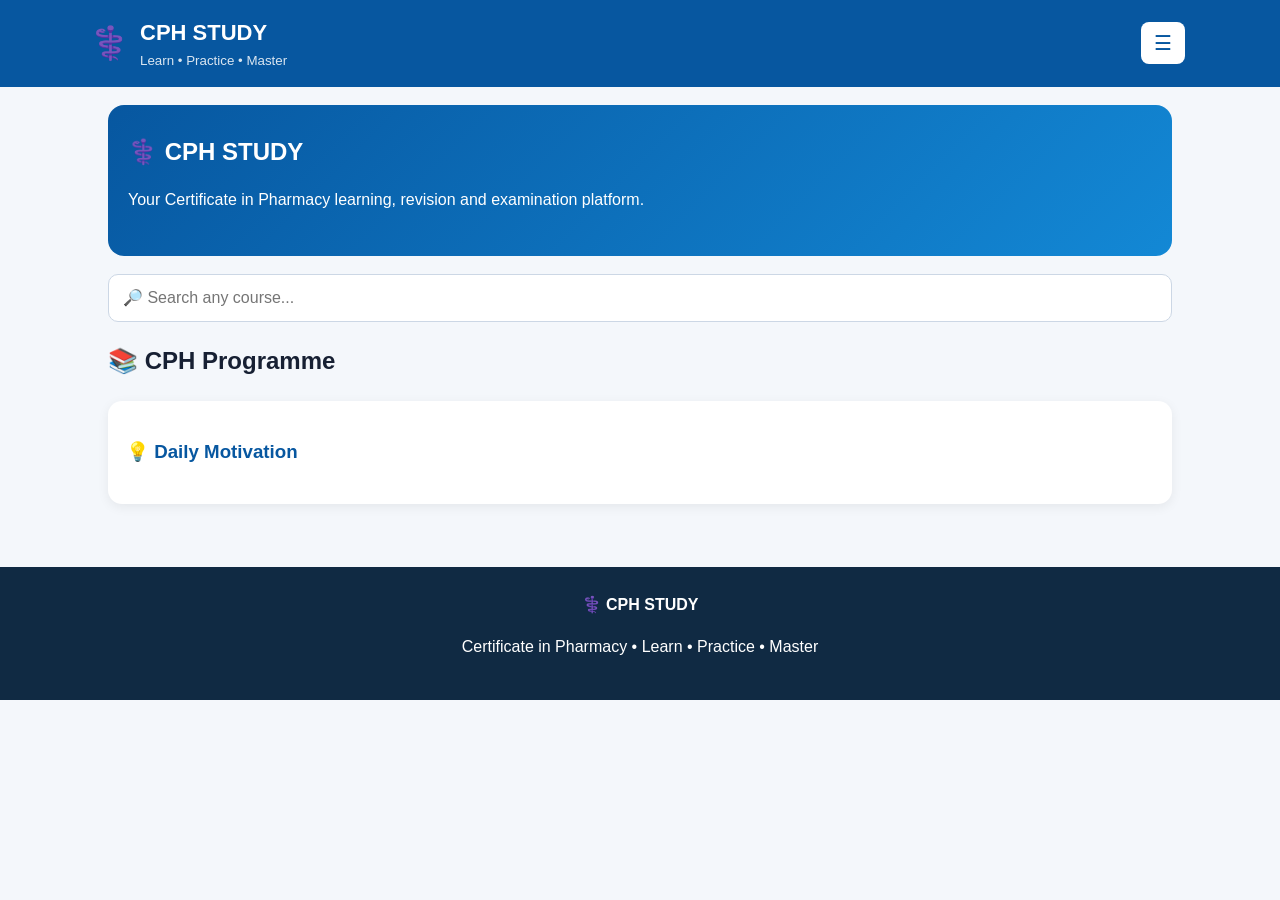
==== index.html @ a2ef0d59 "Update index.html" ====
<!DOCTYPE html>
<html lang="en">
<head>
<meta charset="UTF-8">
<meta name="viewport" content="width=device-width,initial-scale=1">
<meta name="theme-color" content="#0757a0">
<title>CPH STUDY</title>

<style>
*{box-sizing:border-box}
body{margin:0;font-family:Arial,sans-serif;background:#f4f7fb;color:#172033;line-height:1.6}
header{background:#0757a0;color:white;padding:15px;position:sticky;top:0;z-index:100}
.header{max-width:1100px;margin:auto;display:flex;align-items:center;justify-content:space-between}
.logo{display:flex;gap:10px;align-items:center}
.logo-icon{font-size:32px}
.logo b{font-size:22px}
.logo small{display:block;opacity:.85}
.menu{background:white;color:#0757a0;border:0;border-radius:8px;padding:9px 13px;font-size:20px}
nav{display:none;background:white;box-shadow:0 3px 10px #0002;padding:8px}
nav button{display:block;width:100%;padding:12px;border:0;background:white;text-align:left;border-bottom:1px solid #eee}
main{max-width:1100px;margin:auto;padding:18px}
.hero{background:linear-gradient(135deg,#0757a0,#1388d5);color:white;padding:28px 20px;border-radius:16px;margin-bottom:18px}
.hero h1{margin:0 0 8px}
.search input,.form-input,textarea{width:100%;padding:14px;border:1px solid #ccd7e5;border-radius:10px;font-size:16px}
.grid{display:grid;grid-template-columns:repeat(auto-fit,minmax(240px,1fr));gap:16px}
.card{background:white;padding:18px;border-radius:14px;box-shadow:0 3px 12px #0001;margin-bottom:15px}
.card h2,.card h3{color:#0757a0}
button,.action{background:#0757a0;color:white;border:0;border-radius:8px;padding:11px 14px;margin:5px;cursor:pointer}
button:disabled{opacity:.7}
.unit,.topic{padding:12px;margin:8px 0;border:1px solid #dce5ef;border-radius:9px;background:#f8fbff;cursor:pointer}
.unit:hover,.topic:hover{background:#eaf4ff}
.tag{display:inline-block;background:#eaf4ff;padding:4px 9px;border-radius:20px;font-size:13px}
.option{display:block;width:100%;text-align:left;background:white;color:#172033;border:1px solid #ccd7e5}
.correct{border:3px solid green!important}
.wrong{border:3px solid red!important}
.note{background:white;padding:20px;border-radius:14px;box-shadow:0 3px 12px #0001}
.note h2,.note h3{color:#0757a0}
.note h3{margin-top:22px}
.note li{margin:7px 0}
.progressbar{height:12px;background:#e1e8ef;border-radius:10px;overflow:hidden}
.progressfill{height:100%;background:#0757a0;width:0}
footer{background:#102a43;color:white;text-align:center;padding:25px;margin-top:30px}
.dark{background:#101820;color:#eee}
.dark .card,.dark .note,.dark nav,.dark .unit,.dark .topic,.dark .option{background:#1c2935;color:#eee}
.dark nav button{background:#1c2935;color:white}
.dark .card h2,.dark .card h3,.dark .note h2,.dark .note h3{color:#72b8ff}
.hidden{display:none}
@media(max-width:600px){main{padding:12px}.hero h1{font-size:27px}}
</style>
</head>

<body>

<header>
<div class="header">
<div class="logo">
<div class="logo-icon">⚕️</div>
<div>
<b>CPH STUDY</b>
<small>Learn • Practice • Master</small>
</div>
</div>
<button class="menu" onclick="toggleMenu()">☰</button>
</div>
</header>

<nav id="nav">
<button onclick="home()">🏠 Home</button>
<button onclick="curriculum()">📚 Curriculum</button>
<button onclick="quiz()">📝 MCQ Centre</button>
<button onclick="calculations()">🧮 Calculations</button>
<button onclick="discussions()">💬 Discussions</button>
<button onclick="bookmarks()">🔖 Bookmarks</button>
<button onclick="progress()">📊 Progress</button>
<button onclick="settings()">⚙️ Settings</button>
</nav>

<main>

<section id="home">

<div class="hero">
<h1>⚕️ CPH STUDY</h1>
<p>Your Certificate in Pharmacy learning, revision and examination platform.</p>
</div>

<div class="search">
<input id="searchBox" placeholder="🔎 Search any course..." oninput="searchCourses()">
</div>

<h2>📚 CPH Programme</h2>
<div id="semesters" class="grid"></div>

<div class="card">
<h3>💡 Daily Motivation</h3>
<p id="quote"></p>
</div>

</section>

<section id="content"></section>

</main>

<footer>
<strong>⚕️ CPH STUDY</strong>
<p>Certificate in Pharmacy • Learn • Practice • Master</p>
</footer>

<script>

/* =====================================================
   CPH CURRICULUM
===================================================== */

const semesters=[

{
name:"CPH 1.1",
icon:"🟦",
units:[
"Microbiology",
"Anatomy & Physiology 1",
"Pharmaceutical Chemistry 1",
"First Aid",
"Primary Health Care (PHC)",
"Computer Applications"
]
},

{
name:"CPH 1.2",
icon:"🟩",
units:[
"Anatomy & Physiology 2",
"Pharmaceutical Chemistry 2",
"Pharmaceutical Calculations",
"Pharmacognosy",
"Pharmacology 1",
"Medical Psychology",
"Communication Skills",
"Pharmaceutical Practicals"
]
},

{
name:"CPH 2.1",
icon:"🟨",
units:[
"Pharmaceutics 1",
"Pharmacy Laws & Regulations",
"Pharmacy Practice 1",
"Therapeutics 1",
"Pharmacology 2",
"Stores & Inventory Management",
"Field Attachment I"
]
},

{
name:"CPH 2.2",
icon:"🟥",
units:[
"Pharmaceutics 2",
"Quality Assurance of Pharmaceuticals",
"Pharmacy Practice 2",
"Therapeutics 2",
"Entrepreneurship",
"Field Attachment II"
]
}

];


/* =====================================================
   CURRICULUM TOPICS
===================================================== */

const courseTopics={

"Microbiology":[
"Introduction to Microbiology",
"Microorganisms",
"Microscopy",
"Bacteria",
"Viruses",
"Fungi",
"Protozoa",
"Microbial Growth",
"Sterilization",
"Disinfection",
"Infection Prevention",
"Antimicrobial Agents"
],

"Anatomy & Physiology 1":[
"Introduction to Anatomy and Physiology",
"Cells and Tissues",
"Body Cavities",
"Anatomical Position",
"Planes and Directions",
"Skeletal System",
"Muscular System",
"Cardiovascular System",
"Respiratory System",
"Digestive System"
],

"Pharmaceutical Chemistry 1":[
"Introduction to Pharmaceutical Chemistry",
"Atomic Structure",
"Periodic Table",
"Chemical Bonds",
"Acids and Bases",
"Salts",
"Solutions",
"Concentration",
"Chemical Reactions",
"Pharmaceutical Applications"
],

"First Aid":[
"Principles of First Aid",
"First Aid Assessment",
"Wounds and Bleeding",
"Burns",
"Fractures",
"Shock",
"Poisoning",
"Emergency Response",
"Patient Transport",
"First Aid Kit"
],

"Primary Health Care (PHC)":[
"Concept of Primary Health Care",
"Health Promotion",
"Disease Prevention",
"Community Health",
"Environmental Health",
"Personal Hygiene",
"Sanitation",
"Health Education",
"Immunization",
"Community Pharmaceutical Needs"
],

"Computer Applications":[
"Computer Fundamentals",
"Operating Systems",
"Word Processing",
"Spreadsheets",
"Presentations",
"Internet",
"Email",
"Data Management",
"Computer Security"
],

"Anatomy & Physiology 2":[
"Nervous System",
"Endocrine System",
"Urinary System",
"Reproductive System",
"Sensory Organs",
"Blood",
"Immune System",
"Homeostasis",
"Metabolism"
],

"Pharmaceutical Chemistry 2":[
"Organic Chemistry",
"Functional Groups",
"Hydrocarbons",
"Alcohols",
"Aldehydes and Ketones",
"Carboxylic Acids",
"Amines",
"Pharmaceutical Organic Compounds"
],

"Pharmaceutical Calculations":[
"Mathematics Review",
"Fractions",
"Ratios and Proportions",
"Decimals",
"Percentages",
"Measurement Systems",
"Unit Conversions",
"Scaling Formulae",
"Dilution and Concentration",
"Alligation",
"Parts Per Million",
"Dosage",
"Posology"
],

"Pharmacognosy":[
"Introduction to Pharmacognosy",
"Sources of Crude Drugs",
"Collection",
"Processing",
"Storage",
"Evaluation",
"Carbohydrates",
"Glycosides",
"Alkaloids",
"Tannins",
"Volatile Oils"
],

"Pharmacology 1":[
"Introduction to Pharmacology",
"Pharmacokinetics",
"Pharmacodynamics",
"Drug Receptors",
"Adverse Drug Reactions",
"Drug Interactions",
"Autonomic Drugs",
"Analgesics",
"Anti-inflammatory Drugs",
"Antimicrobial Drugs"
],

"Medical Psychology":[
"Introduction to Psychology",
"Human Behaviour",
"Learning",
"Memory",
"Motivation",
"Emotion",
"Stress",
"Patient Behaviour",
"Psychological Support"
],

"Communication Skills":[
"Communication Process",
"Verbal Communication",
"Non-verbal Communication",
"Listening Skills",
"Patient Counselling",
"Professional Communication",
"Barriers to Communication",
"Health Communication"
],

"Pharmaceutical Practicals":[
"Laboratory Safety",
"Measurement",
"Preparation Techniques",
"Pharmaceutical Calculations",
"Compounding Practice",
"Equipment Handling",
"Record Keeping"
],

"Pharmaceutics 1":[
"Introduction to Pharmaceutics",
"Dosage Forms",
"Solutions",
"Suspensions",
"Emulsions",
"Powders",
"Granules",
"Tablets",
"Capsules",
"Packaging",
"Storage"
],

"Pharmacy Laws & Regulations":[
"Introduction to Pharmacy Law",
"Pharmacy Legislation",
"Drug Regulation",
"Professional Conduct",
"Licensing",
"Controlled Medicines",
"Records",
"Ethics",
"Professional Responsibilities"
],

"Pharmacy Practice 1":[
"Introduction to Pharmacy Practice",
"Dispensing",
"Prescription Handling",
"Patient Care",
"Labelling",
"Counselling",
"Medication Safety",
"Referral",
"Professional Practice"
],

"Therapeutics 1":[
"Principles of Therapeutics",
"Rational Drug Use",
"Pain Management",
"Respiratory Conditions",
"Cardiovascular Conditions",
"Gastrointestinal Conditions",
"Infectious Diseases"
],

"Pharmacology 2":[
"Cardiovascular Drugs",
"Respiratory Drugs",
"Gastrointestinal Drugs",
"Endocrine Drugs",
"Central Nervous System Drugs",
"Antimicrobials",
"Anticancer Drugs"
],

"Stores & Inventory Management":[
"Pharmacy Stores",
"Inventory Principles",
"Stock Records",
"Stock Control",
"Ordering",
"Receiving",
"Storage",
"Expiry Management",
"Stock Taking",
"Inventory Security"
],

"Field Attachment I":[
"Orientation",
"Pharmacy Workflow",
"Dispensing Observation",
"Stock Management",
"Patient Interaction",
"Professional Conduct",
"Attachment Records"
],

"Pharmaceutics 2":[
"Simple Solutions",
"Excipients",
"Production Formulae",
"Concentration Expressions",
"Percentage Strength",
"Ratio Strength",
"Parts Per Million",
"Scaling",
"Posology",
"Adult and Child Doses",
"Reconstitution",
"Mixing and Storage",
"Antiseptic and Disinfectant Dilution"
],

"Quality Assurance of Pharmaceuticals":[
"Quality Assurance",
"Quality Control",
"Good Manufacturing Practice",
"Medicine Quality",
"Inspection and Testing",
"Supplier Selection",
"Certification",
"Storage Controls",
"Distribution Controls",
"Monitoring",
"Medicine Recalls",
"Medicines and Therapeutics Committee"
],

"Pharmacy Practice 2":[
"Advanced Dispensing",
"Medication Review",
"Patient Counselling",
"Drug Information",
"Medication Safety",
"Public Health Pharmacy",
"Professional Practice"
],

"Therapeutics 2":[
"Advanced Therapeutics",
"Chronic Diseases",
"Infectious Diseases",
"Maternal and Child Health",
"Emergency Conditions",
"Rational Medicine Use",
"Patient Monitoring"
],

"Entrepreneurship":[
"Introduction to Entrepreneurship",
"Business Ideas",
"Business Planning",
"Market Research",
"Financial Management",
"Marketing",
"Customer Service",
"Pharmacy Entrepreneurship",
"Business Ethics"
],

"Field Attachment II":[
"Professional Practice",
"Dispensing",
"Patient Care",
"Inventory Management",
"Pharmacy Administration",
"Documentation",
"Professional Ethics",
"Attachment Assessment"
]

};


/* =====================================================
   HOME
===================================================== */

function home(){

document.getElementById("home").style.display="block";
document.getElementById("content").innerHTML="";
window.scrollTo(0,0);

}


/* =====================================================
   MENU
===================================================== */

function toggleMenu(){

const nav=document.getElementById("nav");

nav.style.display=
nav.style.display==="block"
?"none"
:"block";

}


/* =====================================================
   CURRICULUM
===================================================== */

function curriculum(){

document.getElementById("home").style.display="none";

renderCurriculum();

}


function renderCurriculum(){

document.getElementById("content").innerHTML=`

<h2>📚 CPH Curriculum</h2>

<p>Select a semester and course unit.</p>

<div class="grid">

${semesters.map((s,i)=>`

<div class="card">

<h2>${s.icon} ${s.name}</h2>

<p>${s.units.length} course units</p>

${s.units.map((u,j)=>`

<div class="unit"
onclick="openCourse(${i},${j})">

📖 ${u}

</div>

`).join("")}

</div>

`).join("")}

</div>

`;

window.scrollTo(0,0);

}


/* =====================================================
   COURSE
===================================================== */

function openCourse(si,ui){

const semester=semesters[si];

const unit=semester.units[ui];

const topics=courseTopics[unit] || [

"Course Introduction",
"Course Objectives",
"Core Concepts",
"Applications in Pharmacy",
"Revision",
"Examination Preparation"

];

document.getElementById("home").style.display="none";

document.getElementById("content").innerHTML=`

<div class="note">

<span class="tag">${semester.name}</span>

<h2>📖 ${unit}</h2>

<p>Select a topic to begin studying.</p>

<h3>Topics</h3>

${topics.map((t,i)=>`

<div class="topic"
onclick="openTopic('${escapeJS(unit)}','${escapeJS(t)}')">

${i+1}. ${t}

</div>

`).join("")}

<h3>Practice</h3>

<button onclick="quiz()">
📝 MCQs
</button>

${unit==="Pharmaceutical Calculations"?
`<button onclick="calculations()">🧮 Calculations</button>`:""}

<br>

<button onclick="curriculum()">
← Back to Curriculum
</button>

</div>

`;

window.scrollTo(0,0);

}


/* =====================================================
   TOPIC NOTES
===================================================== */

function openTopic(unit,topic){

const key=unit+"-"+topic;

let saved=
JSON.parse(localStorage.getItem("cphBookmarks")||"[]");

const bookmarked=saved.includes(key);

document.getElementById("content").innerHTML=`

<div class="note">

<span class="tag">${unit}</span>

<h2>📖 ${topic}</h2>

<h3>Learning Objective</h3>

<p>
Understand the important principles, terminology and
pharmacy applications associated with <b>${topic}</b>.
</p>

<h3>Core Notes</h3>

<p>
This study section is organized around the CPH curriculum.
The complete topic notes can be expanded here with
definitions, mechanisms, examples, practical applications
and examination points.
</p>

<h3>⭐ Examination Points</h3>

<ul>
<li>Know the important definitions.</li>
<li>Understand the underlying principles.</li>
<li>Relate the concept to pharmacy practice.</li>
<li>Practise application questions.</li>
<li>Review errors before examination.</li>
</ul>

<h3>📝 Revision</h3>

<p>
Read → understand → summarise → practise → review.
</p>

<button onclick="bookmarkTopic('${escapeJS(key)}')">
${bookmarked?"⭐ Saved":"🔖 Bookmark"}
</button>

<button onclick="quiz()">
📝 Practice MCQs
</button>

<br>

<button onclick="curriculum()">
← Back to Curriculum
</button>

</div>

`;

window.scrollTo(0,0);

}


/* =====================================================
   SEARCH
===================================================== */

function searchCourses(){

const q=document
.getElementById("searchBox")
.value
.toLowerCase()
.trim();

if(!q){

home();

return;

}

document.getElementById("home").style.display="none";

let found=[];

semesters.forEach((s,i)=>{

s.units.forEach((u,j)=>{

if(
u.toLowerCase().includes(q) ||
s.name.toLowerCase().includes(q)
){

found.push({s,i,u,j});

}

});

});

document.getElementById("content").innerHTML=`

<h2>🔎 Search Results</h2>

<div class="grid">

${
found.length

?

found.map(x=>`

<div class="card">

<h3>
${x.s.icon} ${x.u}
</h3>

<p>${x.s.name}</p>

<button onclick="openCourse(${x.i},${x.j})">
Open Course
</button>

</div>

`).join("")

:

`<div class="card">
<h3>No results found</h3>
<p>Try another course name.</p>
</div>`

}

</div>

`;

}


/* =====================================================
   BOOKMARKS
===================================================== */

function bookmarkTopic(key){

let saved=
JSON.parse(localStorage.getItem("cphBookmarks")||"[]");

if(!saved.includes(key)){

saved.push(key);

localStorage.setItem(
"cphBookmarks",
JSON.stringify(saved)
);

alert("🔖 Topic saved.");

}

}


function bookmarks(){

document.getElementById("home").style.display="none";

const saved=
JSON.parse(
localStorage.getItem("cphBookmarks")||"[]"
);

document.getElementById("content").innerHTML=`

<div class="card">

<h2>🔖 Bookmarks</h2>

${
saved.length
?
saved.map(x=>`
<div class="unit">⭐ ${x.replace("-"," — ")}</div>
`).join("")
:
"<p>No saved topics yet.</p>"
}

</div>

`;

}


/* =====================================================
   MCQ SYSTEM
===================================================== */

const questions=[

{
q:"What is pharmacology?",
o:[
"The study of drugs and their effects",
"The study of bones",
"The study of food",
"The study of computers"
],
a:0,
e:"Pharmacology is the study of drugs and their effects on living organisms."
},

{
q:"What does pharmacokinetics describe?",
o:[
"What the drug does to the body",
"What the body does to the drug",
"Only adverse reactions",
"Only drug manufacture"
],
a:1,
e:"Pharmacokinetics describes what the body does to a drug: absorption, distribution, metabolism and excretion."
},

{
q:"Which formula is commonly used for dilution calculations?",
o:[
"C₁V₁ = C₂V₂",
"E = mc²",
"F = ma",
"P = IV"
],
a:0,
e:"C₁V₁ = C₂V₂ is commonly used for dilution calculations."
},

{
q:"A medicine contains 500 mg in 5 mL. How many mg are in 1 mL?",
o:[
"50 mg",
"100 mg",
"250 mg",
"500 mg"
],
a:1,
e:"500 mg ÷ 5 mL = 100 mg/mL."
},

{
q:"Which organ pumps blood around the body?",
o:[
"Liver",
"Heart",
"Kidney",
"Lung"
],
a:1,
e:"The heart pumps blood through the cardiovascular system."
},

{
q:"What is homeostasis?",
o:[
"Complete absence of change",
"Maintenance of a relatively stable internal environment",
"Digestion of food",
"Movement of bones"
],
a:1,
e:"Homeostasis maintains relatively stable internal conditions."
},

{
q:"Which system is primarily responsible for gas exchange?",
o:[
"Digestive system",
"Respiratory system",
"Skeletal system",
"Urinary system"
],
a:1,
e:"The respiratory system is responsible for oxygen and carbon dioxide exchange."
},

{
q:"What is an adverse drug reaction?",
o:[
"A beneficial effect",
"An unwanted harmful response to a medicine",
"A dosage form",
"A storage container"
],
a:1,
e:"An adverse drug reaction is an unwanted and harmful response to a medicine when used appropriately."
}

];

let qi=0;
let score=0;


function quiz(){

document.getElementById("home").style.display="none";

qi=0;
score=0;

showQuestion();

window.scrollTo(0,0);

}


function showQuestion(){

const q=questions[qi];

document.getElementById("content").innerHTML=`

<div class="card">

<h2>📝 CPH MCQ Centre</h2>

<p>
Question ${qi+1} of ${questions.length}
</p>

<div class="progressbar">

<div
class="progressfill"
style="width:${(qi/questions.length)*100}%">
</div>

</div>

<h3 style="margin-top:20px">
${q.q}
</h3>

<div>

${q.o.map((x,i)=>`

<button
class="option"
onclick="answer(${i})">

${String.fromCharCode(65+i)}. ${x}

</button>

`).join("")}

</div>

</div>

`;

}


function answer(selected){

const q=questions[qi];

const buttons=
document.querySelectorAll(".option");

buttons.forEach(b=>b.disabled=true);

if(selected===q.a){

score++;

buttons[selected].classList.add("correct");

}else{

buttons[selected].classList.add("wrong");

buttons[q.a].classList.add("correct");

}

document.querySelector(".card").innerHTML+=`

<div class="card" style="margin-top:15px">

<strong>
${selected===q.a?"✅ Correct":"❌ Incorrect"}
</strong>

<p>
<b>Explanation:</b> ${q.e}
</p>

<button onclick="nextQuestion()">
Next →
</button>

</div>

`;

}


function nextQuestion(){

qi++;

if(qi<questions.length){

showQuestion();

}else{

finishQuiz();

}

}


function finishQuiz(){

const percentage=
Math.round(score/questions.length*100);

let history=
JSON.parse(
localStorage.getItem("cphQuizHistory")||"[]"
);

history.push({

score,
total:questions.length,
percentage,
date:new Date().toLocaleString()

});

localStorage.setItem(
"cphQuizHistory",
JSON.stringify(his
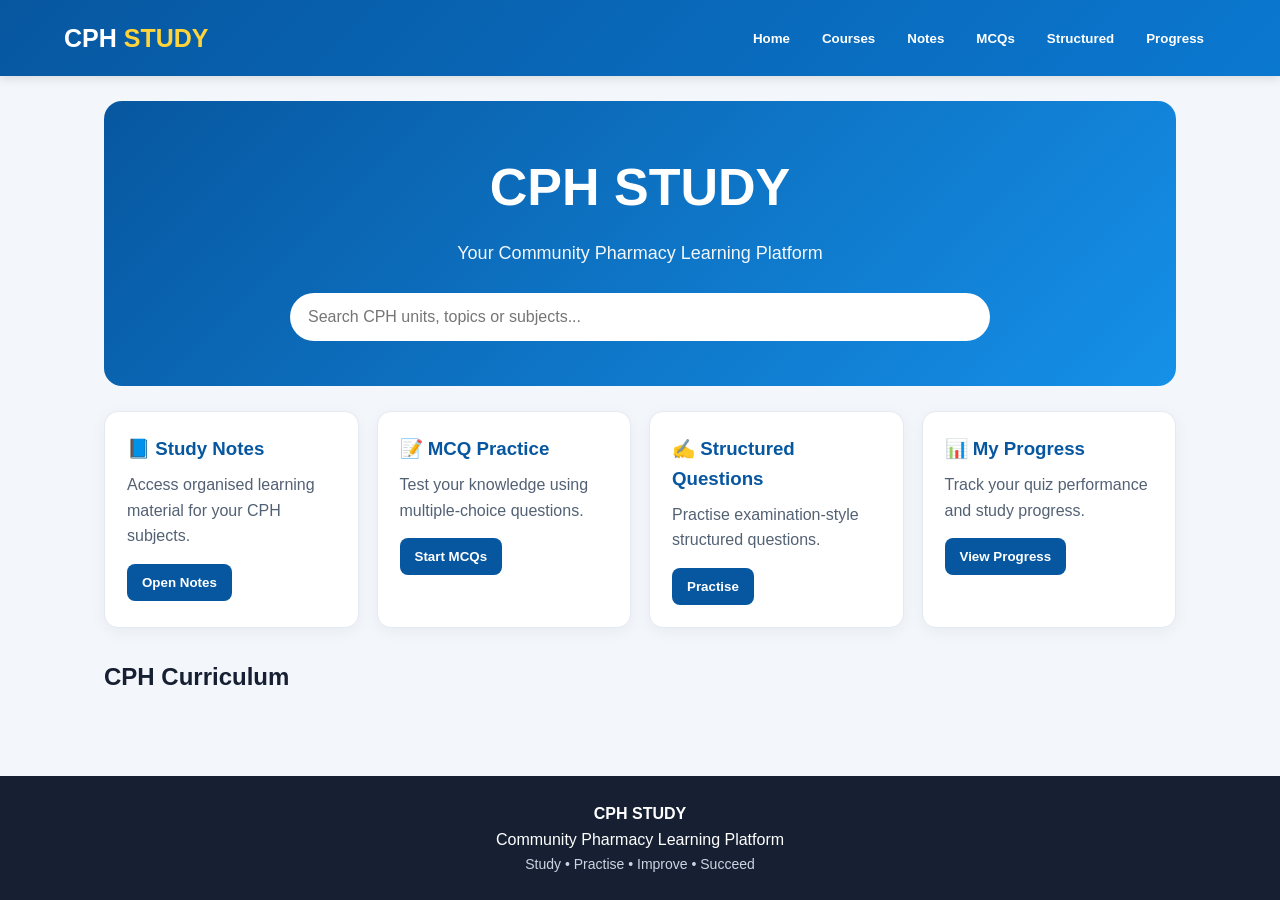
==== commit adea7ff4: "Update index.html" ====
--- a/index.html
+++ b/index.html
@@ -2,1146 +2,536 @@
 <html lang="en">
 <head>
 <meta charset="UTF-8">
-<meta name="viewport" content="width=device-width,initial-scale=1">
+<meta name="viewport" content="width=device-width, initial-scale=1.0">
 <meta name="theme-color" content="#0757a0">
+<meta name="description" content="CPH STUDY - Community Pharmacy learning platform">
 <title>CPH STUDY</title>
 
 <style>
-*{box-sizing:border-box}
-body{margin:0;font-family:Arial,sans-serif;background:#f4f7fb;color:#172033;line-height:1.6}
-header{background:#0757a0;color:white;padding:15px;position:sticky;top:0;z-index:100}
-.header{max-width:1100px;margin:auto;display:flex;align-items:center;justify-content:space-between}
-.logo{display:flex;gap:10px;align-items:center}
-.logo-icon{font-size:32px}
-.logo b{font-size:22px}
-.logo small{display:block;opacity:.85}
-.menu{background:white;color:#0757a0;border:0;border-radius:8px;padding:9px 13px;font-size:20px}
-nav{display:none;background:white;box-shadow:0 3px 10px #0002;padding:8px}
-nav button{display:block;width:100%;padding:12px;border:0;background:white;text-align:left;border-bottom:1px solid #eee}
-main{max-width:1100px;margin:auto;padding:18px}
-.hero{background:linear-gradient(135deg,#0757a0,#1388d5);color:white;padding:28px 20px;border-radius:16px;margin-bottom:18px}
-.hero h1{margin:0 0 8px}
-.search input,.form-input,textarea{width:100%;padding:14px;border:1px solid #ccd7e5;border-radius:10px;font-size:16px}
-.grid{display:grid;grid-template-columns:repeat(auto-fit,minmax(240px,1fr));gap:16px}
-.card{background:white;padding:18px;border-radius:14px;box-shadow:0 3px 12px #0001;margin-bottom:15px}
-.card h2,.card h3{color:#0757a0}
-button,.action{background:#0757a0;color:white;border:0;border-radius:8px;padding:11px 14px;margin:5px;cursor:pointer}
-button:disabled{opacity:.7}
-.unit,.topic{padding:12px;margin:8px 0;border:1px solid #dce5ef;border-radius:9px;background:#f8fbff;cursor:pointer}
-.unit:hover,.topic:hover{background:#eaf4ff}
-.tag{display:inline-block;background:#eaf4ff;padding:4px 9px;border-radius:20px;font-size:13px}
-.option{display:block;width:100%;text-align:left;background:white;color:#172033;border:1px solid #ccd7e5}
-.correct{border:3px solid green!important}
-.wrong{border:3px solid red!important}
-.note{background:white;padding:20px;border-radius:14px;box-shadow:0 3px 12px #0001}
-.note h2,.note h3{color:#0757a0}
-.note h3{margin-top:22px}
-.note li{margin:7px 0}
-.progressbar{height:12px;background:#e1e8ef;border-radius:10px;overflow:hidden}
-.progressfill{height:100%;background:#0757a0;width:0}
-footer{background:#102a43;color:white;text-align:center;padding:25px;margin-top:30px}
-.dark{background:#101820;color:#eee}
-.dark .card,.dark .note,.dark nav,.dark .unit,.dark .topic,.dark .option{background:#1c2935;color:#eee}
-.dark nav button{background:#1c2935;color:white}
-.dark .card h2,.dark .card h3,.dark .note h2,.dark .note h3{color:#72b8ff}
-.hidden{display:none}
-@media(max-width:600px){main{padding:12px}.hero h1{font-size:27px}}
+*{box-sizing:border-box;margin:0;padding:0}
+body{
+ font-family:Arial,Helvetica,sans-serif;
+ background:#f3f7fb;
+ color:#172033;
+ line-height:1.6
+}
+header{
+ background:linear-gradient(135deg,#0757a0,#0b78d0);
+ color:white;
+ padding:18px 5%;
+ position:sticky;
+ top:0;
+ z-index:1000;
+ box-shadow:0 2px 10px #0002
+}
+.nav{
+ max-width:1200px;
+ margin:auto;
+ display:flex;
+ align-items:center;
+ justify-content:space-between;
+ gap:15px
+}
+.logo{font-size:25px;font-weight:800}
+.logo span{color:#ffd43b}
+nav{display:flex;gap:8px;flex-wrap:wrap}
+nav button{
+ border:0;background:transparent;color:white;
+ padding:9px 12px;border-radius:7px;cursor:pointer;
+ font-weight:bold
+}
+nav button:hover{background:#ffffff22}
+
+.container{max-width:1200px;margin:auto;padding:25px 5%}
+
+.hero{
+ background:linear-gradient(135deg,#0757a0,#1590e8);
+ color:white;
+ border-radius:18px;
+ padding:45px 25px;
+ text-align:center;
+ margin-bottom:25px
+}
+.hero h1{font-size:clamp(30px,6vw,52px);margin-bottom:10px}
+.hero p{font-size:18px;opacity:.95}
+.search{
+ width:100%;max-width:700px;margin:25px auto 0;
+ display:block;padding:15px 18px;border:0;border-radius:30px;
+ font-size:16px;outline:none
+}
+
+.grid{
+ display:grid;
+ grid-template-columns:repeat(auto-fit,minmax(230px,1fr));
+ gap:18px
+}
+.card{
+ background:white;border-radius:14px;padding:22px;
+ box-shadow:0 4px 15px #0000000d;
+ border:1px solid #e3eaf2
+}
+.card h3{color:#0757a0;margin-bottom:8px}
+.card p{color:#536174}
+.card button,.primary{
+ margin-top:15px;background:#0757a0;color:white;
+ border:0;border-radius:8px;padding:11px 15px;
+ cursor:pointer;font-weight:bold
+}
+.card button:hover,.primary:hover{background:#06477f}
+
+.section{display:none}
+.section.active{display:block}
+
+.badge{
+ display:inline-block;padding:5px 10px;border-radius:20px;
+ background:#e8f2fc;color:#0757a0;font-size:13px;font-weight:bold
+}
+
+.unit{
+ background:white;margin:12px 0;padding:18px;
+ border-radius:12px;border-left:5px solid #0757a0;
+ cursor:pointer
+}
+.unit:hover{box-shadow:0 3px 12px #0001}
+.unit h3{color:#0757a0}
+
+.note{
+ background:white;border-radius:15px;padding:25px;
+ margin-top:15px;box-shadow:0 3px 15px #0001
+}
+.note h2,.note h3{color:#0757a0;margin:18px 0 8px}
+.note ul{padding-left:25px}
+.note li{margin:5px 0}
+
+.question{
+ background:white;padding:20px;border-radius:12px;
+ margin:15px 0;box-shadow:0 3px 12px #0001
+}
+.option{
+ display:block;width:100%;text-align:left;
+ margin:8px 0;padding:11px;border:1px solid #d8e0e9;
+ background:#f8fafc;border-radius:7px;cursor:pointer
+}
+.option:hover{background:#eaf3fb}
+.correct{background:#d8f5df!important;border-color:#31a354!important}
+.wrong{background:#ffe0e0!important;border-color:#d33!important}
+
+.progressbar{
+ height:18px;background:#dce5ee;border-radius:20px;
+ overflow:hidden;margin:12px 0
+}
+.progressfill{
+ height:100%;background:#0757a0;width:0%;
+ transition:.4s
+}
+
+footer{
+ margin-top:40px;background:#172033;color:white;
+ text-align:center;padding:25px
+}
+
+.small{font-size:14px;color:#687586}
+.back{
+ background:#64748b;color:white;border:0;padding:9px 14px;
+ border-radius:7px;cursor:pointer;margin-bottom:15px
+}
+
+@media(max-width:650px){
+ .nav{align-items:flex-start;flex-direction:column}
+ nav{width:100%}
+ nav button{flex:1}
+ .hero{padding:35px 18px}
+}
 </style>
 </head>
 
 <body>
 
 <header>
-<div class="header">
-<div class="logo">
-<div class="logo-icon">⚕️</div>
-<div>
-<b>CPH STUDY</b>
-<small>Learn • Practice • Master</small>
-</div>
-</div>
-<button class="menu" onclick="toggleMenu()">☰</button>
+<div class="nav">
+<div class="logo">CPH <span>STUDY</span></div>
+<nav>
+<button onclick="show('home')">Home</button>
+<button onclick="show('courses')">Courses</button>
+<button onclick="show('notes')">Notes</button>
+<button onclick="show('quiz')">MCQs</button>
+<button onclick="show('structured')">Structured</button>
+<button onclick="show('progress')">Progress</button>
+</nav>
 </div>
 </header>
 
-<nav id="nav">
-<button onclick="home()">🏠 Home</button>
-<button onclick="curriculum()">📚 Curriculum</button>
-<button onclick="quiz()">📝 MCQ Centre</button>
-<button onclick="calculations()">🧮 Calculations</button>
-<button onclick="discussions()">💬 Discussions</button>
-<button onclick="bookmarks()">🔖 Bookmarks</button>
-<button onclick="progress()">📊 Progress</button>
-<button onclick="settings()">⚙️ Settings</button>
-</nav>
-
-<main>
-
-<section id="home">
+<main class="container">
+
+<!-- HOME -->
+<section id="home" class="section active">
 
 <div class="hero">
-<h1>⚕️ CPH STUDY</h1>
-<p>Your Certificate in Pharmacy learning, revision and examination platform.</p>
-</div>
-
-<div class="search">
-<input id="searchBox" placeholder="🔎 Search any course..." oninput="searchCourses()">
-</div>
-
-<h2>📚 CPH Programme</h2>
-<div id="semesters" class="grid"></div>
+<h1>CPH STUDY</h1>
+<p>Your Community Pharmacy Learning Platform</p>
+<input class="search" id="searchBox"
+placeholder="Search CPH units, topics or subjects..."
+oninput="searchCourses()">
+</div>
+
+<div class="grid">
 
 <div class="card">
-<h3>💡 Daily Motivation</h3>
-<p id="quote"></p>
-</div>
+<h3>📘 Study Notes</h3>
+<p>Access organised learning material for your CPH subjects.</p>
+<button onclick="show('notes')">Open Notes</button>
+</div>
+
+<div class="card">
+<h3>📝 MCQ Practice</h3>
+<p>Test your knowledge using multiple-choice questions.</p>
+<button onclick="show('quiz')">Start MCQs</button>
+</div>
+
+<div class="card">
+<h3>✍️ Structured Questions</h3>
+<p>Practise examination-style structured questions.</p>
+<button onclick="show('structured')">Practise</button>
+</div>
+
+<div class="card">
+<h3>📊 My Progress</h3>
+<p>Track your quiz performance and study progress.</p>
+<button onclick="show('progress')">View Progress</button>
+</div>
+
+</div>
+
+<h2 style="margin:30px 0 15px">CPH Curriculum</h2>
+<div id="homeCourses" class="grid"></div>
 
 </section>
 
-<section id="content"></section>
+<!-- COURSES -->
+<section id="courses" class="section">
+
+<h1>📚 CPH Courses</h1>
+<p class="small">Select a level to explore the subjects.</p>
+
+<div id="courseList"></div>
+
+</section>
+
+<!-- NOTES -->
+<section id="notes" class="section">
+
+<h1>📘 Study Notes</h1>
+<p class="small">Select a subject to open its study material.</p>
+
+<div id="notesList" class="grid" style="margin-top:20px"></div>
+
+<div id="noteViewer"></div>
+
+</section>
+
+<!-- QUIZ -->
+<section id="quiz" class="section">
+
+<h1>📝 MCQ Practice</h1>
+<p class="small">Choose an answer. Your score is saved automatically.</p>
+
+<div id="quizArea"></div>
+
+</section>
+
+<!-- STRUCTURED -->
+<section id="structured" class="section">
+
+<h1>✍️ Structured Questions</h1>
+<p class="small">Use these questions for written examination practice.</p>
+
+<div id="structuredArea"></div>
+
+</section>
+
+<!-- PROGRESS -->
+<section id="progress" class="section">
+
+<h1>📊 My Progress</h1>
+
+<div class="card" style="margin-top:20px">
+<h3>MCQ Performance</h3>
+<p id="scoreText">0 questions answered</p>
+
+<div class="progressbar">
+<div id="progressFill" class="progressfill"></div>
+</div>
+
+<p id="accuracy">Accuracy: 0%</p>
+
+<button class="primary" onclick="resetProgress()">Reset Progress</button>
+</div>
+
+</section>
 
 </main>
 
 <footer>
-<strong>⚕️ CPH STUDY</strong>
-<p>Certificate in Pharmacy • Learn • Practice • Master</p>
+<p><strong>CPH STUDY</strong></p>
+<p>Community Pharmacy Learning Platform</p>
+<p class="small" style="color:#cbd5e1">Study • Practise • Improve • Succeed</p>
 </footer>
 
 <script>
 
-/* =====================================================
-   CPH CURRICULUM
-===================================================== */
-
-const semesters=[
-
-{
-name:"CPH 1.1",
-icon:"🟦",
-units:[
+const courses = {
+
+"CPH 1.1":[
 "Microbiology",
 "Anatomy & Physiology 1",
 "Pharmaceutical Chemistry 1",
 "First Aid",
 "Primary Health Care (PHC)",
 "Computer Applications"
-]
-},
-
-{
-name:"CPH 1.2",
-icon:"🟩",
-units:[
+],
+
+"CPH 1.2":[
 "Anatomy & Physiology 2",
 "Pharmaceutical Chemistry 2",
 "Pharmaceutical Calculations",
 "Pharmacognosy",
 "Pharmacology 1",
 "Medical Psychology",
-"Communication Skills",
-"Pharmaceutical Practicals"
-]
-},
-
-{
-name:"CPH 2.1",
-icon:"🟨",
-units:[
-"Pharmaceutics 1",
-"Pharmacy Laws & Regulations",
-"Pharmacy Practice 1",
-"Therapeutics 1",
-"Pharmacology 2",
-"Stores & Inventory Management",
-"Field Attachment I"
-]
-},
-
-{
-name:"CPH 2.2",
-icon:"🟥",
-units:[
-"Pharmaceutics 2",
-"Quality Assurance of Pharmaceuticals",
-"Pharmacy Practice 2",
-"Therapeutics 2",
-"Entrepreneurship",
-"Field Attachment II"
-]
-}
-
-];
-
-
-/* =====================================================
-   CURRICULUM TOPICS
-===================================================== */
-
-const courseTopics={
-
-"Microbiology":[
-"Introduction to Microbiology",
-"Microorganisms",
-"Microscopy",
-"Bacteria",
-"Viruses",
-"Fungi",
-"Protozoa",
-"Microbial Growth",
-"Sterilization",
-"Disinfection",
-"Infection Prevention",
-"Antimicrobial Agents"
-],
-
-"Anatomy & Physiology 1":[
-"Introduction to Anatomy and Physiology",
-"Cells and Tissues",
-"Body Cavities",
-"Anatomical Position",
-"Planes and Directions",
-"Skeletal System",
-"Muscular System",
-"Cardiovascular System",
-"Respiratory System",
-"Digestive System"
-],
-
-"Pharmaceutical Chemistry 1":[
-"Introduction to Pharmaceutical Chemistry",
-"Atomic Structure",
-"Periodic Table",
-"Chemical Bonds",
-"Acids and Bases",
-"Salts",
+"Communication Skills"
+]
+
+};
+
+const notes = {
+
+"Microbiology":{
+intro:"Microbiology is the study of microorganisms, including bacteria, viruses, fungi and protozoa.",
+topics:[
+"Introduction to microbiology",
+"Classification of microorganisms",
+"Bacterial structure",
+"Microbial growth",
+"Sterilisation and disinfection",
+"Infection and disease",
+"Laboratory safety"
+]
+},
+
+"Anatomy & Physiology 1":{
+intro:"Anatomy studies body structures while physiology explains how those structures function.",
+topics:[
+"Levels of organisation",
+"Cell structure and function",
+"Tissues",
+"Skeletal system",
+"Muscular system",
+"Cardiovascular system",
+"Respiratory system"
+]
+},
+
+"Pharmaceutical Chemistry 1":{
+intro:"Pharmaceutical chemistry applies chemistry to substances used in medicines.",
+topics:[
+"Atoms and molecules",
+"Chemical bonding",
+"Acids and bases",
 "Solutions",
-"Concentration",
-"Chemical Reactions",
-"Pharmaceutical Applications"
-],
-
-"First Aid":[
-"Principles of First Aid",
-"First Aid Assessment",
-"Wounds and Bleeding",
+"Chemical reactions",
+"Organic chemistry fundamentals",
+"Pharmaceutical substances"
+]
+},
+
+"First Aid":{
+intro:"First aid involves immediate basic care given to a person who is injured or suddenly ill before professional medical care is available.",
+topics:[
+"Principles of first aid",
+"Assessment of an emergency",
+"Wounds and bleeding",
+"Fractures",
 "Burns",
-"Fractures",
 "Shock",
-"Poisoning",
-"Emergency Response",
-"Patient Transport",
-"First Aid Kit"
-],
-
-"Primary Health Care (PHC)":[
-"Concept of Primary Health Care",
-"Health Promotion",
-"Disease Prevention",
-"Community Health",
-"Environmental Health",
-"Personal Hygiene",
-"Sanitation",
-"Health Education",
-"Immunization",
-"Community Pharmaceutical Needs"
-],
-
-"Computer Applications":[
-"Computer Fundamentals",
-"Operating Systems",
-"Word Processing",
+"Basic life support"
+]
+},
+
+"Primary Health Care (PHC)":{
+intro:"Primary health care provides essential health services that are accessible to individuals and communities.",
+topics:[
+"Concept of PHC",
+"Health promotion",
+"Disease prevention",
+"Community participation",
+"Maternal and child health",
+"Immunisation",
+"Health education"
+]
+},
+
+"Computer Applications":{
+intro:"Computer applications introduces the use of computers and digital tools in study and healthcare.",
+topics:[
+"Computer hardware",
+"Computer software",
+"Operating systems",
+"Word processing",
 "Spreadsheets",
 "Presentations",
-"Internet",
-"Email",
-"Data Management",
-"Computer Security"
-],
-
-"Anatomy & Physiology 2":[
-"Nervous System",
-"Endocrine System",
-"Urinary System",
-"Reproductive System",
-"Sensory Organs",
-"Blood",
-"Immune System",
-"Homeostasis",
-"Metabolism"
-],
-
-"Pharmaceutical Chemistry 2":[
-"Organic Chemistry",
-"Functional Groups",
-"Hydrocarbons",
-"Alcohols",
-"Aldehydes and Ketones",
-"Carboxylic Acids",
-"Amines",
-"Pharmaceutical Organic Compounds"
-],
-
-"Pharmaceutical Calculations":[
-"Mathematics Review",
-"Fractions",
-"Ratios and Proportions",
-"Decimals",
+"Internet and information management"
+]
+},
+
+"Anatomy & Physiology 2":{
+intro:"This unit continues the study of body systems and their physiological functions.",
+topics:[
+"Nervous system",
+"Endocrine system",
+"Digestive system",
+"Urinary system",
+"Reproductive system",
+"Special senses",
+"Homeostasis"
+]
+},
+
+"Pharmaceutical Chemistry 2":{
+intro:"This unit develops chemical principles relevant to pharmaceutical substances and medicines.",
+topics:[
+"Organic functional groups",
+"Drug-related chemistry",
+"Chemical stability",
+"Oxidation and reduction",
+"Hydrolysis",
+"Solubility",
+"Pharmaceutical analysis"
+]
+},
+
+"Pharmaceutical Calculations":{
+intro:"Pharmaceutical calculations applies mathematics to safe preparation, dispensing and administration of medicines.",
+topics:[
+"Units and conversions",
+"Fractions and decimals",
 "Percentages",
-"Measurement Systems",
-"Unit Conversions",
-"Scaling Formulae",
-"Dilution and Concentration",
+"Ratio and proportion",
+"Dilution calculations",
+"Concentration",
 "Alligation",
-"Parts Per Million",
-"Dosage",
-"Posology"
-],
-
-"Pharmacognosy":[
-"Introduction to Pharmacognosy",
-"Sources of Crude Drugs",
-"Collection",
-"Processing",
-"Storage",
-"Evaluation",
-"Carbohydrates",
-"Glycosides",
-"Alkaloids",
-"Tannins",
-"Volatile Oils"
-],
-
-"Pharmacology 1":[
-"Introduction to Pharmacology",
-"Pharmacokinetics",
-"Pharmacodynamics",
-"Drug Receptors",
-"Adverse Drug Reactions",
-"Drug Interactions",
-"Autonomic Drugs",
-"Analgesics",
-"Anti-inflammatory Drugs",
-"Antimicrobial Drugs"
-],
-
-"Medical Psychology":[
-"Introduction to Psychology",
-"Human Behaviour",
+"Dose calculations",
+"Quantity calculations"
+]
+},
+
+"Pharmacognosy":{
+intro:"Pharmacognosy is the study of medicinal substances obtained from natural sources.",
+topics:[
+"Introduction to pharmacognosy",
+"Medicinal plants",
+"Plant identification",
+"Plant constituents",
+"Crude drugs",
+"Collection and storage",
+"Quality control"
+]
+},
+
+"Pharmacology 1":{
+intro:"Pharmacology is the study of drugs, their actions, effects and interactions with living organisms.",
+topics:[
+"Introduction to pharmacology",
+"Drug sources",
+"Routes of administration",
+"Drug absorption",
+"Drug distribution",
+"Drug metabolism",
+"Drug excretion",
+"Adverse drug reactions"
+]
+},
+
+"Medical Psychology":{
+intro:"Medical psychology examines psychological factors affecting health, illness and healthcare interactions.",
+topics:[
+"Introduction to psychology",
+"Human behaviour",
 "Learning",
 "Memory",
 "Motivation",
-"Emotion",
 "Stress",
-"Patient Behaviour",
-"Psychological Support"
-],
-
-"Communication Skills":[
-"Communication Process",
-"Verbal Communication",
-"Non-verbal Communication",
-"Listening Skills",
-"Patient Counselling",
-"Professional Communication",
-"Barriers to Communication",
-"Health Communication"
-],
-
-"Pharmaceutical Practicals":[
-"Laboratory Safety",
-"Measurement",
-"Preparation Techniques",
-"Pharmaceutical Calculations",
-"Compounding Practice",
-"Equipment Handling",
-"Record Keeping"
-],
-
-"Pharmaceutics 1":[
-"Introduction to Pharmaceutics",
-"Dosage Forms",
-"Solutions",
-"Suspensions",
-"Emulsions",
-"Powders",
-"Granules",
-"Tablets",
-"Capsules",
-"Packaging",
-"Storage"
-],
-
-"Pharmacy Laws & Regulations":[
-"Introduction to Pharmacy Law",
-"Pharmacy Legislation",
-"Drug Regulation",
-"Professional Conduct",
-"Licensing",
-"Controlled Medicines",
-"Records",
-"Ethics",
-"Professional Responsibilities"
-],
-
-"Pharmacy Practice 1":[
-"Introduction to Pharmacy Practice",
-"Dispensing",
-"Prescription Handling",
-"Patient Care",
-"Labelling",
-"Counselling",
-"Medication Safety",
-"Referral",
-"Professional Practice"
-],
-
-"Therapeutics 1":[
-"Principles of Therapeutics",
-"Rational Drug Use",
-"Pain Management",
-"Respiratory Conditions",
-"Cardiovascular Conditions",
-"Gastrointestinal Conditions",
-"Infectious Diseases"
-],
-
-"Pharmacology 2":[
-"Cardiovascular Drugs",
-"Respiratory Drugs",
-"Gastrointestinal Drugs",
-"Endocrine Drugs",
-"Central Nervous System Drugs",
-"Antimicrobials",
-"Anticancer Drugs"
-],
-
-"Stores & Inventory Management":[
-"Pharmacy Stores",
-"Inventory Principles",
-"Stock Records",
-"Stock Control",
-"Ordering",
-"Receiving",
-"Storage",
-"Expiry Management",
-"Stock Taking",
-"Inventory Security"
-],
-
-"Field Attachment I":[
-"Orientation",
-"Pharmacy Workflow",
-"Dispensing Observation",
-"Stock Management",
-"Patient Interaction",
-"Professional Conduct",
-"Attachment Records"
-],
-
-"Pharmaceutics 2":[
-"Simple Solutions",
-"Excipients",
-"Production Formulae",
-"Concentration Expressions",
-"Percentage Strength",
-"Ratio Strength",
-"Parts Per Million",
-"Scaling",
-"Posology",
-"Adult and Child Doses",
-"Reconstitution",
-"Mixing and Storage",
-"Antiseptic and Disinfectant Dilution"
-],
-
-"Quality Assurance of Pharmaceuticals":[
-"Quality Assurance",
-"Quality Control",
-"Good Manufacturing Practice",
-"Medicine Quality",
-"Inspection and Testing",
-"Supplier Selection",
-"Certification",
-"Storage Controls",
-"Distribution Controls",
-"Monitoring",
-"Medicine Recalls",
-"Medicines and Therapeutics Committee"
-],
-
-"Pharmacy Practice 2":[
-"Advanced Dispensing",
-"Medication Review",
-"Patient Counselling",
-"Drug Information",
-"Medication Safety",
-"Public Health Pharmacy",
-"Professional Practice"
-],
-
-"Therapeutics 2":[
-"Advanced Therapeutics",
-"Chronic Diseases",
-"Infectious Diseases",
-"Maternal and Child Health",
-"Emergency Conditions",
-"Rational Medicine Use",
-"Patient Monitoring"
-],
-
-"Entrepreneurship":[
-"Introduction to Entrepreneurship",
-"Business Ideas",
-"Business Planning",
-"Market Research",
-"Financial Management",
-"Marketing",
-"Customer Service",
-"Pharmacy Entrepreneurship",
-"Business Ethics"
-],
-
-"Field Attachment II":[
-"Professional Practice",
-"Dispensing",
-"Patient Care",
-"Inventory Management",
-"Pharmacy Administration",
-"Documentation",
-"Professional Ethics",
-"Attachment Assessment"
-]
+"Patient communication"
+]
+},
+
+"Communication Skills":{
+intro:"Effective communication is essential for safe and professional healthcare practice.",
+topics:[
+"Communication process",
+"Verbal communication",
+"Non-verbal communication",
+"Listening skills",
+"Barriers to communication",
+"Patient counselling",
+"Professional communication"
+]
+}
 
 };
 
-
-/* =====================================================
-   HOME
-===================================================== */
-
-function home(){
-
-document.getElementById("home").style.display="block";
-document.getElementById("content").innerHTML="";
-window.scrollTo(0,0);
-
-}
-
-
-/* =====================================================
-   MENU
-===================================================== */
-
-function toggleMenu(){
-
-const nav=document.getElementById("nav");
-
-nav.style.display=
-nav.style.display==="block"
-?"none"
-:"block";
-
-}
-
-
-/* =====================================================
-   CURRICULUM
-===================================================== */
-
-function curriculum(){
-
-document.getElementById("home").style.display="none";
-
-renderCurriculum();
-
-}
-
-
-function renderCurriculum(){
-
-document.getElementById("content").innerHTML=`
-
-<h2>📚 CPH Curriculum</h2>
-
-<p>Select a semester and course unit.</p>
-
-<div class="grid">
-
-${semesters.map((s,i)=>`
-
-<div class="card">
-
-<h2>${s.icon} ${s.name}</h2>
-
-<p>${s.units.length} course units</p>
-
-${s.units.map((u,j)=>`
-
-<div class="unit"
-onclick="openCourse(${i},${j})">
-
-📖 ${u}
-
-</div>
-
-`).join("")}
-
-</div>
-
-`).join("")}
-
-</div>
-
-`;
-
-window.scrollTo(0,0);
-
-}
-
-
-/* =====================================================
-   COURSE
-===================================================== */
-
-function openCourse(si,ui){
-
-const semester=semesters[si];
-
-const unit=semester.units[ui];
-
-const topics=courseTopics[unit] || [
-
-"Course Introduction",
-"Course Objectives",
-"Core Concepts",
-"Applications in Pharmacy",
-"Revision",
-"Examination Preparation"
+const mcqs = [
+
+{
+q:"Which branch of science studies microorganisms?",
+a:["Anatomy","Microbiology","Pharmacology","Psychology"],
+c:1
+},
+
+{
+q:"Which organ pumps blood around the body?",
+a:["Lung","Kidney","Heart","Liver"],
+c:2
+},
+
+{
+q:"What is the main purpose of pharmaceutical calculations?",
+a:["Entertainment","Safe and accurate medicine-related calculations","Plant identification","Communication"],
+c:1
+},
+
+{
+q:"Pharmacognosy mainly deals with medicinal substances obtained from:",
+a:["Natural sources","Computers","Machines","Buildings"],
+c:0
+},
+
+{
+q:"Which process reduces or eliminates microorganisms from equipment?",
+a:["Sterilisation","Digestion","Absorption","Metabolism"],
+c:0
+},
+
+{
+q:"Which system is primarily responsible for transporting blood?",
+a:["Digestive system","Cardiovascular system","Skeletal system","Reproductive system"],
+c:1
+},
+
+{
+q:"A medicine's route of administration describes:",
+a:["Its colour","How it enters the body","Its expiry date","Its packaging"],
+c:1
+},
+
+{
+q:"Alligation is particularly useful in pharmaceutical calculations involving:",
+a:["Mixing concentrations","Anatomy","Psychology","Computer hardware"],
+c:0
+}
 
 ];
 
-document.getElementById("home").style.display="none";
-
-document.getElementById("content").innerHTML=`
-
-<div class="note">
-
-<span class="tag">${semester.name}</span>
-
-<h2>📖 ${unit}</h2>
-
-<p>Select a topic to begin studying.</p>
-
-<h3>Topics</h3>
-
-${topics.map((t,i)=>`
-
-<div class="topic"
-onclick="openTopic('${escapeJS(unit)}','${escapeJS(t)}')">
-
-${i+1}. ${t}
-
-</div>
-
-`).join("")}
-
-<h3>Practice</h3>
-
-<button onclick="quiz()">
-📝 MCQs
-</button>
-
-${unit==="Pharmaceutical Calculations"?
-`<button onclick="calculations()">🧮 Calculations</button>`:""}
-
-<br>
-
-<button onclick="curriculum()">
-← Back to Curriculum
-</button>
-
-</div>
-
-`;
-
-window.scrollTo(0,0);
-
-}
-
-
-/* =====================================================
-   TOPIC NOTES
-===================================================== */
-
-function openTopic(unit,topic){
-
-const key=unit+"-"+topic;
-
-let saved=
-JSON.parse(localStorage.getItem("cphBookmarks")||"[]");
-
-const bookmarked=saved.includes(key);
-
-document.getElementById("content").innerHTML=`
-
-<div class="note">
-
-<span class="tag">${unit}</span>
-
-<h2>📖 ${topic}</h2>
-
-<h3>Learning Objective</h3>
-
-<p>
-Understand the important principles, terminology and
-pharmacy applications associated with <b>${topic}</b>.
-</p>
-
-<h3>Core Notes</h3>
-
-<p>
-This study section is organized around the CPH curriculum.
-The complete topic notes can be expanded here with
-definitions, mechanisms, examples, practical applications
-and examination points.
-</p>
-
-<h3>⭐ Examination Points</h3>
-
-<ul>
-<li>Know the important definitions.</li>
-<li>Understand the underlying principles.</li>
-<li>Relate the concept to pharmacy practice.</li>
-<li>Practise application questions.</li>
-<li>Review errors before examination.</li>
-</ul>
-
-<h3>📝 Revision</h3>
-
-<p>
-Read → understand → summarise → practise → review.
-</p>
-
-<button onclick="bookmarkTopic('${escapeJS(key)}')">
-${bookmarked?"⭐ Saved":"🔖 Bookmark"}
-</button>
-
-<button onclick="quiz()">
-📝 Practice MCQs
-</button>
-
-<br>
-
-<button onclick="curriculum()">
-← Back to Curriculum
-</button>
-
-</div>
-
-`;
-
-window.scrollTo(0,0);
-
-}
-
-
-/* =====================================================
-   SEARCH
-===================================================== */
-
-function searchCourses(){
-
-const q=document
-.getElementById("searchBox")
-.value
-.toLowerCase()
-.trim();
-
-if(!q){
-
-home();
-
-return;
-
-}
-
-document.getElementById("home").style.display="none";
-
-let found=[];
-
-semesters.forEach((s,i)=>{
-
-s.units.forEach((u,j)=>{
-
-if(
-u.toLowerCase().includes(q) ||
-s.name.toLowerCase().includes(q)
-){
-
-found.push({s,i,u,j});
-
-}
-
-});
-
-});
-
-document.getElementById("content").innerHTML=`
-
-<h2>🔎 Search Results</h2>
-
-<div class="grid">
-
-${
-found.length
-
-?
-
-found.map(x=>`
-
-<div class="card">
-
-<h3>
-${x.s.icon} ${x.u}
-</h3>
-
-<p>${x.s.name}</p>
-
-<button onclick="openCourse(${x.i},${x.j})">
-Open Course
-</button>
-
-</div>
-
-`).join("")
-
-:
-
-`<div class="card">
-<h3>No results found</h3>
-<p>Try another course name.</p>
-</div>`
-
-}
-
-</div>
-
-`;
-
-}
-
-
-/* =====================================================
-   BOOKMARKS
-===================================================== */
-
-function bookmarkTopic(key){
-
-let saved=
-JSON.parse(localStorage.getItem("cphBookmarks")||"[]");
-
-if(!saved.includes(key)){
-
-saved.push(key);
-
-localStorage.setItem(
-"cphBookmarks",
-JSON.stringify(saved)
-);
-
-alert("🔖 Topic saved.");
-
-}
-
-}
-
-
-function bookmarks(){
-
-document.getElementById("home").style.display="none";
-
-const saved=
-JSON.parse(
-localStorage.getItem("cphBookmarks")||"[]"
-);
-
-document.getElementById("content").innerHTML=`
-
-<div class="card">
-
-<h2>🔖 Bookmarks</h2>
-
-${
-saved.length
-?
-saved.map(x=>`
-<div class="unit">⭐ ${x.replace("-"," — ")}</div>
-`).join("")
-:
-"<p>No saved topics yet.</p>"
-}
-
-</div>
-
-`;
-
-}
-
-
-/* =====================================================
-   MCQ SYSTEM
-===================================================== */
-
-const questions=[
-
-{
-q:"What is pharmacology?",
-o:[
-"The study of drugs and their effects",
-"The study of bones",
-"The study of food",
-"The study of computers"
-],
-a:0,
-e:"Pharmacology is the study of drugs and their effects on living organisms."
-},
-
-{
-q:"What does pharmacokinetics describe?",
-o:[
-"What the drug does to the body",
-"What the body does to the drug",
-"Only adverse reactions",
-"Only drug manufacture"
-],
-a:1,
-e:"Pharmacokinetics describes what the body does to a drug: absorption, distribution, metabolism and excretion."
-},
-
-{
-q:"Which formula is commonly used for dilution calculations?",
-o:[
-"C₁V₁ = C₂V₂",
-"E = mc²",
-"F = ma",
-"P = IV"
-],
-a:0,
-e:"C₁V₁ = C₂V₂ is commonly used for dilution calculations."
-},
-
-{
-q:"A medicine contains 500 mg in 5 mL. How many mg are in 1 mL?",
-o:[
-"50 mg",
-"100 mg",
-"250 mg",
-"500 mg"
-],
-a:1,
-e:"500 mg ÷ 5 mL = 100 mg/mL."
-},
-
-{
-q:"Which organ pumps blood around the body?",
-o:[
-"Liver",
-"Heart",
-"Kidney",
-"Lung"
-],
-a:1,
-e:"The heart pumps blood through the cardiovascular system."
-},
-
-{
-q:"What is homeostasis?",
-o:[
-"Complete absence of change",
-"Maintenance of a relatively stable internal environment",
-"Digestion of food",
-"Movement of bones"
-],
-a:1,
-e:"Homeostasis maintains relatively stable internal conditions."
-},
-
-{
-q:"Which system is primarily responsible for gas exchange?",
-o:[
-"Digestive system",
-"Respiratory system",
-"Skeletal system",
-"Urinary system"
-],
-a:1,
-e:"The respiratory system is responsible for oxygen and carbon dioxide exchange."
-},
-
-{
-q:"What is an adverse drug reaction?",
-o:[
-"A beneficial effect",
-"An unwanted harmful response to a medicine",
-"A dosage form",
-"A storage container"
-],
-a:1,
-e:"An adverse drug reaction is an unwanted and harmful response to a medicine when used appropriately."
-}
-
-];
-
-let qi=0;
-let score=0;
-
-
-function quiz(){
-
-document.getElementById("home").style.display="none";
-
-qi=0;
-score=0;
-
-showQuestion();
-
-window.scrollTo(0,0);
-
-}
-
-
-function showQuestion(){
-
-const q=questions[qi];
-
-document.getElementById("content").innerHTML=`
-
-<div class="card">
-
-<h2>📝 CPH MCQ Centre</h2>
-
-<p>
-Question ${qi+1} of ${questions.length}
-</p>
-
-<div class="progressbar">
-
-<div
-class="progressfill"
-style="width:${(qi/questions.length)*100}%">
-</div>
-
-</div>
-
-<h3 style="margin-top:20px">
-${q.q}
-</h3>
-
-<div>
-
-${q.o.map((x,i)=>`
-
-<button
-class="option"
-onclick="answer(${i})">
-
-${String.fromCharCode(65+i)}. ${x}
-
-</button>
-
-`).join("")}
-
-</div>
-
-</div>
-
-`;
-
-}
-
-
-function answer(selected){
-
-const q=questions[qi];
-
-const buttons=
-document.querySelectorAll(".option");
-
-buttons.forEach(b=>b.disabled=true);
-
-if(selected===q.a){
-
-score++;
-
-buttons[selected].classList.add("correct");
-
-}else{
-
-buttons[selected].classList.add("wrong");
-
-buttons[q.a].classList.add("correct");
-
-}
-
-document.querySelector(".card").innerHTML+=`
-
-<div class="card" style="margin-top:15px">
-
-<strong>
-${selected===q.a?"✅ Correct":"❌ Incorrect"}
-</strong>
-
-<p>
-<b>Explanation:</b> ${q.e}
-</p>
-
-<button onclick="nextQuestion()">
-Next →
-</button>
-
-</div>
-
-`;
-
-}
-
-
-function nextQuestion(){
-
-qi++;
-
-if(qi<questions.length){
-
-showQuestion();
-
-}else{
-
-finishQuiz();
-
-}
-
-}
-
-
-function finishQuiz(){
-
-const percentage=
-Math.round(score/questions.length*100);
-
-let history=
-JSON.parse(
-localStorage.getItem("cphQuizHistory")||"[]"
-);
-
-history.push({
-
-score,
-total:questions.length,
-percentage,
-date:new Date().toLocaleString()
-
-});
-
-localStorage.setItem(
-"cphQuizHistory",
-JSON.stringify(his
+const structured = [
+
+{
+q:"Define primary health care and state four of its important principles.",
+ans:"Primary health care is essential health care made accessible to individuals and families in the community. Important principles include accessibility, community participation, health
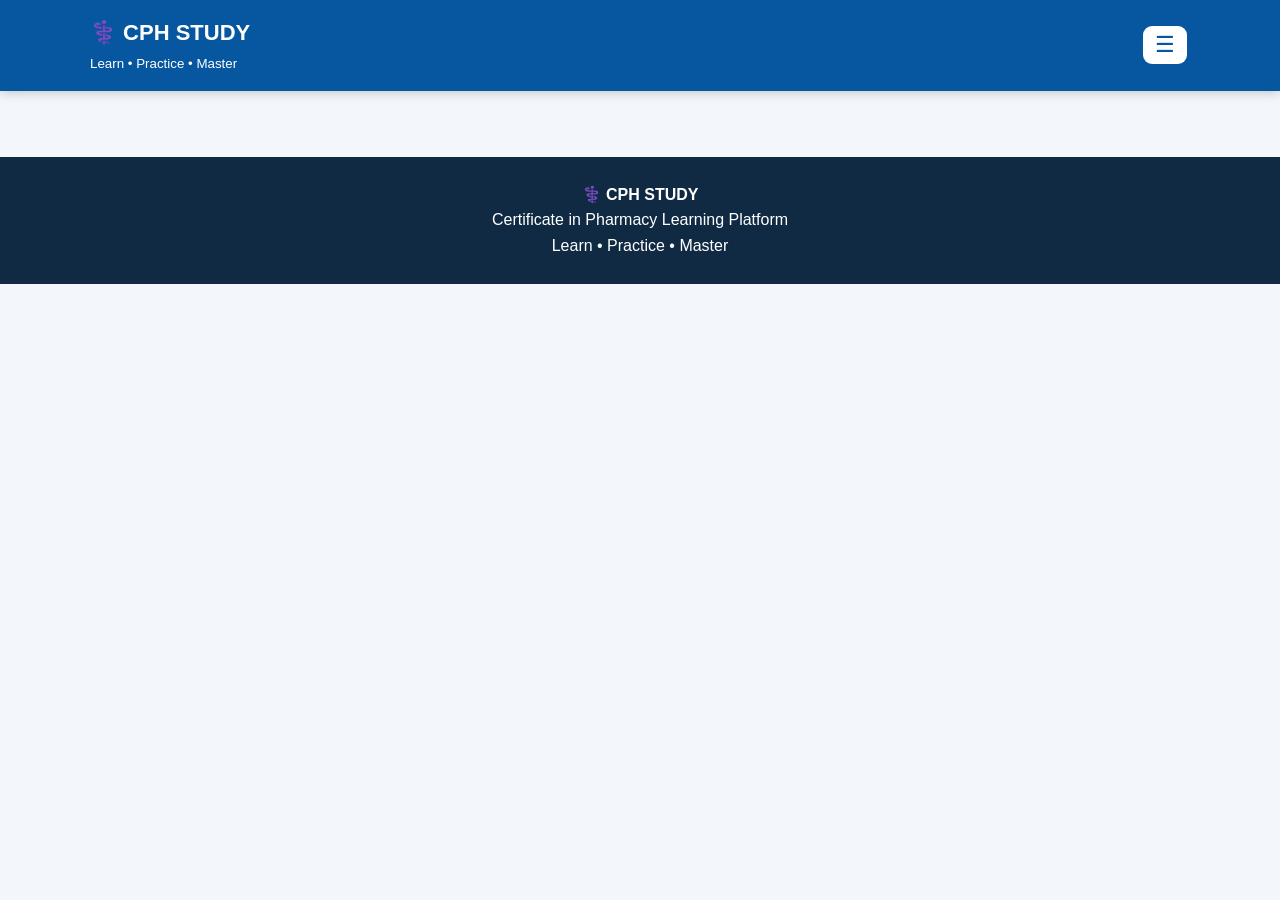
==== commit 58a1e905: "Update index.html" ====
--- a/index.html
+++ b/index.html
@@ -2,145 +2,281 @@
 <html lang="en">
 <head>
 <meta charset="UTF-8">
-<meta name="viewport" content="width=device-width, initial-scale=1.0">
+<meta name="viewport" content="width=device-width,initial-scale=1.0">
 <meta name="theme-color" content="#0757a0">
-<meta name="description" content="CPH STUDY - Community Pharmacy learning platform">
+
 <title>CPH STUDY</title>
 
 <style>
-*{box-sizing:border-box;margin:0;padding:0}
+*{box-sizing:border-box}
+
 body{
- font-family:Arial,Helvetica,sans-serif;
- background:#f3f7fb;
- color:#172033;
- line-height:1.6
-}
+margin:0;
+font-family:Arial,Helvetica,sans-serif;
+background:#f3f7fb;
+color:#172033;
+line-height:1.6;
+}
+
 header{
- background:linear-gradient(135deg,#0757a0,#0b78d0);
- color:white;
- padding:18px 5%;
- position:sticky;
- top:0;
- z-index:1000;
- box-shadow:0 2px 10px #0002
-}
-.nav{
- max-width:1200px;
- margin:auto;
- display:flex;
- align-items:center;
- justify-content:space-between;
- gap:15px
-}
-.logo{font-size:25px;font-weight:800}
-.logo span{color:#ffd43b}
-nav{display:flex;gap:8px;flex-wrap:wrap}
+background:#0757a0;
+color:white;
+padding:15px;
+position:sticky;
+top:0;
+z-index:1000;
+box-shadow:0 2px 10px #0003;
+}
+
+.header{
+max-width:1100px;
+margin:auto;
+display:flex;
+align-items:center;
+justify-content:space-between;
+}
+
+.logo{
+font-size:22px;
+font-weight:bold;
+}
+
+.menu{
+background:white;
+color:#0757a0;
+font-size:22px;
+padding:6px 12px;
+}
+
+nav{
+display:none;
+background:white;
+box-shadow:0 2px 10px #0002;
+}
+
 nav button{
- border:0;background:transparent;color:white;
- padding:9px 12px;border-radius:7px;cursor:pointer;
- font-weight:bold
-}
-nav button:hover{background:#ffffff22}
-
-.container{max-width:1200px;margin:auto;padding:25px 5%}
+display:block;
+width:100%;
+border:0;
+background:white;
+color:#172033;
+text-align:left;
+padding:14px 20px;
+font-size:16px;
+}
+
+main{
+max-width:1100px;
+margin:auto;
+padding:18px;
+}
 
 .hero{
- background:linear-gradient(135deg,#0757a0,#1590e8);
- color:white;
- border-radius:18px;
- padding:45px 25px;
- text-align:center;
- margin-bottom:25px
-}
-.hero h1{font-size:clamp(30px,6vw,52px);margin-bottom:10px}
-.hero p{font-size:18px;opacity:.95}
+background:linear-gradient(135deg,#0757a0,#1596df);
+color:white;
+padding:30px 22px;
+border-radius:18px;
+margin-bottom:20px;
+}
+
+.hero h1{
+margin:0 0 8px;
+font-size:32px;
+}
+
 .search{
- width:100%;max-width:700px;margin:25px auto 0;
- display:block;padding:15px 18px;border:0;border-radius:30px;
- font-size:16px;outline:none
+width:100%;
+padding:15px;
+border:1px solid #ccd7e5;
+border-radius:10px;
+font-size:16px;
+margin-bottom:18px;
 }
 
 .grid{
- display:grid;
- grid-template-columns:repeat(auto-fit,minmax(230px,1fr));
- gap:18px
-}
+display:grid;
+grid-template-columns:repeat(auto-fit,minmax(240px,1fr));
+gap:15px;
+}
+
 .card{
- background:white;border-radius:14px;padding:22px;
- box-shadow:0 4px 15px #0000000d;
- border:1px solid #e3eaf2
-}
-.card h3{color:#0757a0;margin-bottom:8px}
-.card p{color:#536174}
-.card button,.primary{
- margin-top:15px;background:#0757a0;color:white;
- border:0;border-radius:8px;padding:11px 15px;
- cursor:pointer;font-weight:bold
-}
-.card button:hover,.primary:hover{background:#06477f}
-
-.section{display:none}
-.section.active{display:block}
+background:white;
+border-radius:15px;
+padding:18px;
+margin-bottom:15px;
+box-shadow:0 3px 12px #0001;
+}
+
+.semester{
+border-left:7px solid #0757a0;
+}
+
+.course{
+background:#f7fbff;
+border:1px solid #d9e6f2;
+border-radius:10px;
+padding:14px;
+margin:8px 0;
+cursor:pointer;
+}
+
+.course:hover{
+background:#eaf5ff;
+}
+
+.paper{
+background:#fff;
+border:1px solid #d8e1eb;
+padding:13px;
+margin:7px 0;
+border-radius:9px;
+cursor:pointer;
+}
+
+.paper:hover{
+background:#eef7ff;
+}
+
+button{
+background:#0757a0;
+color:white;
+border:0;
+border-radius:9px;
+padding:11px 15px;
+margin:5px 3px;
+cursor:pointer;
+font-size:15px;
+}
+
+button.secondary{
+background:#607080;
+}
+
+button.success{
+background:#218739;
+}
+
+button.warning{
+background:#b77900;
+}
+
+h1,h2,h3{
+color:#0757a0;
+}
+
+.hero h1{
+color:white;
+}
 
 .badge{
- display:inline-block;padding:5px 10px;border-radius:20px;
- background:#e8f2fc;color:#0757a0;font-size:13px;font-weight:bold
-}
-
-.unit{
- background:white;margin:12px 0;padding:18px;
- border-radius:12px;border-left:5px solid #0757a0;
- cursor:pointer
-}
-.unit:hover{box-shadow:0 3px 12px #0001}
-.unit h3{color:#0757a0}
+display:inline-block;
+padding:4px 10px;
+border-radius:20px;
+background:#e5f2ff;
+color:#0757a0;
+font-size:13px;
+margin:2px;
+}
 
 .note{
- background:white;border-radius:15px;padding:25px;
- margin-top:15px;box-shadow:0 3px 15px #0001
-}
-.note h2,.note h3{color:#0757a0;margin:18px 0 8px}
-.note ul{padding-left:25px}
-.note li{margin:5px 0}
+background:#eef7ff;
+padding:15px;
+border-radius:10px;
+border-left:5px solid #0757a0;
+margin:12px 0;
+}
 
 .question{
- background:white;padding:20px;border-radius:12px;
- margin:15px 0;box-shadow:0 3px 12px #0001
-}
+padding:14px;
+background:#fafafa;
+border:1px solid #ddd;
+border-radius:10px;
+margin:10px 0;
+}
+
 .option{
- display:block;width:100%;text-align:left;
- margin:8px 0;padding:11px;border:1px solid #d8e0e9;
- background:#f8fafc;border-radius:7px;cursor:pointer
-}
-.option:hover{background:#eaf3fb}
-.correct{background:#d8f5df!important;border-color:#31a354!important}
-.wrong{background:#ffe0e0!important;border-color:#d33!important}
+display:block;
+width:100%;
+text-align:left;
+background:#f2f6fa;
+color:#172033;
+border:1px solid #ccd7e5;
+}
+
+.option:hover{
+background:#e5f1fb;
+}
+
+.correct{
+border:3px solid #16852d !important;
+}
+
+.wrong{
+border:3px solid #c62828 !important;
+}
+
+textarea,
+input{
+font-family:inherit;
+}
+
+textarea{
+width:100%;
+min-height:120px;
+padding:12px;
+border:1px solid #ccd7e5;
+border-radius:9px;
+}
 
 .progressbar{
- height:18px;background:#dce5ee;border-radius:20px;
- overflow:hidden;margin:12px 0
-}
+height:18px;
+background:#e2e8ef;
+border-radius:20px;
+overflow:hidden;
+margin:10px 0;
+}
+
 .progressfill{
- height:100%;background:#0757a0;width:0%;
- transition:.4s
+height:100%;
+background:#0757a0;
+width:0%;
 }
 
 footer{
- margin-top:40px;background:#172033;color:white;
- text-align:center;padding:25px
-}
-
-.small{font-size:14px;color:#687586}
-.back{
- background:#64748b;color:white;border:0;padding:9px 14px;
- border-radius:7px;cursor:pointer;margin-bottom:15px
-}
-
-@media(max-width:650px){
- .nav{align-items:flex-start;flex-direction:column}
- nav{width:100%}
- nav button{flex:1}
- .hero{padding:35px 18px}
+background:#102a43;
+color:white;
+text-align:center;
+padding:25px;
+margin-top:30px;
+}
+
+.dark{
+background:#101820;
+color:#eee;
+}
+
+.dark .card,
+.dark nav,
+.dark .course,
+.dark .paper,
+.dark .question{
+background:#1c2935;
+color:#eee;
+}
+
+.dark nav button{
+background:#1c2935;
+color:white;
+}
+
+.dark .option{
+background:#243544;
+color:white;
+}
+
+@media(max-width:600px){
+.hero h1{font-size:27px}
+main{padding:12px}
 }
 </style>
 </head>
@@ -148,138 +284,52 @@
 <body>
 
 <header>
-<div class="nav">
-<div class="logo">CPH <span>STUDY</span></div>
-<nav>
-<button onclick="show('home')">Home</button>
-<button onclick="show('courses')">Courses</button>
-<button onclick="show('notes')">Notes</button>
-<button onclick="show('quiz')">MCQs</button>
-<button onclick="show('structured')">Structured</button>
-<button onclick="show('progress')">Progress</button>
-</nav>
+<div class="header">
+
+<div>
+<div class="logo">⚕️ CPH STUDY</div>
+<small>Learn • Practice • Master</small>
+</div>
+
+<button class="menu" onclick="toggleMenu()">☰</button>
+
 </div>
 </header>
 
-<main class="container">
-
-<!-- HOME -->
-<section id="home" class="section active">
-
-<div class="hero">
-<h1>CPH STUDY</h1>
-<p>Your Community Pharmacy Learning Platform</p>
-<input class="search" id="searchBox"
-placeholder="Search CPH units, topics or subjects..."
-oninput="searchCourses()">
-</div>
-
-<div class="grid">
-
-<div class="card">
-<h3>📘 Study Notes</h3>
-<p>Access organised learning material for your CPH subjects.</p>
-<button onclick="show('notes')">Open Notes</button>
-</div>
-
-<div class="card">
-<h3>📝 MCQ Practice</h3>
-<p>Test your knowledge using multiple-choice questions.</p>
-<button onclick="show('quiz')">Start MCQs</button>
-</div>
-
-<div class="card">
-<h3>✍️ Structured Questions</h3>
-<p>Practise examination-style structured questions.</p>
-<button onclick="show('structured')">Practise</button>
-</div>
-
-<div class="card">
-<h3>📊 My Progress</h3>
-<p>Track your quiz performance and study progress.</p>
-<button onclick="show('progress')">View Progress</button>
-</div>
-
-</div>
-
-<h2 style="margin:30px 0 15px">CPH Curriculum</h2>
-<div id="homeCourses" class="grid"></div>
-
-</section>
-
-<!-- COURSES -->
-<section id="courses" class="section">
-
-<h1>📚 CPH Courses</h1>
-<p class="small">Select a level to explore the subjects.</p>
-
-<div id="courseList"></div>
-
-</section>
-
-<!-- NOTES -->
-<section id="notes" class="section">
-
-<h1>📘 Study Notes</h1>
-<p class="small">Select a subject to open its study material.</p>
-
-<div id="notesList" class="grid" style="margin-top:20px"></div>
-
-<div id="noteViewer"></div>
-
-</section>
-
-<!-- QUIZ -->
-<section id="quiz" class="section">
-
-<h1>📝 MCQ Practice</h1>
-<p class="small">Choose an answer. Your score is saved automatically.</p>
-
-<div id="quizArea"></div>
-
-</section>
-
-<!-- STRUCTURED -->
-<section id="structured" class="section">
-
-<h1>✍️ Structured Questions</h1>
-<p class="small">Use these questions for written examination practice.</p>
-
-<div id="structuredArea"></div>
-
-</section>
-
-<!-- PROGRESS -->
-<section id="progress" class="section">
-
-<h1>📊 My Progress</h1>
-
-<div class="card" style="margin-top:20px">
-<h3>MCQ Performance</h3>
-<p id="scoreText">0 questions answered</p>
-
-<div class="progressbar">
-<div id="progressFill" class="progressfill"></div>
-</div>
-
-<p id="accuracy">Accuracy: 0%</p>
-
-<button class="primary" onclick="resetProgress()">Reset Progress</button>
-</div>
-
-</section>
+<nav id="nav">
+
+<button onclick="home()">🏠 Home</button>
+<button onclick="showCurriculum()">📚 Curriculum</button>
+<button onclick="showAllPapers()">📝 20-Paper Centre</button>
+<button onclick="showCalculations()">🧮 Pharmaceutical Calculations</button>
+<button onclick="showProgress()">📊 My Progress</button>
+<button onclick="showBookmarks()">🔖 Bookmarks</button>
+<button onclick="toggleDark()">🌙 Dark Mode</button>
+
+</nav>
+
+<main>
+
+<section id="app"></section>
 
 </main>
 
 <footer>
-<p><strong>CPH STUDY</strong></p>
-<p>Community Pharmacy Learning Platform</p>
-<p class="small" style="color:#cbd5e1">Study • Practise • Improve • Succeed</p>
+<b>⚕️ CPH STUDY</b>
+<br>
+Certificate in Pharmacy Learning Platform
+<br>
+Learn • Practice • Master
 </footer>
 
+
 <script>
 
-const courses = {
+/* =========================================================
+   CPH STUDY CURRICULUM
+========================================================= */
+
+const curriculum = {
 
 "CPH 1.1":[
 "Microbiology",
@@ -297,241 +347,901 @@
 "Pharmacognosy",
 "Pharmacology 1",
 "Medical Psychology",
-"Communication Skills"
+"Communication Skills",
+"Pharmaceutical Practicals"
+],
+
+"CPH 2.1":[
+"Pharmaceutics 1",
+"Pharmacy Laws & Regulations",
+"Pharmacy Practice 1",
+"Therapeutics 1",
+"Pharmacology 2",
+"Stores & Inventory Management"
+],
+
+"CPH 2.2":[
+"Pharmaceutics 2",
+"Quality Assurance of Pharmaceuticals",
+"Pharmacy Practice 2",
+"Therapeutics 2",
+"Entrepreneurship"
 ]
 
 };
 
-const notes = {
-
-"Microbiology":{
-intro:"Microbiology is the study of microorganisms, including bacteria, viruses, fungi and protozoa.",
-topics:[
-"Introduction to microbiology",
-"Classification of microorganisms",
+
+/* =========================================================
+   TOPICS
+========================================================= */
+
+const topics = {
+
+"Microbiology":[
+"Introduction and classification",
 "Bacterial structure",
-"Microbial growth",
-"Sterilisation and disinfection",
-"Infection and disease",
-"Laboratory safety"
-]
-},
-
-"Anatomy & Physiology 1":{
-intro:"Anatomy studies body structures while physiology explains how those structures function.",
-topics:[
-"Levels of organisation",
-"Cell structure and function",
+"Bacterial growth",
+"Pathogenesis",
+"Transmission of infection",
+"Virology",
+"Mycology",
+"Parasitology",
+"Immunity",
+"Vaccination",
+"Sterilization",
+"Disinfection",
+"Antimicrobial susceptibility",
+"Infection prevention",
+"Specimen collection",
+"Laboratory safety",
+"Normal flora",
+"Microbial diseases",
+"Microbiology in pharmacy",
+"Revision"
+],
+
+"Anatomy & Physiology 1":[
+"Anatomical terminology",
+"Cells",
 "Tissues",
+"Integumentary system",
 "Skeletal system",
+"Joints",
 "Muscular system",
+"Nervous system",
+"Endocrine system",
 "Cardiovascular system",
-"Respiratory system"
-]
-},
-
-"Pharmaceutical Chemistry 1":{
-intro:"Pharmaceutical chemistry applies chemistry to substances used in medicines.",
-topics:[
-"Atoms and molecules",
+"Blood",
+"Respiratory system",
+"Digestive system",
+"Urinary system",
+"Reproductive system",
+"Homeostasis",
+"Body cavities",
+"Sense organs",
+"Physiological applications",
+"Revision"
+],
+
+"Pharmaceutical Chemistry 1":[
+"Introduction to pharmaceutical chemistry",
 "Chemical bonding",
-"Acids and bases",
-"Solutions",
-"Chemical reactions",
-"Organic chemistry fundamentals",
-"Pharmaceutical substances"
-]
-},
-
-"First Aid":{
-intro:"First aid involves immediate basic care given to a person who is injured or suddenly ill before professional medical care is available.",
-topics:[
+"Carbon chemistry",
+"Nomenclature",
+"Isomerism",
+"Alkanes",
+"Alkenes",
+"Alkynes",
+"Aromatic compounds",
+"Alcohols",
+"Aldehydes",
+"Ketones",
+"Carboxylic acids",
+"Esters",
+"Amines",
+"Organic reactions",
+"Inorganic pharmaceutical substances",
+"Acids bases and salts",
+"Chemical analysis",
+"Revision"
+],
+
+"First Aid":[
 "Principles of first aid",
-"Assessment of an emergency",
-"Wounds and bleeding",
+"Scene safety",
+"Primary survey",
+"Unconscious casualty",
+"Breathing emergencies",
+"Bleeding",
+"Shock",
+"Burns",
 "Fractures",
-"Burns",
-"Shock",
-"Basic life support"
-]
-},
-
-"Primary Health Care (PHC)":{
-intro:"Primary health care provides essential health services that are accessible to individuals and communities.",
-topics:[
+"Sprains",
+"Head injuries",
+"Poisoning",
+"Choking",
+"Seizures",
+"Medical emergencies",
+"Emergency transport",
+"Infection prevention",
+"First aid kit",
+"Referral",
+"Revision"
+],
+
+"Primary Health Care (PHC)":[
 "Concept of PHC",
+"Principles of PHC",
 "Health promotion",
 "Disease prevention",
 "Community participation",
-"Maternal and child health",
-"Immunisation",
-"Health education"
-]
-},
-
-"Computer Applications":{
-intro:"Computer applications introduces the use of computers and digital tools in study and healthcare.",
-topics:[
-"Computer hardware",
-"Computer software",
+"Environmental health",
+"Water and sanitation",
+"Nutrition",
+"Maternal health",
+"Child health",
+"Immunization",
+"Communicable diseases",
+"Non-communicable diseases",
+"Health education",
+"Community diagnosis",
+"Health services",
+"Essential medicines",
+"Referral systems",
+"Pharmacy contribution to PHC",
+"Revision"
+],
+
+"Computer Applications":[
+"Computer fundamentals",
+"Hardware",
+"Software",
 "Operating systems",
+"File management",
 "Word processing",
 "Spreadsheets",
+"Formulas",
+"Charts",
 "Presentations",
-"Internet and information management"
-]
-},
-
-"Anatomy & Physiology 2":{
-intro:"This unit continues the study of body systems and their physiological functions.",
-topics:[
+"Internet",
+"Email",
+"Information searching",
+"Data management",
+"Cybersecurity",
+"Privacy",
+"Digital health records",
+"Pharmacy applications",
+"Troubleshooting",
+"Revision"
+],
+
+"Anatomy & Physiology 2":[
 "Nervous system",
-"Endocrine system",
-"Digestive system",
-"Urinary system",
-"Reproductive system",
+"Central nervous system",
+"Peripheral nervous system",
+"Autonomic nervous system",
 "Special senses",
-"Homeostasis"
-]
-},
-
-"Pharmaceutical Chemistry 2":{
-intro:"This unit develops chemical principles relevant to pharmaceutical substances and medicines.",
-topics:[
-"Organic functional groups",
-"Drug-related chemistry",
+"Endocrine physiology",
+"Hormones",
+"Blood and immunity",
+"Cardiovascular regulation",
+"Respiratory physiology",
+"Digestive physiology",
+"Renal physiology",
+"Fluid balance",
+"Acid-base balance",
+"Reproductive physiology",
+"Menstrual cycle",
+"Pregnancy",
+"Metabolism",
+"Homeostasis",
+"Revision"
+],
+
+"Pharmaceutical Chemistry 2":[
+"Functional groups",
+"Stereochemistry",
+"Heterocyclic chemistry",
+"Carbohydrates",
+"Proteins",
+"Amino acids",
+"Lipids",
+"Nucleic acids",
+"Acid-base chemistry",
+"Buffers",
+"Solubility",
+"Partitioning",
 "Chemical stability",
-"Oxidation and reduction",
+"Oxidation",
+"Reduction",
 "Hydrolysis",
-"Solubility",
-"Pharmaceutical analysis"
-]
-},
-
-"Pharmaceutical Calculations":{
-intro:"Pharmaceutical calculations applies mathematics to safe preparation, dispensing and administration of medicines.",
-topics:[
-"Units and conversions",
-"Fractions and decimals",
+"Qualitative analysis",
+"Quantitative analysis",
+"Pharmaceutical applications",
+"Revision"
+],
+
+"Pharmaceutical Calculations":[
+"Basic arithmetic",
+"Fractions",
+"Ratios",
+"Proportions",
+"Decimals",
 "Percentages",
-"Ratio and proportion",
-"Dilution calculations",
+"Metric units",
+"Unit conversion",
+"Significant figures",
 "Concentration",
+"Percentage strength",
+"Ratio strength",
+"Dilution",
+"C1V1 = C2V2",
 "Alligation",
+"Parts per million",
+"Scaling",
 "Dose calculations",
-"Quantity calculations"
-]
-},
-
-"Pharmacognosy":{
-intro:"Pharmacognosy is the study of medicinal substances obtained from natural sources.",
-topics:[
-"Introduction to pharmacognosy",
-"Medicinal plants",
-"Plant identification",
-"Plant constituents",
-"Crude drugs",
-"Collection and storage",
-"Quality control"
-]
-},
-
-"Pharmacology 1":{
-intro:"Pharmacology is the study of drugs, their actions, effects and interactions with living organisms.",
-topics:[
-"Introduction to pharmacology",
-"Drug sources",
-"Routes of administration",
-"Drug absorption",
-"Drug distribution",
-"Drug metabolism",
-"Drug excretion",
-"Adverse drug reactions"
-]
-},
-
-"Medical Psychology":{
-intro:"Medical psychology examines psychological factors affecting health, illness and healthcare interactions.",
-topics:[
-"Introduction to psychology",
+"Reconstitution",
+"Revision"
+],
+
+"Pharmacognosy":[
+"Introduction",
+"Sources of crude drugs",
+"Collection",
+"Cultivation",
+"Processing",
+"Storage",
+"Evaluation",
+"Microscopy",
+"Carbohydrates",
+"Glycosides",
+"Alkaloids",
+"Tannins",
+"Volatile oils",
+"Fixed oils",
+"Resins",
+"Proteins",
+"Enzymes",
+"Adulteration",
+"Quality control",
+"Revision"
+],
+
+"Pharmacology 1":[
+"Introduction",
+"Pharmacokinetics",
+"Pharmacodynamics",
+"Drug receptors",
+"Absorption",
+"Distribution",
+"Metabolism",
+"Excretion",
+"Adverse drug reactions",
+"Drug interactions",
+"Autonomic nervous system",
+"Cholinergic drugs",
+"Adrenergic drugs",
+"Analgesics",
+"Anti-inflammatory drugs",
+"Antimicrobial principles",
+"Antibacterial drugs",
+"Antifungal drugs",
+"Medication safety",
+"Revision"
+],
+
+"Medical Psychology":[
+"Introduction",
 "Human behaviour",
 "Learning",
 "Memory",
+"Thinking",
 "Motivation",
+"Emotion",
+"Personality",
 "Stress",
-"Patient communication"
-]
-},
-
-"Communication Skills":{
-intro:"Effective communication is essential for safe and professional healthcare practice.",
-topics:[
+"Anxiety",
+"Coping",
+"Mental health",
+"Patient behaviour",
+"Health beliefs",
+"Adherence",
+"Counselling",
+"Empathy",
+"Psychological support",
+"Professional boundaries",
+"Revision"
+],
+
+"Communication Skills":[
 "Communication process",
 "Verbal communication",
 "Non-verbal communication",
-"Listening skills",
-"Barriers to communication",
+"Listening",
+"Questioning",
+"Feedback",
+"Communication barriers",
+"Professional communication",
 "Patient counselling",
-"Professional communication"
+"Health education",
+"Telephone communication",
+"Written communication",
+"Documentation",
+"Team communication",
+"Conflict management",
+"Cultural sensitivity",
+"Confidentiality",
+"Empathy",
+"Pharmacy counselling",
+"Revision"
+],
+
+"Pharmaceutical Practicals":[
+"Laboratory safety",
+"Measurements",
+"Balances",
+"Volumetric equipment",
+"Liquid handling",
+"Powder handling",
+"Mortars and pestles",
+"Filtration",
+"Mixing",
+"Preparation records",
+"Labelling",
+"Practical calculations",
+"Quality checks",
+"Cleaning equipment",
+"Storage",
+"Error prevention",
+"Documentation",
+"Observation",
+"Practical assessment",
+"Revision"
+],
+
+"Pharmaceutics 1":[
+"Introduction",
+"Dosage forms",
+"Pharmaceutical ingredients",
+"Solutions",
+"Solubility",
+"Suspensions",
+"Emulsions",
+"Powders",
+"Granules",
+"Tablets",
+"Capsules",
+"Liquid preparations",
+"Topical preparations",
+"Packaging",
+"Labelling",
+"Storage",
+"Stability",
+"Compounding",
+"Quality checks",
+"Revision"
+],
+
+"Pharmacy Laws & Regulations":[
+"Introduction to pharmacy law",
+"Regulatory authorities",
+"Pharmacy premises",
+"Licensing",
+"Registration",
+"Professional conduct",
+"Ethics",
+"Prescription requirements",
+"Controlled medicines",
+"Record keeping",
+"Labelling",
+"Storage",
+"Dispensing responsibilities",
+"Advertising",
+"Procurement",
+"Inspection",
+"Offences",
+"Patient rights",
+"Professional accountability",
+"Revision"
+],
+
+"Pharmacy Practice 1":[
+"Role of pharmacy personnel",
+"Prescription handling",
+"Dispensing",
+"Prescription interpretation",
+"Labelling",
+"Patient identification",
+"Patient counselling",
+"Medication safety",
+"Drug information",
+"Referral",
+"OTC service principles",
+"Communication",
+"Documentation",
+"Dispensing records",
+"Privacy",
+"Professional conduct",
+"Public health",
+"Medication adherence",
+"Practice cases",
+"Revision"
+],
+
+"Therapeutics 1":[
+"Principles of therapeutics",
+"Rational medicine use",
+"Pain management",
+"Fever",
+"Respiratory conditions",
+"Gastrointestinal conditions",
+"Cardiovascular conditions",
+"Hypertension",
+"Diabetes",
+"Infectious diseases",
+"Skin conditions",
+"Minor ailments",
+"Patient assessment",
+"Treatment goals",
+"Monitoring",
+"Referral",
+"Adherence",
+"Medicine safety",
+"Case-based therapeutics",
+"Revision"
+],
+
+"Pharmacology 2":[
+"Cardiovascular pharmacology",
+"Antihypertensives",
+"Antianginal drugs",
+"Diuretics",
+"Respiratory pharmacology",
+"Asthma medicines",
+"Gastrointestinal pharmacology",
+"Endocrine pharmacology",
+"Antidiabetic drugs",
+"CNS pharmacology",
+"Antiepileptic drugs",
+"Psychopharmacology",
+"Antimicrobial pharmacology",
+"Anticancer principles",
+"Hormonal medicines",
+"Special populations",
+"Adverse effects",
+"Drug interactions",
+"Medication safety",
+"Revision"
+],
+
+"Stores & Inventory Management":[
+"Pharmacy stores",
+"Inventory terminology",
+"Stock records",
+"Stock cards",
+"Ordering",
+"Supplier selection",
+"Receiving",
+"Inspection",
+"Storage conditions",
+"FEFO",
+"Expiry management",
+"Damaged stock",
+"Stock taking",
+"Inventory valuation",
+"Reorder levels",
+"Stock security",
+"Cold chain",
+"Documentation",
+"Inventory performance",
+"Revision"
+],
+
+"Pharmaceutics 2":[
+"Solutions",
+"Excipients",
+"Formulation",
+"Concentration",
+"Percentage strength",
+"Ratio strength",
+"Parts per million",
+"Scaling",
+"Posology",
+"Adult doses",
+"Child dose principles",
+"Reconstitution",
+"Mixing",
+"Storage",
+"Antiseptic dilution",
+"Disinfectant dilution",
+"Stability",
+"Packaging",
+"Quality control",
+"Revision"
+],
+
+"Quality Assurance of Pharmaceuticals":[
+"Quality assurance",
+"Quality control",
+"Good manufacturing practice",
+"Good storage practice",
+"Good distribution practice",
+"Quality systems",
+"Documentation",
+"Specifications",
+"Sampling",
+"Inspection",
+"Testing",
+"Supplier qualification",
+"Certification",
+"Storage controls",
+"Distribution controls",
+"Deviation management",
+"Complaints",
+"Recalls",
+"Quality improvement",
+"Revision"
+],
+
+"Pharmacy Practice 2":[
+"Advanced dispensing",
+"Medication review",
+"Patient counselling",
+"Drug information",
+"Medication safety",
+"Medication adherence",
+"Chronic disease support",
+"Public health pharmacy",
+"Referral",
+"Pharmacovigilance",
+"Documentation",
+"Teamwork",
+"Privacy",
+"Ethics",
+"Quality improvement",
+"Service evaluation",
+"Health promotion",
+"Community pharmacy services",
+"Case studies",
+"Revision"
+],
+
+"Therapeutics 2":[
+"Advanced therapeutics",
+"Chronic diseases",
+"Cardiovascular cases",
+"Respiratory cases",
+"Diabetes cases",
+"Gastrointestinal cases",
+"Infectious disease cases",
+"Maternal health",
+"Child health",
+"Older adults",
+"Mental health",
+"Pain management",
+"Skin conditions",
+"Referral",
+"Treatment monitoring",
+"Adherence",
+"Medicine safety",
+"Case interpretation",
+"Rational medicine selection",
+"Revision"
+],
+
+"Entrepreneurship":[
+"Entrepreneurship concepts",
+"Entrepreneurial skills",
+"Business ideas",
+"Opportunity identification",
+"Market research",
+"Customers",
+"Competition",
+"Business models",
+"Business planning",
+"Marketing",
+"Pricing",
+"Financial records",
+"Cash flow",
+"Budgeting",
+"Procurement",
+"Customer service",
+"Human resources",
+"Risk management",
+"Pharmacy entrepreneurship",
+"Revision"
 ]
-}
 
 };
 
-const mcqs = [
-
-{
-q:"Which branch of science studies microorganisms?",
-a:["Anatomy","Microbiology","Pharmacology","Psychology"],
-c:1
-},
-
-{
-q:"Which organ pumps blood around the body?",
-a:["Lung","Kidney","Heart","Liver"],
-c:2
-},
-
-{
-q:"What is the main purpose of pharmaceutical calculations?",
-a:["Entertainment","Safe and accurate medicine-related calculations","Plant identification","Communication"],
-c:1
-},
-
-{
-q:"Pharmacognosy mainly deals with medicinal substances obtained from:",
-a:["Natural sources","Computers","Machines","Buildings"],
-c:0
-},
-
-{
-q:"Which process reduces or eliminates microorganisms from equipment?",
-a:["Sterilisation","Digestion","Absorption","Metabolism"],
-c:0
-},
-
-{
-q:"Which system is primarily responsible for transporting blood?",
-a:["Digestive system","Cardiovascular system","Skeletal system","Reproductive system"],
-c:1
-},
-
-{
-q:"A medicine's route of administration describes:",
-a:["Its colour","How it enters the body","Its expiry date","Its packaging"],
-c:1
-},
-
-{
-q:"Alligation is particularly useful in pharmaceutical calculations involving:",
-a:["Mixing concentrations","Anatomy","Psychology","Computer hardware"],
-c:0
-}
-
-];
-
-const structured = [
-
-{
-q:"Define primary health care and state four of its important principles.",
-ans:"Primary health care is essential health care made accessible to individuals and families in the community. Important principles include accessibility, community participation, health
+
+/* =========================================================
+   STATE
+========================================================= */
+
+let currentCourse="";
+let currentPaper=0;
+
+
+/* =========================================================
+   HOME
+========================================================= */
+
+function home(){
+
+let totalUnits=0;
+
+Object.values(curriculum).forEach(x=>totalUnits+=x.length);
+
+app.innerHTML=`
+
+<div class="hero">
+
+<h1>⚕️ CPH STUDY</h1>
+
+<p>
+Your Certificate in Pharmacy digital learning platform.
+</p>
+
+<p>
+📚 ${totalUnits} Course Units
+<br>
+📝 20 Papers Per Course Unit
+<br>
+🎓 500 Examination Papers
+</p>
+
+</div>
+
+<input
+class="search"
+placeholder="🔎 Search course unit..."
+oninput="searchCourses(this.value)"
+>
+
+<div class="grid">
+
+${Object.keys(curriculum).map((semester,i)=>`
+
+<div class="card semester">
+
+<h2>${semester}</h2>
+
+<p>
+${curriculum[semester].length}
+course units
+</p>
+
+<button onclick="showSemester('${semester}')">
+Open Semester →
+</button>
+
+</div>
+
+`).join("")}
+
+</div>
+
+<div class="card">
+
+<h2>📌 Study System</h2>
+
+<p>
+Each course unit contains 20 revision papers.
+Every paper provides a topic, study notes, key revision
+points, MCQs and structured questions.
+</p>
+
+</div>
+
+`;
+
+}
+
+
+/* =========================================================
+   SEMESTER
+========================================================= */
+
+function showSemester(semester){
+
+app.innerHTML=`
+
+<div class="card">
+
+<h2>📚 ${semester}</h2>
+
+<p>Select a course unit.</p>
+
+${curriculum[semester].map((course,i)=>`
+
+<div class="course"
+onclick="showCourse('${escapeJS(course)}')">
+
+<b>${i+1}. ${course}</b>
+
+<br>
+
+<span class="badge">
+20 Papers
+</span>
+
+<span class="badge">
+Study Notes
+</span>
+
+<span class="badge">
+MCQs
+</span>
+
+</div>
+
+`).join("")}
+
+<button onclick="home()">← Home</button>
+
+</div>
+
+`;
+
+}
+
+
+/* =========================================================
+   COURSE
+========================================================= */
+
+function showCourse(course){
+
+currentCourse=course;
+
+let list=topics[course] || [];
+
+app.innerHTML=`
+
+<div class="card">
+
+<h2>📖 ${course}</h2>
+
+<p>
+Select one of the 20 papers below.
+</p>
+
+${list.map((topic,i)=>`
+
+<div class="paper"
+onclick="openPaper(${i})">
+
+<b>Paper ${i+1}</b>
+
+<br>
+
+${topic}
+
+</div>
+
+`).join("")}
+
+<button onclick="home()">← Home</button>
+
+</div>
+
+`;
+
+}
+
+
+/* =========================================================
+   PAPER
+========================================================= */
+
+function openPaper(index){
+
+currentPaper=index;
+
+let topic=topics[currentCourse][index];
+
+let done=isComplete(currentCourse,index);
+
+app.innerHTML=`
+
+<div class="card">
+
+<span class="badge">${currentCourse}</span>
+
+<span class="badge">Paper ${index+1}/20</span>
+
+<h2>📝 Paper ${index+1}: ${topic}</h2>
+
+<div class="note">
+
+<b>Study focus</b>
+
+<p>
+This paper focuses on <b>${topic}</b>.
+Study the terminology, principles, classification,
+applications, practical relevance, safety considerations
+and examination points related to this topic.
+</p>
+
+</div>
+
+
+<h3>📖 Detailed Study Notes</h3>
+
+<p>
+<strong>Definition and concept:</strong>
+Begin by defining the major terms associated with
+${topic}. Understand what the concept means before
+memorising details.
+</p>
+
+<p>
+<strong>Core principles:</strong>
+Identify the major principles, classifications,
+characteristics, mechanisms, procedures or stages
+associated with ${topic}.
+</p>
+
+<p>
+<strong>Pharmacy relevance:</strong>
+Relate the topic to safe, effective and professional
+pharmacy practice. Consider how the knowledge may
+affect medicines, patients, dispensing, counselling,
+storage, calculations, public health or laboratory work,
+depending on the course.
+</p>
+
+<p>
+<strong>Examination approach:</strong>
+For a structured question, define the concept first,
+organise the answer under clear headings, explain each
+point and provide appropriate examples where required.
+</p>
+
+
+<h3>🔑 Key Revision Points</h3>
+
+<ul>
+
+<li>Know the important definitions.</li>
+
+<li>Know the major classifications.</li>
+
+<li>Understand the underlying principles.</li>
+
+<li>Know important examples and applications.</li>
+
+<li>Understand the relevance to pharmacy practice.</li>
+
+<li>Review safety and professional considerations.</li>
+
+<li>Practise explaining the topic without notes.</li>
+
+</ul>
+
+
+<h3>🧠 MCQ Practice</h3>
+
+<div class="question">
+
+<b>1. What should you do first when studying ${topic}?</b>
+
+<button class="option"
+onclick="answer(this,true)">
+A. Identify and understand the key concepts
+</button>
+
+<button class="option"
+onclick="answer(this,false)">
+B. Memorise unrelated information
+</button>
+
+<button class="option"
+onclick="answer(this,false)">
+C. Skip the definitions
+</button>
+
+<button class="option"
+onclick="answer(this,false)">
+D. Ignore its pharmacy
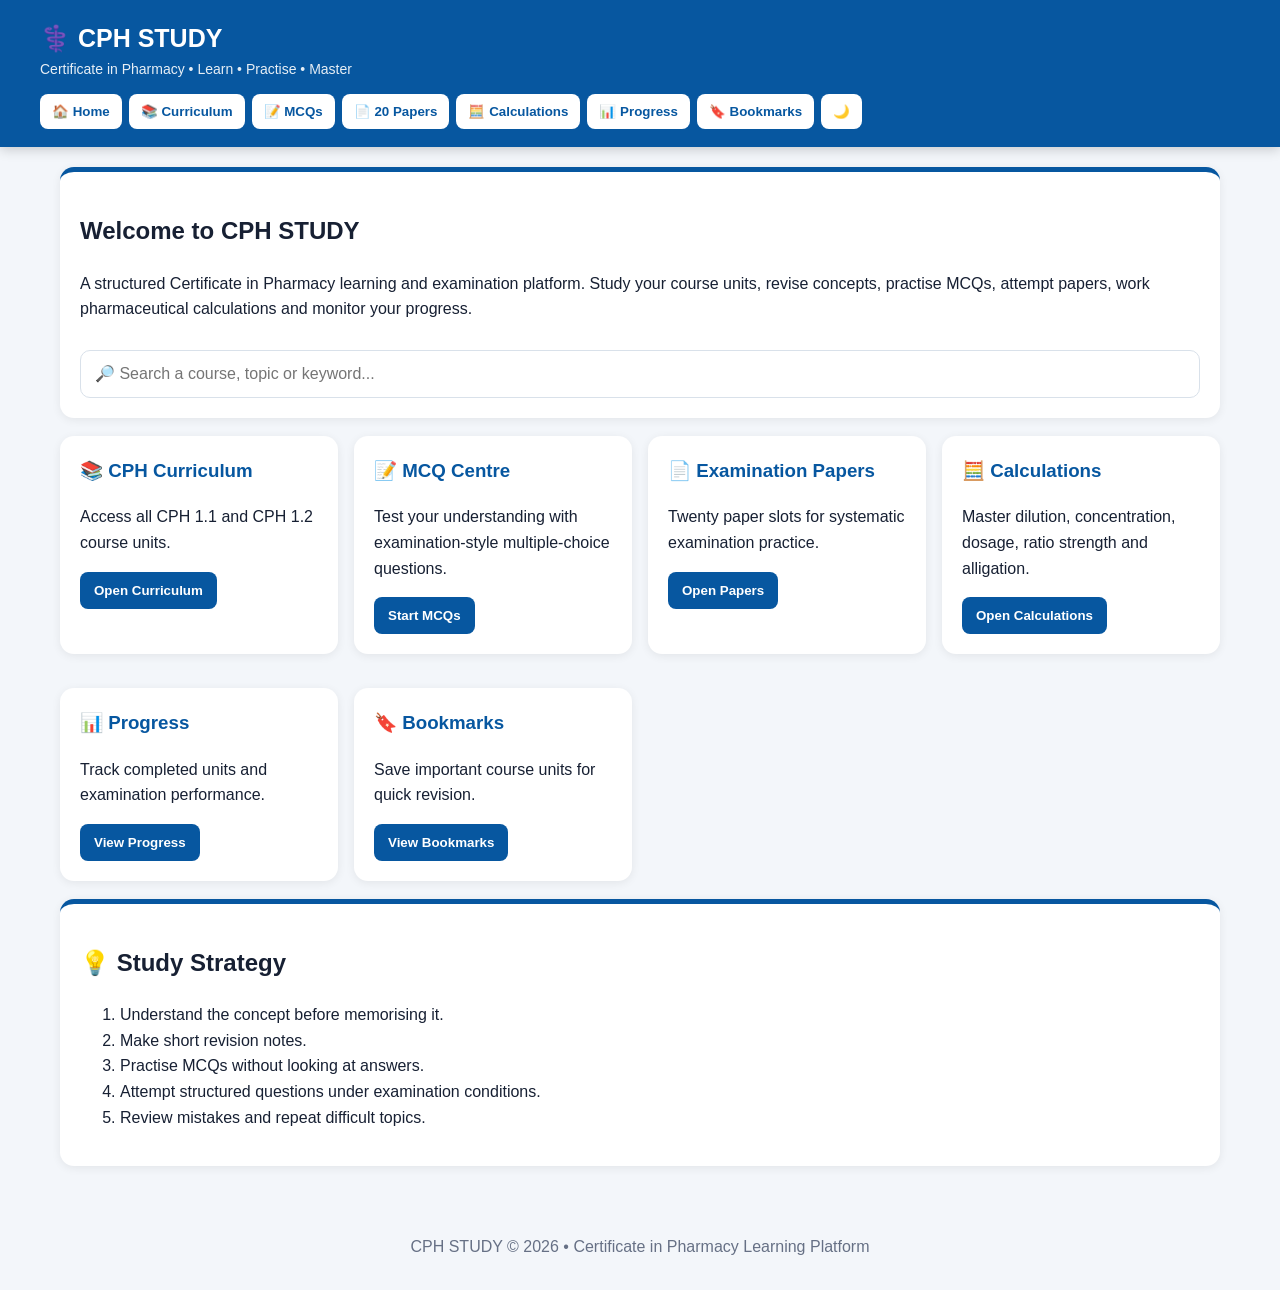
==== commit 7051cc58: "Update index.html" ====
--- a/index.html
+++ b/index.html
@@ -2,281 +2,205 @@
 <html lang="en">
 <head>
 <meta charset="UTF-8">
-<meta name="viewport" content="width=device-width,initial-scale=1.0">
+<meta name="viewport" content="width=device-width, initial-scale=1.0">
 <meta name="theme-color" content="#0757a0">
-
+<meta name="description" content="CPH STUDY - Certificate in Pharmacy Learning and Examination Platform">
 <title>CPH STUDY</title>
 
 <style>
+:root{
+  --primary:#0757a0;
+  --secondary:#0b72c9;
+  --bg:#f3f6fa;
+  --card:#ffffff;
+  --text:#172033;
+  --muted:#667085;
+  --border:#d9e1ea;
+  --success:#15803d;
+  --danger:#dc2626;
+}
 *{box-sizing:border-box}
-
+html{scroll-behavior:smooth}
 body{
-margin:0;
-font-family:Arial,Helvetica,sans-serif;
-background:#f3f7fb;
-color:#172033;
-line-height:1.6;
-}
-
+  margin:0;
+  font-family:Arial,Helvetica,sans-serif;
+  background:var(--bg);
+  color:var(--text);
+  line-height:1.6;
+}
 header{
-background:#0757a0;
-color:white;
-padding:15px;
-position:sticky;
-top:0;
-z-index:1000;
-box-shadow:0 2px 10px #0003;
-}
-
-.header{
-max-width:1100px;
-margin:auto;
-display:flex;
-align-items:center;
-justify-content:space-between;
-}
-
+  background:var(--primary);
+  color:#fff;
+  padding:18px;
+  position:sticky;
+  top:0;
+  z-index:1000;
+  box-shadow:0 2px 12px #0003;
+}
+.header-inner{
+  max-width:1200px;
+  margin:auto;
+}
 .logo{
-font-size:22px;
-font-weight:bold;
-}
-
-.menu{
-background:white;
-color:#0757a0;
-font-size:22px;
-padding:6px 12px;
-}
-
+  font-size:25px;
+  font-weight:800;
+}
+.subtitle{
+  font-size:14px;
+  opacity:.9;
+}
 nav{
-display:none;
-background:white;
-box-shadow:0 2px 10px #0002;
-}
-
+  display:flex;
+  flex-wrap:wrap;
+  gap:7px;
+  margin-top:14px;
+}
 nav button{
-display:block;
-width:100%;
-border:0;
-background:white;
-color:#172033;
-text-align:left;
-padding:14px 20px;
-font-size:16px;
-}
+  border:0;
+  border-radius:8px;
+  padding:10px 12px;
+  background:#fff;
+  color:var(--primary);
+  font-weight:700;
+  cursor:pointer;
+}
+nav button:hover{opacity:.85}
 
 main{
-max-width:1100px;
-margin:auto;
-padding:18px;
-}
-
+  max-width:1200px;
+  margin:auto;
+  padding:20px;
+}
+.page{display:none}
+.page.active{display:block}
+
+.hero,.card,.panel{
+  background:var(--card);
+  border-radius:14px;
+  padding:20px;
+  box-shadow:0 2px 10px #00000012;
+  margin-bottom:18px;
+}
 .hero{
-background:linear-gradient(135deg,#0757a0,#1596df);
-color:white;
-padding:30px 22px;
-border-radius:18px;
-margin-bottom:20px;
-}
-
-.hero h1{
-margin:0 0 8px;
-font-size:32px;
-}
-
+  border-top:5px solid var(--primary);
+}
+.grid{
+  display:grid;
+  grid-template-columns:repeat(auto-fit,minmax(240px,1fr));
+  gap:16px;
+}
+.card h3{margin-top:0;color:var(--primary)}
+.card button,.primary{
+  background:var(--primary);
+  color:#fff;
+  border:0;
+  border-radius:8px;
+  padding:11px 14px;
+  cursor:pointer;
+  font-weight:700;
+}
+.secondary{
+  background:#e8f1fa;
+  color:var(--primary);
+  border:0;
+  border-radius:8px;
+  padding:10px 13px;
+  cursor:pointer;
+  font-weight:700;
+}
 .search{
-width:100%;
-padding:15px;
-border:1px solid #ccd7e5;
-border-radius:10px;
-font-size:16px;
-margin-bottom:18px;
-}
-
-.grid{
-display:grid;
-grid-template-columns:repeat(auto-fit,minmax(240px,1fr));
-gap:15px;
-}
-
-.card{
-background:white;
-border-radius:15px;
-padding:18px;
-margin-bottom:15px;
-box-shadow:0 3px 12px #0001;
-}
-
-.semester{
-border-left:7px solid #0757a0;
-}
-
-.course{
-background:#f7fbff;
-border:1px solid #d9e6f2;
-border-radius:10px;
-padding:14px;
-margin:8px 0;
-cursor:pointer;
-}
-
-.course:hover{
-background:#eaf5ff;
-}
-
-.paper{
-background:#fff;
-border:1px solid #d8e1eb;
-padding:13px;
-margin:7px 0;
-border-radius:9px;
-cursor:pointer;
-}
-
-.paper:hover{
-background:#eef7ff;
-}
-
-button{
-background:#0757a0;
-color:white;
-border:0;
-border-radius:9px;
-padding:11px 15px;
-margin:5px 3px;
-cursor:pointer;
-font-size:15px;
-}
-
-button.secondary{
-background:#607080;
-}
-
-button.success{
-background:#218739;
-}
-
-button.warning{
-background:#b77900;
-}
-
-h1,h2,h3{
-color:#0757a0;
-}
-
-.hero h1{
-color:white;
-}
-
+  width:100%;
+  padding:14px;
+  border:1px solid var(--border);
+  border-radius:10px;
+  font-size:16px;
+  margin-top:12px;
+}
 .badge{
-display:inline-block;
-padding:4px 10px;
-border-radius:20px;
-background:#e5f2ff;
-color:#0757a0;
-font-size:13px;
-margin:2px;
-}
-
+  display:inline-block;
+  background:#e8f1fa;
+  color:var(--primary);
+  padding:5px 9px;
+  border-radius:20px;
+  font-size:12px;
+  font-weight:700;
+}
+.unit-card{
+  border-left:5px solid var(--primary);
+}
 .note{
-background:#eef7ff;
-padding:15px;
-border-radius:10px;
-border-left:5px solid #0757a0;
-margin:12px 0;
-}
-
+  background:#f8fbff;
+  border:1px solid #dbe8f5;
+  border-radius:10px;
+  padding:16px;
+  margin:14px 0;
+}
+.note h3{margin-top:0}
 .question{
-padding:14px;
-background:#fafafa;
-border:1px solid #ddd;
-border-radius:10px;
-margin:10px 0;
-}
-
+  background:#fff;
+  border:1px solid var(--border);
+  border-radius:12px;
+  padding:18px;
+  margin:15px 0;
+}
 .option{
-display:block;
-width:100%;
-text-align:left;
-background:#f2f6fa;
-color:#172033;
-border:1px solid #ccd7e5;
-}
-
-.option:hover{
-background:#e5f1fb;
-}
-
-.correct{
-border:3px solid #16852d !important;
-}
-
-.wrong{
-border:3px solid #c62828 !important;
-}
-
-textarea,
-input{
-font-family:inherit;
-}
-
-textarea{
-width:100%;
-min-height:120px;
-padding:12px;
-border:1px solid #ccd7e5;
-border-radius:9px;
-}
-
-.progressbar{
-height:18px;
-background:#e2e8ef;
-border-radius:20px;
-overflow:hidden;
-margin:10px 0;
-}
-
-.progressfill{
-height:100%;
-background:#0757a0;
-width:0%;
-}
-
+  display:block;
+  padding:11px;
+  margin:8px 0;
+  border:1px solid var(--border);
+  border-radius:8px;
+  cursor:pointer;
+}
+.option:hover{background:#f3f7fb}
+.correct{border-color:var(--success)!important;background:#dcfce7!important}
+.wrong{border-color:var(--danger)!important;background:#fee2e2!important}
+.answer{
+  display:none;
+  background:#f0fdf4;
+  border-left:4px solid var(--success);
+  padding:12px;
+  margin-top:10px;
+}
+.show{display:block}
+.progress-track{
+  height:14px;
+  background:#e5e7eb;
+  border-radius:20px;
+  overflow:hidden;
+}
+.progress-fill{
+  height:100%;
+  width:0;
+  background:var(--primary);
+}
+.stat{
+  font-size:28px;
+  font-weight:800;
+  color:var(--primary);
+}
+table{
+  width:100%;
+  border-collapse:collapse;
+  margin:12px 0;
+}
+th,td{
+  border:1px solid var(--border);
+  padding:9px;
+  text-align:left;
+}
+th{background:#eef4f9}
 footer{
-background:#102a43;
-color:white;
-text-align:center;
-padding:25px;
-margin-top:30px;
-}
-
-.dark{
-background:#101820;
-color:#eee;
-}
-
-.dark .card,
-.dark nav,
-.dark .course,
-.dark .paper,
-.dark .question{
-background:#1c2935;
-color:#eee;
-}
-
-.dark nav button{
-background:#1c2935;
-color:white;
-}
-
-.dark .option{
-background:#243544;
-color:white;
-}
+  text-align:center;
+  color:var(--muted);
+  padding:30px;
+}
+.hidden{display:none!important}
 
 @media(max-width:600px){
-.hero h1{font-size:27px}
-main{padding:12px}
+  main{padding:12px}
+  header{padding:13px}
+  nav button{font-size:12px;padding:8px}
+  .hero,.card,.panel{padding:15px}
 }
 </style>
 </head>
@@ -284,964 +208,768 @@
 <body>
 
 <header>
-<div class="header">
-
-<div>
-<div class="logo">⚕️ CPH STUDY</div>
-<small>Learn • Practice • Master</small>
-</div>
-
-<button class="menu" onclick="toggleMenu()">☰</button>
-
+<div class="header-inner">
+  <div class="logo">⚕️ CPH STUDY</div>
+  <div class="subtitle">Certificate in Pharmacy • Learn • Practise • Master</div>
+
+  <nav>
+    <button onclick="page('home')">🏠 Home</button>
+    <button onclick="page('curriculum')">📚 Curriculum</button>
+    <button onclick="page('mcq')">📝 MCQs</button>
+    <button onclick="page('papers')">📄 20 Papers</button>
+    <button onclick="page('calc')">🧮 Calculations</button>
+    <button onclick="page('progress')">📊 Progress</button>
+    <button onclick="page('bookmarks')">🔖 Bookmarks</button>
+    <button onclick="toggleDark()">🌙</button>
+  </nav>
 </div>
 </header>
 
-<nav id="nav">
-
-<button onclick="home()">🏠 Home</button>
-<button onclick="showCurriculum()">📚 Curriculum</button>
-<button onclick="showAllPapers()">📝 20-Paper Centre</button>
-<button onclick="showCalculations()">🧮 Pharmaceutical Calculations</button>
-<button onclick="showProgress()">📊 My Progress</button>
-<button onclick="showBookmarks()">🔖 Bookmarks</button>
-<button onclick="toggleDark()">🌙 Dark Mode</button>
-
-</nav>
-
 <main>
 
-<section id="app"></section>
+<!-- HOME -->
+<section id="home" class="page active">
+
+<div class="hero">
+<h1>Welcome to CPH STUDY</h1>
+<p>
+A structured Certificate in Pharmacy learning and examination platform.
+Study your course units, revise concepts, practise MCQs, attempt papers,
+work pharmaceutical calculations and monitor your progress.
+</p>
+
+<input
+id="search"
+class="search"
+placeholder="🔎 Search a course, topic or keyword..."
+oninput="searchAll()">
+</div>
+
+<div class="grid">
+
+<div class="card">
+<h3>📚 CPH Curriculum</h3>
+<p>Access all CPH 1.1 and CPH 1.2 course units.</p>
+<button onclick="page('curriculum')">Open Curriculum</button>
+</div>
+
+<div class="card">
+<h3>📝 MCQ Centre</h3>
+<p>Test your understanding with examination-style multiple-choice questions.</p>
+<button onclick="page('mcq')">Start MCQs</button>
+</div>
+
+<div class="card">
+<h3>📄 Examination Papers</h3>
+<p>Twenty paper slots for systematic examination practice.</p>
+<button onclick="page('papers')">Open Papers</button>
+</div>
+
+<div class="card">
+<h3>🧮 Calculations</h3>
+<p>Master dilution, concentration, dosage, ratio strength and alligation.</p>
+<button onclick="page('calc')">Open Calculations</button>
+</div>
+
+<div class="card">
+<h3>📊 Progress</h3>
+<p>Track completed units and examination performance.</p>
+<button onclick="page('progress')">View Progress</button>
+</div>
+
+<div class="card">
+<h3>🔖 Bookmarks</h3>
+<p>Save important course units for quick revision.</p>
+<button onclick="page('bookmarks')">View Bookmarks</button>
+</div>
+
+</div>
+
+<div class="hero">
+<h2>💡 Study Strategy</h2>
+<ol>
+<li>Understand the concept before memorising it.</li>
+<li>Make short revision notes.</li>
+<li>Practise MCQs without looking at answers.</li>
+<li>Attempt structured questions under examination conditions.</li>
+<li>Review mistakes and repeat difficult topics.</li>
+</ol>
+</div>
+
+</section>
+
+
+<!-- CURRICULUM -->
+<section id="curriculum" class="page">
+
+<div class="hero">
+<h1>📚 CPH Curriculum</h1>
+<p>All current course units are organised by semester/level.</p>
+</div>
+
+<div id="levels"></div>
+<div id="unitViewer"></div>
+
+</section>
+
+
+<!-- MCQ -->
+<section id="mcq" class="page">
+
+<div class="hero">
+<h1>📝 MCQ Centre</h1>
+<p>Answer the questions, submit, then review your performance.</p>
+<button class="primary" onclick="startMCQ()">Start Random MCQ Test</button>
+</div>
+
+<div id="mcqArea"></div>
+
+</section>
+
+
+<!-- PAPERS -->
+<section id="papers" class="page">
+
+<div class="hero">
+<h1>📄 20-Paper Examination Centre</h1>
+<p>Select a paper. Each paper contains a structured revision set.</p>
+</div>
+
+<div id="papersGrid" class="grid"></div>
+<div id="paperArea"></div>
+
+</section>
+
+
+<!-- CALCULATIONS -->
+<section id="calc" class="page">
+
+<div class="hero">
+<h1>🧮 Pharmaceutical Calculations</h1>
+
+<div class="note">
+<h3>1. Dilution</h3>
+<p><b>Formula:</b> C₁V₁ = C₂V₂</p>
+
+<p>
+Example: Prepare 100 mL of 5% solution from a 20% stock.
+</p>
+
+<p>
+20 × V₁ = 5 × 100
+</p>
+
+<p>
+V₁ = 500 ÷ 20 = <b>25 mL</b>
+</p>
+
+<p>
+Measure 25 mL of the 20% stock and add vehicle to a final volume
+of 100 mL.
+</p>
+</div>
+
+<div class="note">
+<h3>2. Percentage Strength</h3>
+<p>
+A 5% w/v preparation contains 5 g of solute in every 100 mL
+of final preparation.
+</p>
+
+<p>
+For 500 mL:
+</p>
+
+<p>
+5 g × 500/100 = <b>25 g</b>
+</p>
+</div>
+
+<div class="note">
+<h3>3. Ratio Strength</h3>
+<p>
+A 1 in 1000 preparation means 1 part of substance is contained
+in 1000 parts of preparation.
+</p>
+</div>
+
+<div class="note">
+<h3>4. Alligation</h3>
+
+<p>
+Alligation is used when two preparations of different strengths
+are mixed to obtain an intermediate strength.
+</p>
+
+<table>
+<tr>
+<th>Preparation</th>
+<th>Strength</th>
+<th>Difference from desired</th>
+</tr>
+<tr>
+<td>Lower</td>
+<td>5%</td>
+<td>20 − 10 = 10</td>
+</tr>
+<tr>
+<td>Desired</td>
+<td>10%</td>
+<td></td>
+</tr>
+<tr>
+<td>Higher</td>
+<td>20%</td>
+<td>10 − 5 = 5</td>
+</tr>
+</table>
+
+<p>
+Ratio of lower : higher = 10 : 5 = <b>2 : 1</b>.
+</p>
+</div>
+
+<div class="note">
+<h3>5. Dose Calculation</h3>
+<p>
+<b>Required quantity = Required dose ÷ Stock dose × Quantity supplied</b>
+</p>
+
+<p>
+Example: A patient requires 250 mg. The available preparation
+contains 125 mg in 5 mL.
+</p>
+
+<p>
+250 ÷ 125 × 5 = <b>10 mL</b>.
+</p>
+</div>
+
+<div class="note">
+<h3>Practice Questions</h3>
+
+<ol>
+<li>Prepare 250 mL of a 2% solution from a 10% stock solution.</li>
+<li>How many grams are required for 750 mL of a 4% w/v preparation?</li>
+<li>What does 1 in 1000 ratio strength mean?</li>
+<li>Use alligation to prepare 15% from 10% and 25% preparations.</li>
+<li>A preparation contains 500 mg in 10 mL. What volume provides 750 mg?</li>
+</ol>
+
+<button class="secondary" onclick="toggleAnswers('calcAnswers')">
+Show Answers
+</button>
+
+<div id="calcAnswers" class="answer">
+<ol>
+<li>50 mL of the 10% stock; dilute to 250 mL.</li>
+<li>30 g.</li>
+<li>1 part solute in 1000 parts final preparation.</li>
+<li>Lower:higher = 10:5 = 2:1.</li>
+<li>15 mL.</li>
+</ol>
+</div>
+
+</div>
+
+</div>
+
+</section>
+
+
+<!-- PROGRESS -->
+<section id="progress" class="page">
+
+<div class="hero">
+<h1>📊 My Progress</h1>
+
+<div class="grid">
+<div class="card">
+<div class="stat" id="completedCount">0</div>
+<p>Units completed</p>
+</div>
+
+<div class="card">
+<div class="stat" id="mcqScore">0%</div>
+<p>MCQ accuracy</p>
+</div>
+
+<div class="card">
+<div class="stat" id="paperScore">0</div>
+<p>Papers attempted</p>
+</div>
+</div>
+
+<h3>Unit Completion</h3>
+
+<div class="progress-track">
+<div id="progressFill" class="progress-fill"></div>
+</div>
+
+<p id="progressLabel">0%</p>
+
+<button class="secondary" onclick="resetData()">Reset Progress</button>
+</div>
+
+</section>
+
+
+<!-- BOOKMARKS -->
+<section id="bookmarks" class="page">
+
+<div class="hero">
+<h1>🔖 Bookmarked Units</h1>
+<div id="bookmarkArea"></div>
+</div>
+
+</section>
 
 </main>
 
 <footer>
-<b>⚕️ CPH STUDY</b>
-<br>
-Certificate in Pharmacy Learning Platform
-<br>
-Learn • Practice • Master
+CPH STUDY © 2026 • Certificate in Pharmacy Learning Platform
 </footer>
 
 
 <script>
 
-/* =========================================================
-   CPH STUDY CURRICULUM
-========================================================= */
-
-const curriculum = {
+/* =========================
+   COURSE DATABASE
+========================= */
+
+const courses = {
 
 "CPH 1.1":[
-"Microbiology",
-"Anatomy & Physiology 1",
-"Pharmaceutical Chemistry 1",
-"First Aid",
-"Primary Health Care (PHC)",
-"Computer Applications"
-],
-
-"CPH 1.2":[
-"Anatomy & Physiology 2",
-"Pharmaceutical Chemistry 2",
-"Pharmaceutical Calculations",
-"Pharmacognosy",
-"Pharmacology 1",
-"Medical Psychology",
-"Communication Skills",
-"Pharmaceutical Practicals"
-],
-
-"CPH 2.1":[
-"Pharmaceutics 1",
-"Pharmacy Laws & Regulations",
-"Pharmacy Practice 1",
-"Therapeutics 1",
-"Pharmacology 2",
-"Stores & Inventory Management"
-],
-
-"CPH 2.2":[
-"Pharmaceutics 2",
-"Quality Assurance of Pharmaceuticals",
-"Pharmacy Practice 2",
-"Therapeutics 2",
-"Entrepreneurship"
-]
-
-};
-
-
-/* =========================================================
-   TOPICS
-========================================================= */
-
-const topics = {
-
-"Microbiology":[
-"Introduction and classification",
-"Bacterial structure",
-"Bacterial growth",
-"Pathogenesis",
-"Transmission of infection",
-"Virology",
-"Mycology",
-"Parasitology",
-"Immunity",
-"Vaccination",
-"Sterilization",
-"Disinfection",
-"Antimicrobial susceptibility",
-"Infection prevention",
-"Specimen collection",
-"Laboratory safety",
-"Normal flora",
-"Microbial diseases",
-"Microbiology in pharmacy",
-"Revision"
-],
-
-"Anatomy & Physiology 1":[
-"Anatomical terminology",
-"Cells",
-"Tissues",
-"Integumentary system",
-"Skeletal system",
-"Joints",
-"Muscular system",
+
+{
+name:"Microbiology",
+topics:[
+"Introduction to microbiology",
+"Classification of microorganisms",
+"Structure of bacteria",
+"Microbial growth",
+"Sterilisation and disinfection",
+"Infection and disease",
+"Laboratory safety"
+],
+notes:`
+<h3>Introduction</h3>
+<p>
+Microbiology is the study of microorganisms, including bacteria,
+viruses, fungi, protozoa and other microscopic biological agents.
+Knowledge of microbiology is important in pharmacy because microorganisms
+can cause disease, contaminate pharmaceutical preparations and affect
+the quality and safety of medicines.
+</p>
+
+<h3>Bacteria</h3>
+<p>
+Bacteria are microscopic prokaryotic organisms. They lack a membrane-bound
+nucleus and possess a cell membrane and cytoplasmic structures.
+Important bacterial shapes include cocci, bacilli and spiral forms.
+</p>
+
+<h3>Sterilisation</h3>
+<p>
+Sterilisation refers to a validated process designed to eliminate
+all forms of viable microorganisms from an object or preparation.
+Methods include heat, filtration and other specialised processes.
+</p>
+`,
+questions:[
+"What is microbiology?",
+"Differentiate bacteria from viruses.",
+"Explain the importance of sterilisation in pharmacy.",
+"Describe common bacterial shapes."
+]
+},
+
+{
+name:"Anatomy & Physiology 1",
+topics:[
+"Cells and tissues",
+"Musculoskeletal system",
 "Nervous system",
-"Endocrine system",
 "Cardiovascular system",
-"Blood",
 "Respiratory system",
-"Digestive system",
-"Urinary system",
-"Reproductive system",
-"Homeostasis",
-"Body cavities",
-"Sense organs",
-"Physiological applications",
-"Revision"
-],
-
-"Pharmaceutical Chemistry 1":[
-"Introduction to pharmaceutical chemistry",
+"Digestive system"
+],
+notes:`
+<h3>Cells</h3>
+<p>
+The cell is the basic structural and functional unit of the human body.
+Major structures include the cell membrane, cytoplasm and nucleus.
+Specialised cells combine to form tissues, tissues form organs and organs
+work together in organ systems.
+</p>
+
+<h3>Homeostasis</h3>
+<p>
+Homeostasis is the maintenance of a relatively stable internal environment
+despite changes in external or internal conditions.
+</p>
+
+<h3>Cardiovascular System</h3>
+<p>
+The cardiovascular system consists primarily of the heart and blood vessels.
+Its major functions include transport of oxygen, nutrients, hormones and
+metabolic waste products.
+</p>
+`,
+questions:[
+"Define homeostasis.",
+"List the major types of body tissue.",
+"Describe the major functions of the cardiovascular system.",
+"Explain the relationship between cells, tissues, organs and systems."
+]
+},
+
+{
+name:"Pharmaceutical Chemistry 1",
+topics:[
+"Atoms and molecules",
 "Chemical bonding",
-"Carbon chemistry",
-"Nomenclature",
-"Isomerism",
-"Alkanes",
-"Alkenes",
-"Alkynes",
-"Aromatic compounds",
-"Alcohols",
-"Aldehydes",
-"Ketones",
-"Carboxylic acids",
-"Esters",
-"Amines",
-"Organic reactions",
-"Inorganic pharmaceutical substances",
-"Acids bases and salts",
-"Chemical analysis",
-"Revision"
-],
-
-"First Aid":[
-"Principles of first aid",
-"Scene safety",
-"Primary survey",
-"Unconscious casualty",
-"Breathing emergencies",
+"Acids and bases",
+"pH",
+"Solutions",
+"Chemical reactions"
+],
+notes:`
+<h3>Basic Chemistry</h3>
+<p>
+Pharmaceutical chemistry applies chemical principles to substances used
+in medicine and pharmacy. Understanding chemical structure and properties
+helps explain stability, solubility and pharmaceutical behaviour.
+</p>
+
+<h3>Acids and Bases</h3>
+<p>
+Acids and bases are important in pharmaceutical preparations. The pH of
+a solution describes its acidity or alkalinity and is particularly
+important for stability and compatibility.
+</p>
+`,
+questions:[
+"Define an atom.",
+"Differentiate an acid from a base.",
+"What is pH?",
+"Why is pharmaceutical chemistry important?"
+]
+},
+
+{
+name:"First Aid",
+topics:[
+"Emergency assessment",
+"Basic life support",
 "Bleeding",
-"Shock",
 "Burns",
 "Fractures",
-"Sprains",
-"Head injuries",
-"Poisoning",
-"Choking",
-"Seizures",
-"Medical emergencies",
-"Emergency transport",
-"Infection prevention",
-"First aid kit",
-"Referral",
-"Revision"
-],
-
-"Primary Health Care (PHC)":[
-"Concept of PHC",
-"Principles of PHC",
+"Shock"
+],
+notes:`
+<h3>First Aid</h3>
+<p>
+First aid consists of immediate assistance provided to a person who is
+ill or injured until appropriate professional care is available.
+</p>
+
+<h3>General Principles</h3>
+<p>
+The first aider should assess the situation, ensure personal and scene
+safety, obtain appropriate help and provide suitable immediate care
+within their level of training.
+</p>
+`,
+questions:[
+"Define first aid.",
+"State the general principles of first aid.",
+"List common causes of burns.",
+"Explain why scene safety is important."
+]
+},
+
+{
+name:"Primary Health Care (PHC)",
+topics:[
+"Definition of PHC",
 "Health promotion",
 "Disease prevention",
 "Community participation",
-"Environmental health",
-"Water and sanitation",
-"Nutrition",
-"Maternal health",
-"Child health",
-"Immunization",
-"Communicable diseases",
-"Non-communicable diseases",
-"Health education",
-"Community diagnosis",
-"Health services",
-"Essential medicines",
-"Referral systems",
-"Pharmacy contribution to PHC",
-"Revision"
-],
-
-"Computer Applications":[
-"Computer fundamentals",
-"Hardware",
+"Essential health services",
+"Referral"
+],
+notes:`
+<h3>Primary Health Care</h3>
+<p>
+Primary health care is an approach to health services that emphasises
+accessible, appropriate and community-oriented care.
+</p>
+
+<h3>Prevention</h3>
+<p>
+Disease prevention includes measures aimed at preventing disease,
+detecting disease early and reducing complications or disability.
+</p>
+`,
+questions:[
+"Define primary health care.",
+"State principles of primary health care.",
+"Differentiate health promotion from disease prevention.",
+"Explain the importance of community participation."
+]
+},
+
+{
+name:"Computer Applications",
+topics:[
+"Computer hardware",
 "Software",
 "Operating systems",
-"File management",
 "Word processing",
 "Spreadsheets",
-"Formulas",
-"Charts",
-"Presentations",
-"Internet",
-"Email",
-"Information searching",
-"Data management",
-"Cybersecurity",
-"Privacy",
-"Digital health records",
-"Pharmacy applications",
-"Troubleshooting",
-"Revision"
-],
-
-"Anatomy & Physiology 2":[
-"Nervous system",
-"Central nervous system",
-"Peripheral nervous system",
-"Autonomic nervous system",
-"Special senses",
-"Endocrine physiology",
-"Hormones",
-"Blood and immunity",
-"Cardiovascular regulation",
-"Respiratory physiology",
-"Digestive physiology",
-"Renal physiology",
-"Fluid balance",
-"Acid-base balance",
-"Reproductive physiology",
-"Menstrual cycle",
-"Pregnancy",
-"Metabolism",
-"Homeostasis",
-"Revision"
-],
-
-"Pharmaceutical Chemistry 2":[
+"Internet safety"
+],
+notes:`
+<h3>Computer Fundamentals</h3>
+<p>
+A computer is an electronic system that receives input, processes data,
+stores information and produces output.
+</p>
+
+<h3>Applications in Pharmacy</h3>
+<p>
+Computers support record keeping, inventory management, communication,
+data analysis, research and preparation of professional documents.
+</p>
+`,
+questions:[
+"Define hardware.",
+"Differentiate hardware from software.",
+"List applications of computers in pharmacy.",
+"State basic principles of safe internet use."
+]
+}
+
+],
+
+"CPH 1.2":[
+
+{
+name:"Anatomy & Physiology 2",
+topics:[
+"Endocrine system",
+"Urinary system",
+"Reproductive system",
+"Immune system",
+"Special senses"
+],
+notes:`
+<h3>Endocrine System</h3>
+<p>
+The endocrine system consists of glands that produce hormones. Hormones
+act as chemical messengers and regulate processes including metabolism,
+growth, reproduction and fluid balance.
+</p>
+
+<h3>Urinary System</h3>
+<p>
+The urinary system includes the kidneys, ureters, bladder and urethra.
+The kidneys help regulate fluid and electrolyte balance and remove
+metabolic waste through urine formation.
+</p>
+`,
+questions:[
+"Define a hormone.",
+"State functions of the kidneys.",
+"List major endocrine glands.",
+"Explain the role of the urinary system."
+]
+},
+
+{
+name:"Pharmaceutical Chemistry 2",
+topics:[
+"Organic compounds",
 "Functional groups",
-"Stereochemistry",
-"Heterocyclic chemistry",
-"Carbohydrates",
-"Proteins",
-"Amino acids",
-"Lipids",
-"Nucleic acids",
-"Acid-base chemistry",
-"Buffers",
 "Solubility",
-"Partitioning",
-"Chemical stability",
-"Oxidation",
-"Reduction",
-"Hydrolysis",
-"Qualitative analysis",
-"Quantitative analysis",
-"Pharmaceutical applications",
-"Revision"
-],
-
-"Pharmaceutical Calculations":[
-"Basic arithmetic",
-"Fractions",
-"Ratios",
-"Proportions",
-"Decimals",
-"Percentages",
-"Metric units",
-"Unit conversion",
-"Significant figures",
-"Concentration",
+"Stability",
+"Drug-related chemistry"
+],
+notes:`
+<h3>Pharmaceutical Chemistry</h3>
+<p>
+Pharmaceutical chemistry examines the chemical characteristics of
+medicinal substances and how those characteristics influence their
+pharmaceutical use.
+</p>
+
+<h3>Solubility</h3>
+<p>
+Solubility describes the ability of a substance to dissolve in a
+particular solvent under specified conditions. It is important in
+formulation and drug availability.
+</p>
+`,
+questions:[
+"Define solubility.",
+"Name common organic functional groups.",
+"Why is chemical stability important in pharmacy?",
+"Explain how chemistry relates to drug formulation."
+]
+},
+
+{
+name:"Pharmaceutical Calculations",
+topics:[
+"Units and conversions",
+"Dosage",
 "Percentage strength",
+"Dilution",
 "Ratio strength",
-"Dilution",
-"C1V1 = C2V2",
 "Alligation",
-"Parts per million",
-"Scaling",
-"Dose calculations",
-"Reconstitution",
-"Revision"
-],
-
-"Pharmacognosy":[
-"Introduction",
-"Sources of crude drugs",
-"Collection",
-"Cultivation",
-"Processing",
-"Storage",
-"Evaluation",
-"Microscopy",
-"Carbohydrates",
-"Glycosides",
-"Alkaloids",
-"Tannins",
-"Volatile oils",
-"Fixed oils",
-"Resins",
-"Proteins",
-"Enzymes",
+"Concentration"
+],
+notes:`
+<h3>Core Principles</h3>
+<p>
+Pharmaceutical calculations require correct units, accurate arithmetic,
+appropriate formula selection and a final answer expressed with suitable
+units.
+</p>
+
+<h3>Dilution</h3>
+<p><b>C₁V₁ = C₂V₂</b></p>
+
+<h3>Alligation</h3>
+<p>
+Alligation determines the relative quantities of preparations with
+different strengths required to produce a desired intermediate strength.
+</p>
+`,
+questions:[
+"Solve a dilution using C₁V₁=C₂V₂.",
+"Calculate a percentage strength.",
+"Explain ratio strength.",
+"Explain alligation."
+]
+},
+
+{
+name:"Pharmacognosy",
+topics:[
+"Natural drugs",
+"Medicinal plants",
+"Plant identification",
+"Crude drugs",
 "Adulteration",
-"Quality control",
-"Revision"
-],
-
-"Pharmacology 1":[
-"Introduction",
+"Storage"
+],
+notes:`
+<h3>Introduction</h3>
+<p>
+Pharmacognosy is the study of crude drugs and medicinal substances
+obtained from natural sources, particularly plants.
+</p>
+
+<h3>Importance</h3>
+<p>
+Pharmacognosy helps pharmacy students understand identification,
+collection, processing, storage, quality and medicinal uses of natural
+drug materials.
+</p>
+`,
+questions:[
+"Define pharmacognosy.",
+"What is a crude drug?",
+"Explain adulteration.",
+"State factors affecting storage of crude drugs."
+]
+},
+
+{
+name:"Pharmacology 1",
+topics:[
+"Drug terminology",
 "Pharmacokinetics",
 "Pharmacodynamics",
-"Drug receptors",
-"Absorption",
-"Distribution",
-"Metabolism",
-"Excretion",
-"Adverse drug reactions",
-"Drug interactions",
-"Autonomic nervous system",
-"Cholinergic drugs",
-"Adrenergic drugs",
-"Analgesics",
-"Anti-inflammatory drugs",
-"Antimicrobial principles",
-"Antibacterial drugs",
-"Antifungal drugs",
-"Medication safety",
-"Revision"
-],
-
-"Medical Psychology":[
-"Introduction",
+"Routes of administration",
+"Adverse effects",
+"Drug interactions"
+],
+notes:`
+<h3>Pharmacology</h3>
+<p>
+Pharmacology is the study of drugs and their interactions with living
+systems.
+</p>
+
+<h3>Pharmacokinetics</h3>
+<p>
+Pharmacokinetics concerns what the body does to a drug and commonly
+includes absorption, distribution, metabolism and excretion.
+</p>
+
+<h3>Pharmacodynamics</h3>
+<p>
+Pharmacodynamics concerns what a drug does to the body, including its
+mechanisms and effects.
+</p>
+`,
+questions:[
+"Define pharmacology.",
+"Differentiate pharmacokinetics and pharmacodynamics.",
+"List the main pharmacokinetic processes.",
+"What is an adverse drug reaction?"
+]
+},
+
+{
+name:"Medical Psychology",
+topics:[
 "Human behaviour",
-"Learning",
-"Memory",
-"Thinking",
+"Stress",
 "Motivation",
-"Emotion",
-"Personality",
-"Stress",
-"Anxiety",
-"Coping",
-"Mental health",
 "Patient behaviour",
-"Health beliefs",
-"Adherence",
-"Counselling",
-"Empathy",
-"Psychological support",
-"Professional boundaries",
-"Revision"
-],
-
-"Communication Skills":[
-"Communication process",
+"Psychological support"
+],
+notes:`
+<h3>Medical Psychology</h3>
+<p>
+Medical psychology examines psychological processes relevant to health,
+illness, patient behaviour and healthcare interactions.
+</p>
+
+<h3>Communication and Patients</h3>
+<p>
+Healthcare professionals need respectful, clear and appropriate
+communication when obtaining information and supporting patients.
+</p>
+`,
+questions:[
+"Define medical psychology.",
+"What factors can influence patient behaviour?",
+"Explain the importance of communication in healthcare.",
+"What is stress?"
+]
+},
+
+{
+name:"Communication Skills",
+topics:[
 "Verbal communication",
 "Non-verbal communication",
 "Listening",
-"Questioning",
-"Feedback",
-"Communication barriers",
+"Written communication",
 "Professional communication",
-"Patient counselling",
-"Health education",
-"Telephone communication",
-"Written communication",
-"Documentation",
-"Team communication",
-"Conflict management",
-"Cultural sensitivity",
-"Confidentiality",
-"Empathy",
-"Pharmacy counselling",
-"Revision"
-],
-
-"Pharmaceutical Practicals":[
-"Laboratory safety",
-"Measurements",
-"Balances",
-"Volumetric equipment",
-"Liquid handling",
-"Powder handling",
-"Mortars and pestles",
-"Filtration",
-"Mixing",
-"Preparation records",
-"Labelling",
-"Practical calculations",
-"Quality checks",
-"Cleaning equipment",
-"Storage",
-"Error prevention",
-"Documentation",
-"Observation",
-"Practical assessment",
-"Revision"
-],
-
-"Pharmaceutics 1":[
-"Introduction",
-"Dosage forms",
-"Pharmaceutical ingredients",
-"Solutions",
-"Solubility",
-"Suspensions",
-"Emulsions",
-"Powders",
-"Granules",
-"Tablets",
-"Capsules",
-"Liquid preparations",
-"Topical preparations",
-"Packaging",
-"Labelling",
-"Storage",
-"Stability",
-"Compounding",
-"Quality checks",
-"Revision"
-],
-
-"Pharmacy Laws & Regulations":[
-"Introduction to pharmacy law",
-"Regulatory authorities",
-"Pharmacy premises",
-"Licensing",
-"Registration",
-"Professional conduct",
-"Ethics",
-"Prescription requirements",
-"Controlled medicines",
-"Record keeping",
-"Labelling",
-"Storage",
-"Dispensing responsibilities",
-"Advertising",
-"Procurement",
-"Inspection",
-"Offences",
-"Patient rights",
-"Professional accountability",
-"Revision"
-],
-
-"Pharmacy Practice 1":[
-"Role of pharmacy personnel",
-"Prescription handling",
-"Dispensing",
-"Prescription interpretation",
-"Labelling",
-"Patient identification",
-"Patient counselling",
-"Medication safety",
-"Drug information",
-"Referral",
-"OTC service principles",
-"Communication",
-"Documentation",
-"Dispensing records",
-"Privacy",
-"Professional conduct",
-"Public health",
-"Medication adherence",
-"Practice cases",
-"Revision"
-],
-
-"Therapeutics 1":[
-"Principles of therapeutics",
-"Rational medicine use",
-"Pain management",
-"Fever",
-"Respiratory conditions",
-"Gastrointestinal conditions",
-"Cardiovascular conditions",
-"Hypertension",
-"Diabetes",
-"Infectious diseases",
-"Skin conditions",
-"Minor ailments",
-"Patient assessment",
-"Treatment goals",
-"Monitoring",
-"Referral",
-"Adherence",
-"Medicine safety",
-"Case-based therapeutics",
-"Revision"
-],
-
-"Pharmacology 2":[
-"Cardiovascular pharmacology",
-"Antihypertensives",
-"Antianginal drugs",
-"Diuretics",
-"Respiratory pharmacology",
-"Asthma medicines",
-"Gastrointestinal pharmacology",
-"Endocrine pharmacology",
-"Antidiabetic drugs",
-"CNS pharmacology",
-"Antiepileptic drugs",
-"Psychopharmacology",
-"Antimicrobial pharmacology",
-"Anticancer principles",
-"Hormonal medicines",
-"Special populations",
-"Adverse effects",
-"Drug interactions",
-"Medication safety",
-"Revision"
-],
-
-"Stores & Inventory Management":[
-"Pharmacy stores",
-"Inventory terminology",
-"Stock records",
-"Stock cards",
-"Ordering",
-"Supplier selection",
-"Receiving",
-"Inspection",
-"Storage conditions",
-"FEFO",
-"Expiry management",
-"Damaged stock",
-"Stock taking",
-"Inventory valuation",
-"Reorder levels",
-"Stock security",
-"Cold chain",
-"Documentation",
-"Inventory performance",
-"Revision"
-],
-
-"Pharmaceutics 2":[
-"Solutions",
-"Excipients",
-"Formulation",
-"Concentration",
-"Percentage strength",
-"Ratio strength",
-"Parts per million",
-"Scaling",
-"Posology",
-"Adult doses",
-"Child dose principles",
-"Reconstitution",
-"Mixing",
-"Storage",
-"Antiseptic dilution",
-"Disinfectant dilution",
-"Stability",
-"Packaging",
-"Quality control",
-"Revision"
-],
-
-"Quality Assurance of Pharmaceuticals":[
-"Quality assurance",
-"Quality control",
-"Good manufacturing practice",
-"Good storage practice",
-"Good distribution practice",
-"Quality systems",
-"Documentation",
-"Specifications",
-"Sampling",
-"Inspection",
-"Testing",
-"Supplier qualification",
-"Certification",
-"Storage controls",
-"Distribution controls",
-"Deviation management",
-"Complaints",
-"Recalls",
-"Quality improvement",
-"Revision"
-],
-
-"Pharmacy Practice 2":[
-"Advanced dispensing",
-"Medication review",
-"Patient counselling",
-"Drug information",
-"Medication safety",
-"Medication adherence",
-"Chronic disease support",
-"Public health pharmacy",
-"Referral",
-"Pharmacovigilance",
-"Documentation",
-"Teamwork",
-"Privacy",
-"Ethics",
-"Quality improvement",
-"Service evaluation",
-"Health promotion",
-"Community pharmacy services",
-"Case studies",
-"Revision"
-],
-
-"Therapeutics 2":[
-"Advanced therapeutics",
-"Chronic diseases",
-"Cardiovascular cases",
-"Respiratory cases",
-"Diabetes cases",
-"Gastrointestinal cases",
-"Infectious disease cases",
-"Maternal health",
-"Child health",
-"Older adults",
-"Mental health",
-"Pain management",
-"Skin conditions",
-"Referral",
-"Treatment monitoring",
-"Adherence",
-"Medicine safety",
-"Case interpretation",
-"Rational medicine selection",
-"Revision"
-],
-
-"Entrepreneurship":[
-"Entrepreneurship concepts",
-"Entrepreneurial skills",
-"Business ideas",
-"Opportunity identification",
-"Market research",
-"Customers",
-"Competition",
-"Business models",
-"Business planning",
-"Marketing",
-"Pricing",
-"Financial records",
-"Cash flow",
-"Budgeting",
-"Procurement",
-"Customer service",
-"Human resources",
-"Risk management",
-"Pharmacy entrepreneurship",
-"Revision"
-]
-
-};
-
-
-/* =========================================================
-   STATE
-========================================================= */
-
-let currentCourse="";
-let currentPaper=0;
-
-
-/* =========================================================
-   HOME
-========================================================= */
-
-function home(){
-
-let totalUnits=0;
-
-Object.values(curriculum).forEach(x=>totalUnits+=x.length);
-
-app.innerHTML=`
-
-<div class="hero">
-
-<h1>⚕️ CPH STUDY</h1>
-
-<p>
-Your Certificate in Pharmacy digital learning platform.
-</p>
-
-<p>
-📚 ${totalUnits} Course Units
-<br>
-📝 20 Papers Per Course Unit
-<br>
-🎓 500 Examination Papers
-</p>
-
-</div>
-
-<input
-class="search"
-placeholder="🔎 Search course unit..."
-oninput="searchCourses(this.value)"
->
-
-<div class="grid">
-
-${Object.keys(curriculum).map((semester,i)=>`
-
-<div class="card semester">
-
-<h2>${semester}</h2>
-
-<p>
-${curriculum[semester].length}
-course units
-</p>
-
-<button onclick="showSemester('${semester}')">
-Open Semester →
-</button>
-
-</div>
-
-`).join("")}
-
-</div>
-
-<div class="card">
-
-<h2>📌 Study System</h2>
-
-<p>
-Each course unit contains 20 revision papers.
-Every paper provides a topic, study notes, key revision
-points, MCQs and structured questions.
-</p>
-
-</div>
-
-`;
-
-}
-
-
-/* =========================================================
-   SEMESTER
-========================================================= */
-
-function showSemester(semester){
-
-app.innerHTML=`
-
-<div class="card">
-
-<h2>📚 ${semester}</h2>
-
-<p>Select a course unit.</p>
-
-${curriculum[semester].map((course,i)=>`
-
-<div class="course"
-onclick="showCourse('${escapeJS(course)}')">
-
-<b>${i+1}. ${course}</b>
-
-<br>
-
-<span class="badge">
-20 Papers
-</span>
-
-<span class="badge">
-Study Notes
-</span>
-
-<span class="badge">
-MCQs
-</span>
-
-</div>
-
-`).join("")}
-
-<button onclick="home()">← Home</button>
-
-</div>
-
-`;
-
-}
-
-
-/* =========================================================
-   COURSE
-========================================================= */
-
-function showCourse(course){
-
-currentCourse=course;
-
-let list=topics[course] || [];
-
-app.innerHTML=`
-
-<div class="card">
-
-<h2>📖 ${course}</h2>
-
-<p>
-Select one of the 20 papers below.
-</p>
-
-${list.map((topic,i)=>`
-
-<div class="paper"
-onclick="openPaper(${i})">
-
-<b>Paper ${i+1}</b>
-
-<br>
-
-${topic}
-
-</div>
-
-`).join("")}
-
-<button onclick="home()">← Home</button>
-
-</div>
-
-`;
-
-}
-
-
-/* =========================================================
-   PAPER
-========================================================= */
-
-function openPaper(index){
-
-currentPaper=index;
-
-let topic=topics[currentCourse][index];
-
-let done=isComplete(currentCourse,index);
-
-app.innerHTML=`
-
-<div class="card">
-
-<span class="badge">${currentCourse}</span>
-
-<span class="badge">Paper ${index+1}/20</span>
-
-<h2>📝 Paper ${index+1}: ${topic}</h2>
-
-<div class="note">
-
-<b>Study focus</b>
-
-<p>
-This paper focuses on <b>${topic}</b>.
-Study the terminology, principles, classification,
-applications, practical relevance, safety considerations
-and examination points related to this topic.
-</p>
-
-</div>
-
-
-<h3>📖 Detailed Study Notes</h3>
-
-<p>
-<strong>Definition and concept:</strong>
-Begin by defining the major terms associated with
-${topic}. Understand what the concept means before
-memorising details.
-</p>
-
-<p>
-<strong>Core principles:</strong>
-Identify the major principles, classifications,
-characteristics, mechanisms, procedures or stages
-associated with ${topic}.
-</p>
-
-<p>
-<strong>Pharmacy relevance:</strong>
-Relate the topic to safe, effective and professional
-pharmacy practice. Consider how the knowledge may
-affect medicines, patients, dispensing, counselling,
-storage, calculations, public health or laboratory work,
-depending on the course.
-</p>
-
-<p>
-<strong>Examination approach:</strong>
-For a structured question, define the concept first,
-organise the answer under clear headings, explain each
-point and provide appropriate examples where required.
-</p>
-
-
-<h3>🔑 Key Revision Points</h3>
-
-<ul>
-
-<li>Know the important definitions.</li>
-
-<li>Know the major classifications.</li>
-
-<li>Understand the underlying principles.</li>
-
-<li>Know important examples and applications.</li>
-
-<li>Understand the relevance to pharmacy practice.</li>
-
-<li>Review safety and professional considerations.</li>
-
-<li>Practise explaining the topic without notes.</li>
-
-</ul>
-
-
-<h3>🧠 MCQ Practice</h3>
-
-<div class="question">
-
-<b>1. What should you do first when studying ${topic}?</b>
-
-<button class="option"
-onclick="answer(this,true)">
-A. Identify and understand the key concepts
-</button>
-
-<button class="option"
-onclick="answer(this,false)">
-B. Memorise unrelated information
-</button>
-
-<button class="option"
-onclick="answer(this,false)">
-C. Skip the definitions
-</button>
-
-<button class="option"
-onclick="answer(this,false)">
-D. Ignore its pharmacy
+"Patient counselling"
+],
+notes:`
+<h3>Communication</h3>
+<p>
+Effective communication involves transmitting and receiving information
+clearly and appropriately.
+</p>
+
+<h3>Active Listening</h3>
+<p
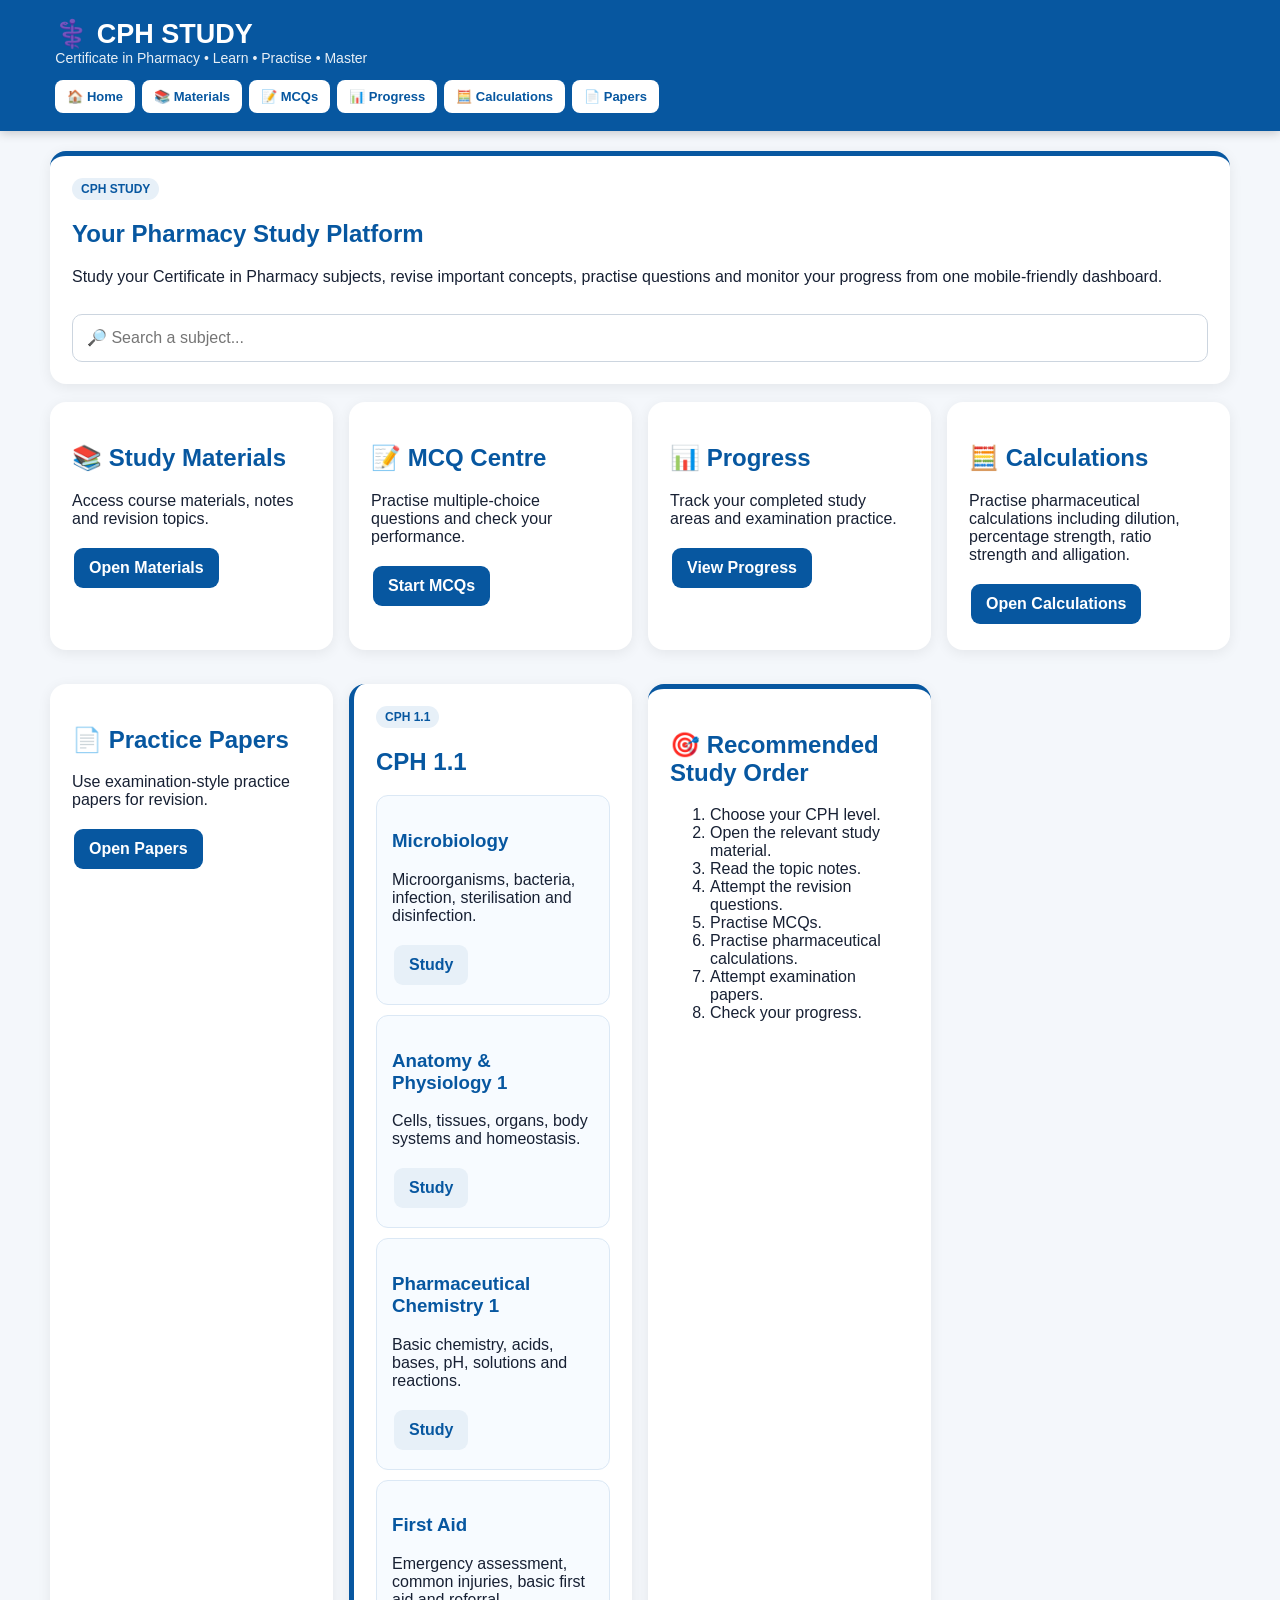
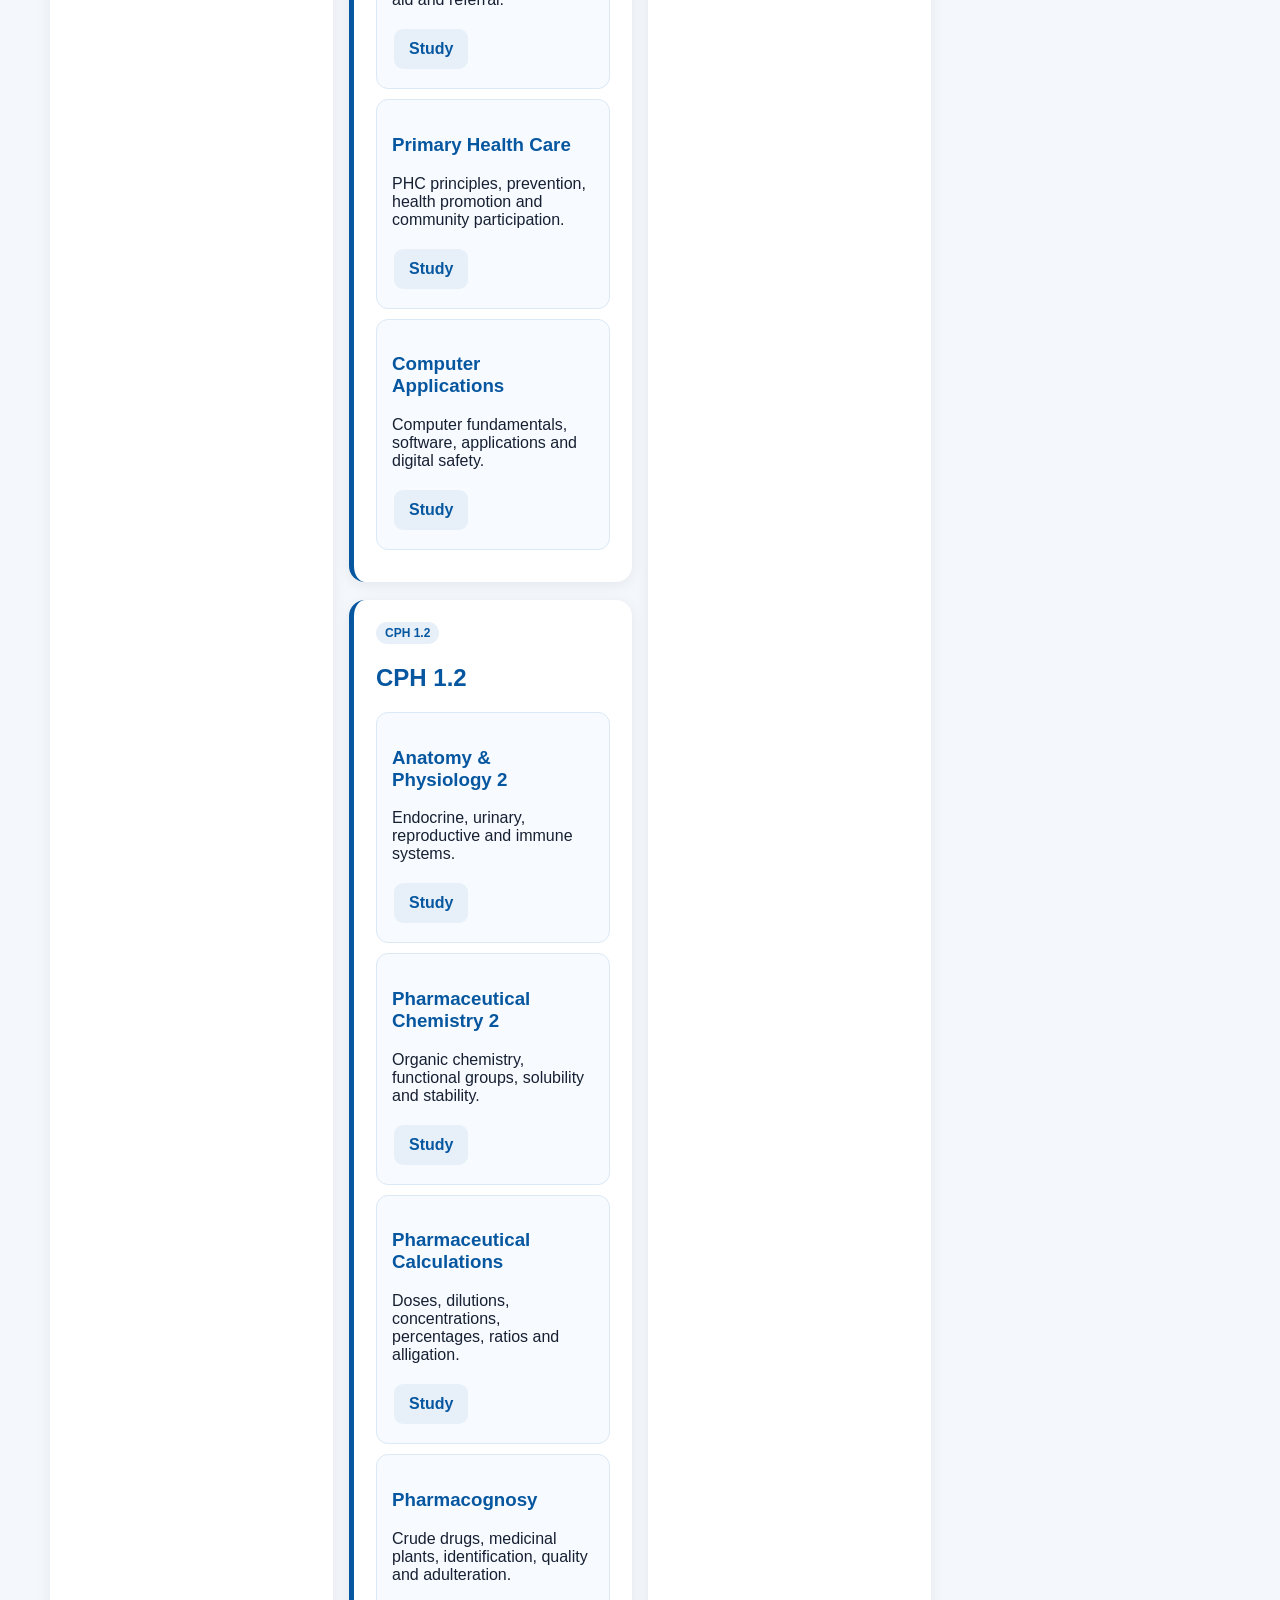
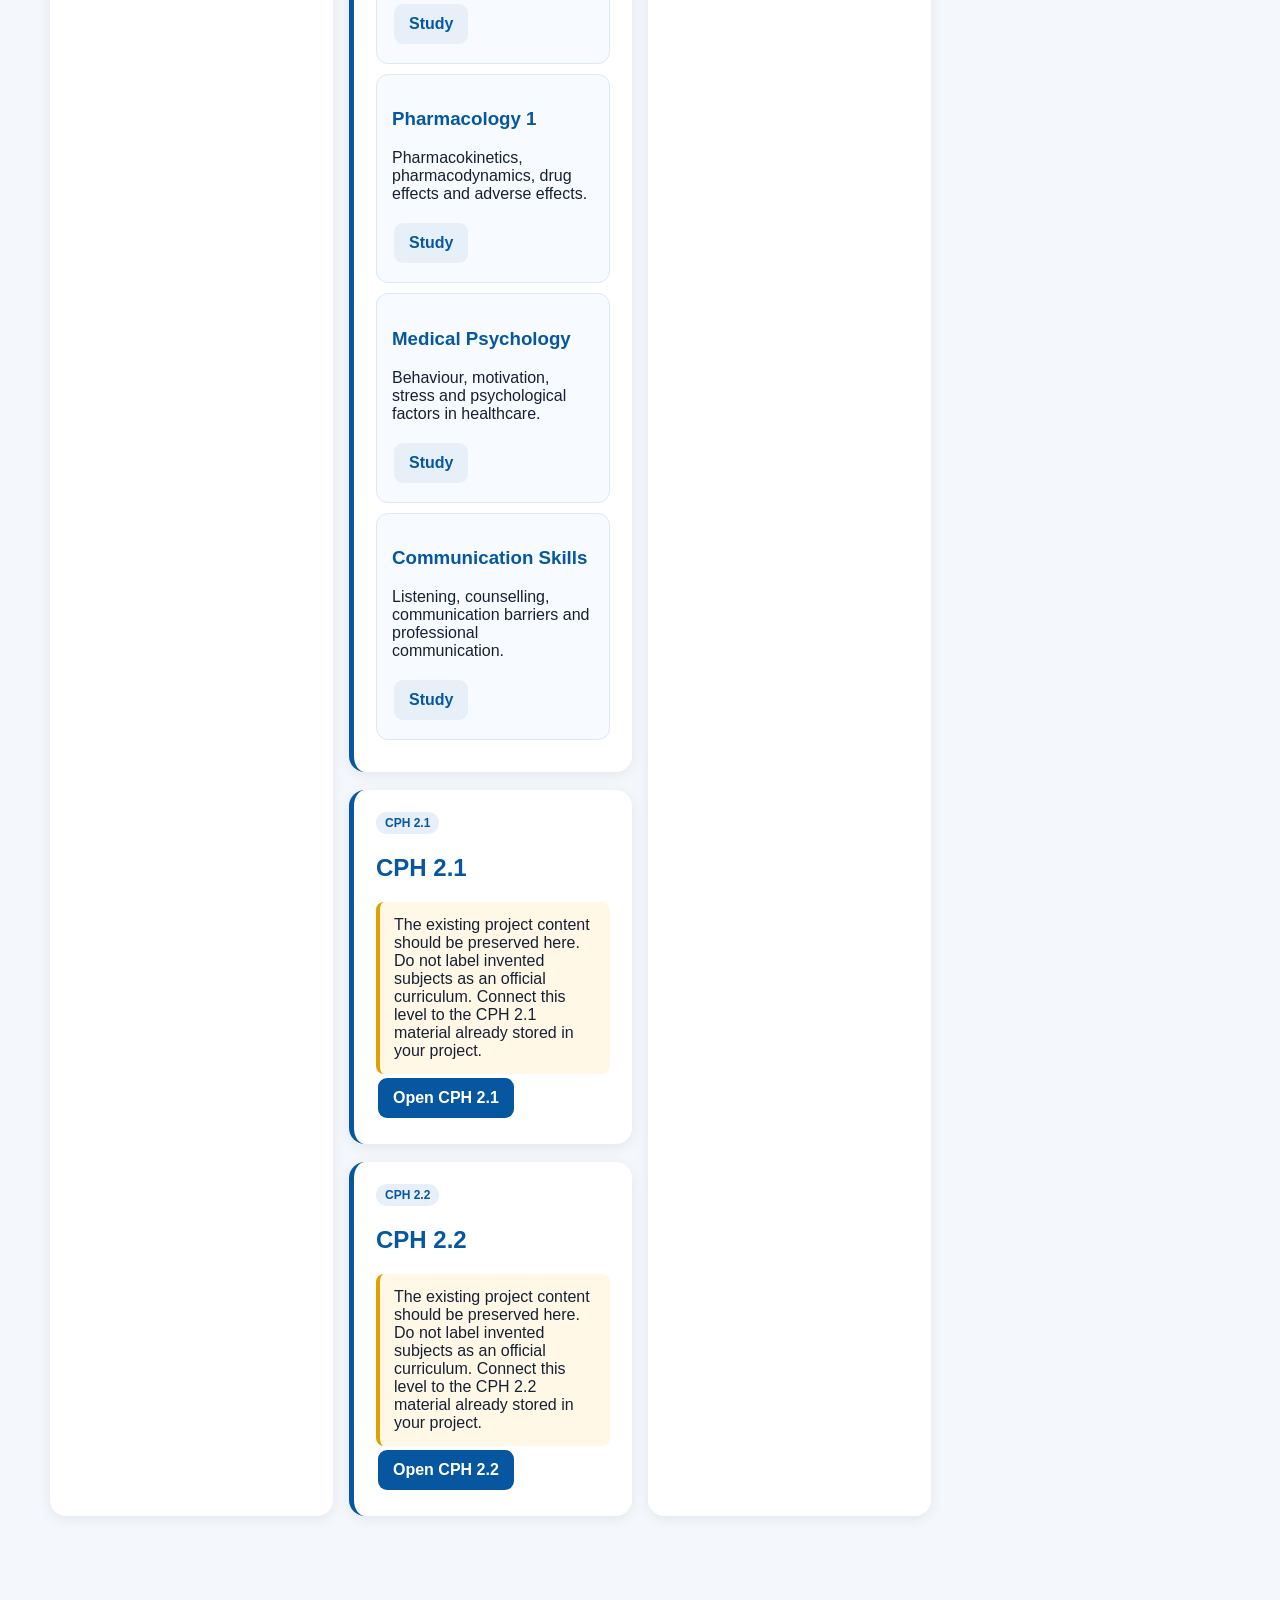
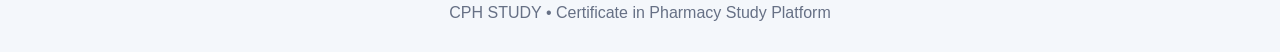
==== commit 9e8fa900: "Update index.html" ====
--- a/index.html
+++ b/index.html
@@ -2,52 +2,39 @@
 <html lang="en">
 <head>
 <meta charset="UTF-8">
-<meta name="viewport" content="width=device-width, initial-scale=1.0">
+<meta name="viewport" content="width=device-width,initial-scale=1">
 <meta name="theme-color" content="#0757a0">
-<meta name="description" content="CPH STUDY - Certificate in Pharmacy Learning and Examination Platform">
+<meta name="description" content="CPH STUDY - Certificate in Pharmacy Study Platform">
 <title>CPH STUDY</title>
 
 <style>
-:root{
-  --primary:#0757a0;
-  --secondary:#0b72c9;
-  --bg:#f3f6fa;
-  --card:#ffffff;
-  --text:#172033;
-  --muted:#667085;
-  --border:#d9e1ea;
-  --success:#15803d;
-  --danger:#dc2626;
-}
 *{box-sizing:border-box}
-html{scroll-behavior:smooth}
 body{
   margin:0;
   font-family:Arial,Helvetica,sans-serif;
-  background:var(--bg);
-  color:var(--text);
-  line-height:1.6;
+  background:#f4f7fb;
+  color:#172033;
 }
 header{
-  background:var(--primary);
+  background:#0757a0;
   color:#fff;
   padding:18px;
   position:sticky;
   top:0;
-  z-index:1000;
-  box-shadow:0 2px 12px #0003;
-}
-.header-inner{
-  max-width:1200px;
+  z-index:10;
+  box-shadow:0 2px 10px #0003;
+}
+.wrap{
+  width:min(1180px,94%);
   margin:auto;
 }
 .logo{
-  font-size:25px;
+  font-size:27px;
   font-weight:800;
 }
-.subtitle{
+.tag{
+  opacity:.9;
   font-size:14px;
-  opacity:.9;
 }
 nav{
   display:flex;
@@ -55,152 +42,97 @@
   gap:7px;
   margin-top:14px;
 }
-nav button{
-  border:0;
+nav a{
+  text-decoration:none;
+  background:#fff;
+  color:#0757a0;
+  padding:9px 12px;
   border-radius:8px;
-  padding:10px 12px;
+  font-weight:700;
+  font-size:13px;
+}
+nav a:hover{
+  transform:translateY(-1px);
+}
+main{
+  padding:20px 0 40px;
+}
+.hero,.card,.level{
   background:#fff;
-  color:var(--primary);
-  font-weight:700;
-  cursor:pointer;
-}
-nav button:hover{opacity:.85}
-
-main{
-  max-width:1200px;
-  margin:auto;
-  padding:20px;
-}
-.page{display:none}
-.page.active{display:block}
-
-.hero,.card,.panel{
-  background:var(--card);
-  border-radius:14px;
-  padding:20px;
-  box-shadow:0 2px 10px #00000012;
+  border-radius:16px;
+  padding:22px;
   margin-bottom:18px;
+  box-shadow:0 3px 14px #00000012;
 }
 .hero{
-  border-top:5px solid var(--primary);
+  border-top:5px solid #0757a0;
+}
+h1,h2,h3{
+  color:#0757a0;
 }
 .grid{
   display:grid;
   grid-template-columns:repeat(auto-fit,minmax(240px,1fr));
   gap:16px;
 }
-.card h3{margin-top:0;color:var(--primary)}
-.card button,.primary{
-  background:var(--primary);
-  color:#fff;
+.level{
+  border-left:5px solid #0757a0;
+}
+.subject{
+  background:#f7fbff;
+  border:1px solid #dbe8f5;
+  border-radius:12px;
+  padding:15px;
+  margin:10px 0;
+}
+.btn{
+  display:inline-block;
+  text-decoration:none;
   border:0;
-  border-radius:8px;
-  padding:11px 14px;
-  cursor:pointer;
+  border-radius:9px;
+  padding:11px 15px;
+  background:#0757a0;
+  color:white;
   font-weight:700;
-}
-.secondary{
-  background:#e8f1fa;
-  color:var(--primary);
-  border:0;
-  border-radius:8px;
-  padding:10px 13px;
-  cursor:pointer;
-  font-weight:700;
+  margin:4px 2px;
+}
+.btn.alt{
+  background:#e7f0f8;
+  color:#0757a0;
 }
 .search{
   width:100%;
   padding:14px;
-  border:1px solid var(--border);
+  border:1px solid #ccd5df;
   border-radius:10px;
   font-size:16px;
   margin-top:12px;
 }
 .badge{
   display:inline-block;
-  background:#e8f1fa;
-  color:var(--primary);
-  padding:5px 9px;
+  padding:4px 9px;
   border-radius:20px;
+  background:#e7f0f8;
+  color:#0757a0;
   font-size:12px;
   font-weight:700;
 }
-.unit-card{
-  border-left:5px solid var(--primary);
-}
-.note{
-  background:#f8fbff;
-  border:1px solid #dbe8f5;
-  border-radius:10px;
-  padding:16px;
-  margin:14px 0;
-}
-.note h3{margin-top:0}
-.question{
-  background:#fff;
-  border:1px solid var(--border);
-  border-radius:12px;
-  padding:18px;
-  margin:15px 0;
-}
-.option{
-  display:block;
-  padding:11px;
-  margin:8px 0;
-  border:1px solid var(--border);
+.notice{
+  background:#fff8e7;
+  border-left:4px solid #e0a000;
+  padding:14px;
   border-radius:8px;
-  cursor:pointer;
-}
-.option:hover{background:#f3f7fb}
-.correct{border-color:var(--success)!important;background:#dcfce7!important}
-.wrong{border-color:var(--danger)!important;background:#fee2e2!important}
-.answer{
-  display:none;
-  background:#f0fdf4;
-  border-left:4px solid var(--success);
-  padding:12px;
-  margin-top:10px;
-}
-.show{display:block}
-.progress-track{
-  height:14px;
-  background:#e5e7eb;
-  border-radius:20px;
-  overflow:hidden;
-}
-.progress-fill{
-  height:100%;
-  width:0;
-  background:var(--primary);
-}
-.stat{
-  font-size:28px;
-  font-weight:800;
-  color:var(--primary);
-}
-table{
-  width:100%;
-  border-collapse:collapse;
-  margin:12px 0;
-}
-th,td{
-  border:1px solid var(--border);
-  padding:9px;
-  text-align:left;
-}
-th{background:#eef4f9}
+}
 footer{
   text-align:center;
-  color:var(--muted);
   padding:30px;
-}
-.hidden{display:none!important}
-
+  color:#667085;
+}
 @media(max-width:600px){
-  main{padding:12px}
-  header{padding:13px}
-  nav button{font-size:12px;padding:8px}
-  .hero,.card,.panel{padding:15px}
+  header{padding:14px}
+  .logo{font-size:23px}
+  .hero,.card,.level{padding:16px}
+  nav a{font-size:12px;padding:8px 9px}
 }
 </style>
 </head>
@@ -208,768 +140,318 @@
 <body>
 
 <header>
-<div class="header-inner">
-  <div class="logo">⚕️ CPH STUDY</div>
-  <div class="subtitle">Certificate in Pharmacy • Learn • Practise • Master</div>
-
-  <nav>
-    <button onclick="page('home')">🏠 Home</button>
-    <button onclick="page('curriculum')">📚 Curriculum</button>
-    <button onclick="page('mcq')">📝 MCQs</button>
-    <button onclick="page('papers')">📄 20 Papers</button>
-    <button onclick="page('calc')">🧮 Calculations</button>
-    <button onclick="page('progress')">📊 Progress</button>
-    <button onclick="page('bookmarks')">🔖 Bookmarks</button>
-    <button onclick="toggleDark()">🌙</button>
-  </nav>
+<div class="wrap">
+
+<div class="logo">⚕️ CPH STUDY</div>
+<div class="tag">
+Certificate in Pharmacy • Learn • Practise • Master
+</div>
+
+<nav>
+<a href="index.html">🏠 Home</a>
+<a href="materials.html">📚 Materials</a>
+<a href="quiz.html">📝 MCQs</a>
+<a href="progress.html">📊 Progress</a>
+<a href="calculations.html">🧮 Calculations</a>
+<a href="papers.html">📄 Papers</a>
+</nav>
+
 </div>
 </header>
 
-<main>
-
-<!-- HOME -->
-<section id="home" class="page active">
-
-<div class="hero">
-<h1>Welcome to CPH STUDY</h1>
-<p>
-A structured Certificate in Pharmacy learning and examination platform.
-Study your course units, revise concepts, practise MCQs, attempt papers,
-work pharmaceutical calculations and monitor your progress.
+<main class="wrap">
+
+<section class="hero">
+
+<span class="badge">CPH STUDY</span>
+
+<h1>Your Pharmacy Study Platform</h1>
+
+<p>
+Study your Certificate in Pharmacy subjects, revise important
+concepts, practise questions and monitor your progress from one
+mobile-friendly dashboard.
 </p>
 
 <input
+class="search"
 id="search"
-class="search"
-placeholder="🔎 Search a course, topic or keyword..."
-oninput="searchAll()">
-</div>
-
-<div class="grid">
+type="search"
+placeholder="🔎 Search a subject..."
+oninput="searchSubjects()">
+
+</section>
+
+
+<section class="grid">
 
 <div class="card">
-<h3>📚 CPH Curriculum</h3>
-<p>Access all CPH 1.1 and CPH 1.2 course units.</p>
-<button onclick="page('curriculum')">Open Curriculum</button>
+<h2>📚 Study Materials</h2>
+<p>
+Access course materials, notes and revision topics.
+</p>
+<a class="btn" href="materials.html">
+Open Materials
+</a>
 </div>
 
 <div class="card">
-<h3>📝 MCQ Centre</h3>
-<p>Test your understanding with examination-style multiple-choice questions.</p>
-<button onclick="page('mcq')">Start MCQs</button>
+<h2>📝 MCQ Centre</h2>
+<p>
+Practise multiple-choice questions and check your performance.
+</p>
+<a class="btn" href="quiz.html">
+Start MCQs
+</a>
 </div>
 
 <div class="card">
-<h3>📄 Examination Papers</h3>
-<p>Twenty paper slots for systematic examination practice.</p>
-<button onclick="page('papers')">Open Papers</button>
+<h2>📊 Progress</h2>
+<p>
+Track your completed study areas and examination practice.
+</p>
+<a class="btn" href="progress.html">
+View Progress
+</a>
 </div>
 
 <div class="card">
-<h3>🧮 Calculations</h3>
-<p>Master dilution, concentration, dosage, ratio strength and alligation.</p>
-<button onclick="page('calc')">Open Calculations</button>
+<h2>🧮 Calculations</h2>
+<p>
+Practise pharmaceutical calculations including dilution,
+percentage strength, ratio strength and alligation.
+</p>
+<a class="btn" href="calculations.html">
+Open Calculations
+</a>
 </div>
 
 <div class="card">
-<h3>📊 Progress</h3>
-<p>Track completed units and examination performance.</p>
-<button onclick="page('progress')">View Progress</button>
-</div>
-
-<div class="card">
-<h3>🔖 Bookmarks</h3>
-<p>Save important course units for quick revision.</p>
-<button onclick="page('bookmarks')">View Bookmarks</button>
-</div>
-
-</div>
-
-<div class="hero">
-<h2>💡 Study Strategy</h2>
+<h2>📄 Practice Papers</h2>
+<p>
+Use examination-style practice papers for revision.
+</p>
+<a class="btn" href="papers.html">
+Open Papers
+</a>
+</div>
+
+</div>
+
+
+<section id="levels">
+
+<div class="level">
+
+<span class="badge">CPH 1.1</span>
+<h2>CPH 1.1</h2>
+
+<div class="subject">
+<h3>Microbiology</h3>
+<p>Microorganisms, bacteria, infection, sterilisation and disinfection.</p>
+<a class="btn alt" href="materials.html?subject=Microbiology">
+Study
+</a>
+</div>
+
+<div class="subject">
+<h3>Anatomy & Physiology 1</h3>
+<p>Cells, tissues, organs, body systems and homeostasis.</p>
+<a class="btn alt" href="materials.html?subject=Anatomy%20%26%20Physiology%201">
+Study
+</a>
+</div>
+
+<div class="subject">
+<h3>Pharmaceutical Chemistry 1</h3>
+<p>Basic chemistry, acids, bases, pH, solutions and reactions.</p>
+<a class="btn alt" href="materials.html?subject=Pharmaceutical%20Chemistry%201">
+Study
+</a>
+</div>
+
+<div class="subject">
+<h3>First Aid</h3>
+<p>Emergency assessment, common injuries, basic first aid and referral.</p>
+<a class="btn alt" href="materials.html?subject=First%20Aid">
+Study
+</a>
+</div>
+
+<div class="subject">
+<h3>Primary Health Care</h3>
+<p>PHC principles, prevention, health promotion and community participation.</p>
+<a class="btn alt" href="materials.html?subject=Primary%20Health%20Care">
+Study
+</a>
+</div>
+
+<div class="subject">
+<h3>Computer Applications</h3>
+<p>Computer fundamentals, software, applications and digital safety.</p>
+<a class="btn alt" href="materials.html?subject=Computer%20Applications">
+Study
+</a>
+</div>
+
+</div>
+
+
+<div class="level">
+
+<span class="badge">CPH 1.2</span>
+<h2>CPH 1.2</h2>
+
+<div class="subject">
+<h3>Anatomy & Physiology 2</h3>
+<p>Endocrine, urinary, reproductive and immune systems.</p>
+<a class="btn alt" href="materials.html?subject=Anatomy%20%26%20Physiology%202">
+Study
+</a>
+</div>
+
+<div class="subject">
+<h3>Pharmaceutical Chemistry 2</h3>
+<p>Organic chemistry, functional groups, solubility and stability.</p>
+<a class="btn alt" href="materials.html?subject=Pharmaceutical%20Chemistry%202">
+Study
+</a>
+</div>
+
+<div class="subject">
+<h3>Pharmaceutical Calculations</h3>
+<p>Doses, dilutions, concentrations, percentages, ratios and alligation.</p>
+<a class="btn alt" href="calculations.html">
+Study
+</a>
+</div>
+
+<div class="subject">
+<h3>Pharmacognosy</h3>
+<p>Crude drugs, medicinal plants, identification, quality and adulteration.</p>
+<a class="btn alt" href="materials.html?subject=Pharmacognosy">
+Study
+</a>
+</div>
+
+<div class="subject">
+<h3>Pharmacology 1</h3>
+<p>Pharmacokinetics, pharmacodynamics, drug effects and adverse effects.</p>
+<a class="btn alt" href="materials.html?subject=Pharmacology%201">
+Study
+</a>
+</div>
+
+<div class="subject">
+<h3>Medical Psychology</h3>
+<p>Behaviour, motivation, stress and psychological factors in healthcare.</p>
+<a class="btn alt" href="materials.html?subject=Medical%20Psychology">
+Study
+</a>
+</div>
+
+<div class="subject">
+<h3>Communication Skills</h3>
+<p>Listening, counselling, communication barriers and professional communication.</p>
+<a class="btn alt" href="materials.html?subject=Communication%20Skills">
+Study
+</a>
+</div>
+
+</div>
+
+
+<div class="level">
+
+<span class="badge">CPH 2.1</span>
+<h2>CPH 2.1</h2>
+
+<div class="notice">
+The existing project content should be preserved here. Do not label
+invented subjects as an official curriculum. Connect this level to
+the CPH 2.1 material already stored in your project.
+</div>
+
+<a class="btn" href="materials.html?level=CPH%202.1">
+Open CPH 2.1
+</a>
+
+</div>
+
+
+<div class="level">
+
+<span class="badge">CPH 2.2</span>
+<h2>CPH 2.2</h2>
+
+<div class="notice">
+The existing project content should be preserved here. Do not label
+invented subjects as an official curriculum. Connect this level to
+the CPH 2.2 material already stored in your project.
+</div>
+
+<a class="btn" href="materials.html?level=CPH%202.2">
+Open CPH 2.2
+</a>
+
+</div>
+
+</section>
+
+
+<section class="hero">
+
+<h2>🎯 Recommended Study Order</h2>
+
 <ol>
-<li>Understand the concept before memorising it.</li>
-<li>Make short revision notes.</li>
-<li>Practise MCQs without looking at answers.</li>
-<li>Attempt structured questions under examination conditions.</li>
-<li>Review mistakes and repeat difficult topics.</li>
+<li>Choose your CPH level.</li>
+<li>Open the relevant study material.</li>
+<li>Read the topic notes.</li>
+<li>Attempt the revision questions.</li>
+<li>Practise MCQs.</li>
+<li>Practise pharmaceutical calculations.</li>
+<li>Attempt examination papers.</li>
+<li>Check your progress.</li>
 </ol>
-</div>
 
 </section>
 
-
-<!-- CURRICULUM -->
-<section id="curriculum" class="page">
-
-<div class="hero">
-<h1>📚 CPH Curriculum</h1>
-<p>All current course units are organised by semester/level.</p>
-</div>
-
-<div id="levels"></div>
-<div id="unitViewer"></div>
-
-</section>
-
-
-<!-- MCQ -->
-<section id="mcq" class="page">
-
-<div class="hero">
-<h1>📝 MCQ Centre</h1>
-<p>Answer the questions, submit, then review your performance.</p>
-<button class="primary" onclick="startMCQ()">Start Random MCQ Test</button>
-</div>
-
-<div id="mcqArea"></div>
-
-</section>
-
-
-<!-- PAPERS -->
-<section id="papers" class="page">
-
-<div class="hero">
-<h1>📄 20-Paper Examination Centre</h1>
-<p>Select a paper. Each paper contains a structured revision set.</p>
-</div>
-
-<div id="papersGrid" class="grid"></div>
-<div id="paperArea"></div>
-
-</section>
-
-
-<!-- CALCULATIONS -->
-<section id="calc" class="page">
-
-<div class="hero">
-<h1>🧮 Pharmaceutical Calculations</h1>
-
-<div class="note">
-<h3>1. Dilution</h3>
-<p><b>Formula:</b> C₁V₁ = C₂V₂</p>
-
-<p>
-Example: Prepare 100 mL of 5% solution from a 20% stock.
-</p>
-
-<p>
-20 × V₁ = 5 × 100
-</p>
-
-<p>
-V₁ = 500 ÷ 20 = <b>25 mL</b>
-</p>
-
-<p>
-Measure 25 mL of the 20% stock and add vehicle to a final volume
-of 100 mL.
-</p>
-</div>
-
-<div class="note">
-<h3>2. Percentage Strength</h3>
-<p>
-A 5% w/v preparation contains 5 g of solute in every 100 mL
-of final preparation.
-</p>
-
-<p>
-For 500 mL:
-</p>
-
-<p>
-5 g × 500/100 = <b>25 g</b>
-</p>
-</div>
-
-<div class="note">
-<h3>3. Ratio Strength</h3>
-<p>
-A 1 in 1000 preparation means 1 part of substance is contained
-in 1000 parts of preparation.
-</p>
-</div>
-
-<div class="note">
-<h3>4. Alligation</h3>
-
-<p>
-Alligation is used when two preparations of different strengths
-are mixed to obtain an intermediate strength.
-</p>
-
-<table>
-<tr>
-<th>Preparation</th>
-<th>Strength</th>
-<th>Difference from desired</th>
-</tr>
-<tr>
-<td>Lower</td>
-<td>5%</td>
-<td>20 − 10 = 10</td>
-</tr>
-<tr>
-<td>Desired</td>
-<td>10%</td>
-<td></td>
-</tr>
-<tr>
-<td>Higher</td>
-<td>20%</td>
-<td>10 − 5 = 5</td>
-</tr>
-</table>
-
-<p>
-Ratio of lower : higher = 10 : 5 = <b>2 : 1</b>.
-</p>
-</div>
-
-<div class="note">
-<h3>5. Dose Calculation</h3>
-<p>
-<b>Required quantity = Required dose ÷ Stock dose × Quantity supplied</b>
-</p>
-
-<p>
-Example: A patient requires 250 mg. The available preparation
-contains 125 mg in 5 mL.
-</p>
-
-<p>
-250 ÷ 125 × 5 = <b>10 mL</b>.
-</p>
-</div>
-
-<div class="note">
-<h3>Practice Questions</h3>
-
-<ol>
-<li>Prepare 250 mL of a 2% solution from a 10% stock solution.</li>
-<li>How many grams are required for 750 mL of a 4% w/v preparation?</li>
-<li>What does 1 in 1000 ratio strength mean?</li>
-<li>Use alligation to prepare 15% from 10% and 25% preparations.</li>
-<li>A preparation contains 500 mg in 10 mL. What volume provides 750 mg?</li>
-</ol>
-
-<button class="secondary" onclick="toggleAnswers('calcAnswers')">
-Show Answers
-</button>
-
-<div id="calcAnswers" class="answer">
-<ol>
-<li>50 mL of the 10% stock; dilute to 250 mL.</li>
-<li>30 g.</li>
-<li>1 part solute in 1000 parts final preparation.</li>
-<li>Lower:higher = 10:5 = 2:1.</li>
-<li>15 mL.</li>
-</ol>
-</div>
-
-</div>
-
-</div>
-
-</section>
-
-
-<!-- PROGRESS -->
-<section id="progress" class="page">
-
-<div class="hero">
-<h1>📊 My Progress</h1>
-
-<div class="grid">
-<div class="card">
-<div class="stat" id="completedCount">0</div>
-<p>Units completed</p>
-</div>
-
-<div class="card">
-<div class="stat" id="mcqScore">0%</div>
-<p>MCQ accuracy</p>
-</div>
-
-<div class="card">
-<div class="stat" id="paperScore">0</div>
-<p>Papers attempted</p>
-</div>
-</div>
-
-<h3>Unit Completion</h3>
-
-<div class="progress-track">
-<div id="progressFill" class="progress-fill"></div>
-</div>
-
-<p id="progressLabel">0%</p>
-
-<button class="secondary" onclick="resetData()">Reset Progress</button>
-</div>
-
-</section>
-
-
-<!-- BOOKMARKS -->
-<section id="bookmarks" class="page">
-
-<div class="hero">
-<h1>🔖 Bookmarked Units</h1>
-<div id="bookmarkArea"></div>
-</div>
-
-</section>
-
 </main>
 
+
 <footer>
-CPH STUDY © 2026 • Certificate in Pharmacy Learning Platform
+CPH STUDY • Certificate in Pharmacy Study Platform
 </footer>
 
 
 <script>
 
-/* =========================
-   COURSE DATABASE
-========================= */
-
-const courses = {
-
-"CPH 1.1":[
-
-{
-name:"Microbiology",
-topics:[
-"Introduction to microbiology",
-"Classification of microorganisms",
-"Structure of bacteria",
-"Microbial growth",
-"Sterilisation and disinfection",
-"Infection and disease",
-"Laboratory safety"
-],
-notes:`
-<h3>Introduction</h3>
-<p>
-Microbiology is the study of microorganisms, including bacteria,
-viruses, fungi, protozoa and other microscopic biological agents.
-Knowledge of microbiology is important in pharmacy because microorganisms
-can cause disease, contaminate pharmaceutical preparations and affect
-the quality and safety of medicines.
-</p>
-
-<h3>Bacteria</h3>
-<p>
-Bacteria are microscopic prokaryotic organisms. They lack a membrane-bound
-nucleus and possess a cell membrane and cytoplasmic structures.
-Important bacterial shapes include cocci, bacilli and spiral forms.
-</p>
-
-<h3>Sterilisation</h3>
-<p>
-Sterilisation refers to a validated process designed to eliminate
-all forms of viable microorganisms from an object or preparation.
-Methods include heat, filtration and other specialised processes.
-</p>
-`,
-questions:[
-"What is microbiology?",
-"Differentiate bacteria from viruses.",
-"Explain the importance of sterilisation in pharmacy.",
-"Describe common bacterial shapes."
-]
-},
-
-{
-name:"Anatomy & Physiology 1",
-topics:[
-"Cells and tissues",
-"Musculoskeletal system",
-"Nervous system",
-"Cardiovascular system",
-"Respiratory system",
-"Digestive system"
-],
-notes:`
-<h3>Cells</h3>
-<p>
-The cell is the basic structural and functional unit of the human body.
-Major structures include the cell membrane, cytoplasm and nucleus.
-Specialised cells combine to form tissues, tissues form organs and organs
-work together in organ systems.
-</p>
-
-<h3>Homeostasis</h3>
-<p>
-Homeostasis is the maintenance of a relatively stable internal environment
-despite changes in external or internal conditions.
-</p>
-
-<h3>Cardiovascular System</h3>
-<p>
-The cardiovascular system consists primarily of the heart and blood vessels.
-Its major functions include transport of oxygen, nutrients, hormones and
-metabolic waste products.
-</p>
-`,
-questions:[
-"Define homeostasis.",
-"List the major types of body tissue.",
-"Describe the major functions of the cardiovascular system.",
-"Explain the relationship between cells, tissues, organs and systems."
-]
-},
-
-{
-name:"Pharmaceutical Chemistry 1",
-topics:[
-"Atoms and molecules",
-"Chemical bonding",
-"Acids and bases",
-"pH",
-"Solutions",
-"Chemical reactions"
-],
-notes:`
-<h3>Basic Chemistry</h3>
-<p>
-Pharmaceutical chemistry applies chemical principles to substances used
-in medicine and pharmacy. Understanding chemical structure and properties
-helps explain stability, solubility and pharmaceutical behaviour.
-</p>
-
-<h3>Acids and Bases</h3>
-<p>
-Acids and bases are important in pharmaceutical preparations. The pH of
-a solution describes its acidity or alkalinity and is particularly
-important for stability and compatibility.
-</p>
-`,
-questions:[
-"Define an atom.",
-"Differentiate an acid from a base.",
-"What is pH?",
-"Why is pharmaceutical chemistry important?"
-]
-},
-
-{
-name:"First Aid",
-topics:[
-"Emergency assessment",
-"Basic life support",
-"Bleeding",
-"Burns",
-"Fractures",
-"Shock"
-],
-notes:`
-<h3>First Aid</h3>
-<p>
-First aid consists of immediate assistance provided to a person who is
-ill or injured until appropriate professional care is available.
-</p>
-
-<h3>General Principles</h3>
-<p>
-The first aider should assess the situation, ensure personal and scene
-safety, obtain appropriate help and provide suitable immediate care
-within their level of training.
-</p>
-`,
-questions:[
-"Define first aid.",
-"State the general principles of first aid.",
-"List common causes of burns.",
-"Explain why scene safety is important."
-]
-},
-
-{
-name:"Primary Health Care (PHC)",
-topics:[
-"Definition of PHC",
-"Health promotion",
-"Disease prevention",
-"Community participation",
-"Essential health services",
-"Referral"
-],
-notes:`
-<h3>Primary Health Care</h3>
-<p>
-Primary health care is an approach to health services that emphasises
-accessible, appropriate and community-oriented care.
-</p>
-
-<h3>Prevention</h3>
-<p>
-Disease prevention includes measures aimed at preventing disease,
-detecting disease early and reducing complications or disability.
-</p>
-`,
-questions:[
-"Define primary health care.",
-"State principles of primary health care.",
-"Differentiate health promotion from disease prevention.",
-"Explain the importance of community participation."
-]
-},
-
-{
-name:"Computer Applications",
-topics:[
-"Computer hardware",
-"Software",
-"Operating systems",
-"Word processing",
-"Spreadsheets",
-"Internet safety"
-],
-notes:`
-<h3>Computer Fundamentals</h3>
-<p>
-A computer is an electronic system that receives input, processes data,
-stores information and produces output.
-</p>
-
-<h3>Applications in Pharmacy</h3>
-<p>
-Computers support record keeping, inventory management, communication,
-data analysis, research and preparation of professional documents.
-</p>
-`,
-questions:[
-"Define hardware.",
-"Differentiate hardware from software.",
-"List applications of computers in pharmacy.",
-"State basic principles of safe internet use."
-]
-}
-
-],
-
-"CPH 1.2":[
-
-{
-name:"Anatomy & Physiology 2",
-topics:[
-"Endocrine system",
-"Urinary system",
-"Reproductive system",
-"Immune system",
-"Special senses"
-],
-notes:`
-<h3>Endocrine System</h3>
-<p>
-The endocrine system consists of glands that produce hormones. Hormones
-act as chemical messengers and regulate processes including metabolism,
-growth, reproduction and fluid balance.
-</p>
-
-<h3>Urinary System</h3>
-<p>
-The urinary system includes the kidneys, ureters, bladder and urethra.
-The kidneys help regulate fluid and electrolyte balance and remove
-metabolic waste through urine formation.
-</p>
-`,
-questions:[
-"Define a hormone.",
-"State functions of the kidneys.",
-"List major endocrine glands.",
-"Explain the role of the urinary system."
-]
-},
-
-{
-name:"Pharmaceutical Chemistry 2",
-topics:[
-"Organic compounds",
-"Functional groups",
-"Solubility",
-"Stability",
-"Drug-related chemistry"
-],
-notes:`
-<h3>Pharmaceutical Chemistry</h3>
-<p>
-Pharmaceutical chemistry examines the chemical characteristics of
-medicinal substances and how those characteristics influence their
-pharmaceutical use.
-</p>
-
-<h3>Solubility</h3>
-<p>
-Solubility describes the ability of a substance to dissolve in a
-particular solvent under specified conditions. It is important in
-formulation and drug availability.
-</p>
-`,
-questions:[
-"Define solubility.",
-"Name common organic functional groups.",
-"Why is chemical stability important in pharmacy?",
-"Explain how chemistry relates to drug formulation."
-]
-},
-
-{
-name:"Pharmaceutical Calculations",
-topics:[
-"Units and conversions",
-"Dosage",
-"Percentage strength",
-"Dilution",
-"Ratio strength",
-"Alligation",
-"Concentration"
-],
-notes:`
-<h3>Core Principles</h3>
-<p>
-Pharmaceutical calculations require correct units, accurate arithmetic,
-appropriate formula selection and a final answer expressed with suitable
-units.
-</p>
-
-<h3>Dilution</h3>
-<p><b>C₁V₁ = C₂V₂</b></p>
-
-<h3>Alligation</h3>
-<p>
-Alligation determines the relative quantities of preparations with
-different strengths required to produce a desired intermediate strength.
-</p>
-`,
-questions:[
-"Solve a dilution using C₁V₁=C₂V₂.",
-"Calculate a percentage strength.",
-"Explain ratio strength.",
-"Explain alligation."
-]
-},
-
-{
-name:"Pharmacognosy",
-topics:[
-"Natural drugs",
-"Medicinal plants",
-"Plant identification",
-"Crude drugs",
-"Adulteration",
-"Storage"
-],
-notes:`
-<h3>Introduction</h3>
-<p>
-Pharmacognosy is the study of crude drugs and medicinal substances
-obtained from natural sources, particularly plants.
-</p>
-
-<h3>Importance</h3>
-<p>
-Pharmacognosy helps pharmacy students understand identification,
-collection, processing, storage, quality and medicinal uses of natural
-drug materials.
-</p>
-`,
-questions:[
-"Define pharmacognosy.",
-"What is a crude drug?",
-"Explain adulteration.",
-"State factors affecting storage of crude drugs."
-]
-},
-
-{
-name:"Pharmacology 1",
-topics:[
-"Drug terminology",
-"Pharmacokinetics",
-"Pharmacodynamics",
-"Routes of administration",
-"Adverse effects",
-"Drug interactions"
-],
-notes:`
-<h3>Pharmacology</h3>
-<p>
-Pharmacology is the study of drugs and their interactions with living
-systems.
-</p>
-
-<h3>Pharmacokinetics</h3>
-<p>
-Pharmacokinetics concerns what the body does to a drug and commonly
-includes absorption, distribution, metabolism and excretion.
-</p>
-
-<h3>Pharmacodynamics</h3>
-<p>
-Pharmacodynamics concerns what a drug does to the body, including its
-mechanisms and effects.
-</p>
-`,
-questions:[
-"Define pharmacology.",
-"Differentiate pharmacokinetics and pharmacodynamics.",
-"List the main pharmacokinetic processes.",
-"What is an adverse drug reaction?"
-]
-},
-
-{
-name:"Medical Psychology",
-topics:[
-"Human behaviour",
-"Stress",
-"Motivation",
-"Patient behaviour",
-"Psychological support"
-],
-notes:`
-<h3>Medical Psychology</h3>
-<p>
-Medical psychology examines psychological processes relevant to health,
-illness, patient behaviour and healthcare interactions.
-</p>
-
-<h3>Communication and Patients</h3>
-<p>
-Healthcare professionals need respectful, clear and appropriate
-communication when obtaining information and supporting patients.
-</p>
-`,
-questions:[
-"Define medical psychology.",
-"What factors can influence patient behaviour?",
-"Explain the importance of communication in healthcare.",
-"What is stress?"
-]
-},
-
-{
-name:"Communication Skills",
-topics:[
-"Verbal communication",
-"Non-verbal communication",
-"Listening",
-"Written communication",
-"Professional communication",
-"Patient counselling"
-],
-notes:`
-<h3>Communication</h3>
-<p>
-Effective communication involves transmitting and receiving information
-clearly and appropriately.
-</p>
-
-<h3>Active Listening</h3>
-<p
+function searchSubjects(){
+
+const value=
+document.getElementById("search")
+.value
+.toLowerCase()
+.trim();
+
+const subjects=
+document.querySelectorAll(".subject");
+
+subjects.forEach(function(subject){
+
+const text=
+subject.innerText.toLowerCase();
+
+subject.style.display=
+(!value || text.includes(value))
+?"block"
+:"none";
+
+});
+
+}
+
+</script>
+
+</body>
+  </html>
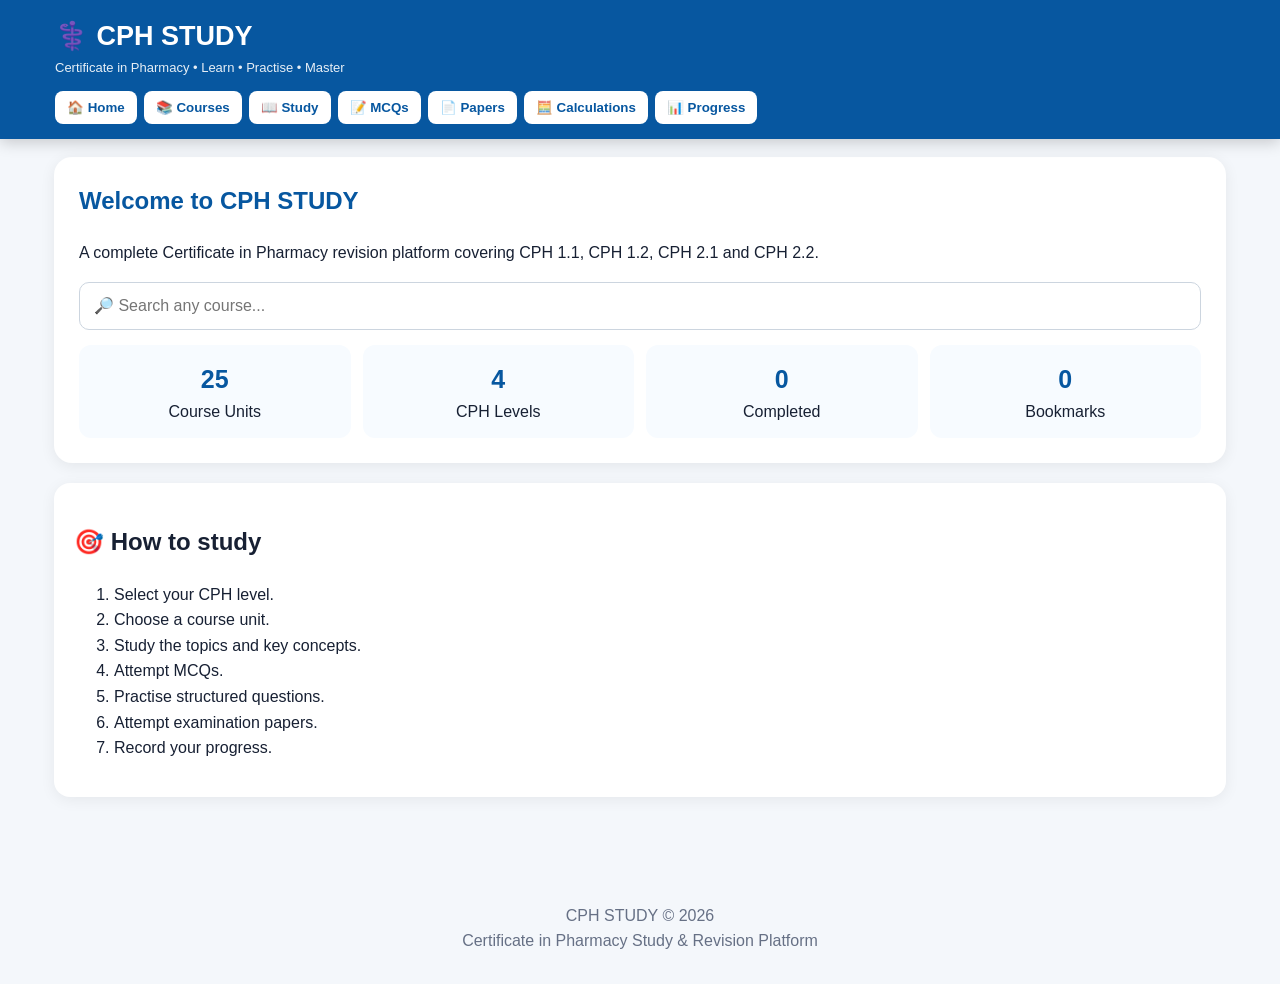
==== commit 625ec80a: "Update index.html" ====
--- a/index.html
+++ b/index.html
@@ -4,135 +4,202 @@
 <meta charset="UTF-8">
 <meta name="viewport" content="width=device-width,initial-scale=1">
 <meta name="theme-color" content="#0757a0">
-<meta name="description" content="CPH STUDY - Certificate in Pharmacy Study Platform">
+<meta name="description" content="CPH STUDY — Certificate in Pharmacy Study Platform">
 <title>CPH STUDY</title>
 
 <style>
 *{box-sizing:border-box}
+html{scroll-behavior:smooth}
 body{
-  margin:0;
-  font-family:Arial,Helvetica,sans-serif;
-  background:#f4f7fb;
-  color:#172033;
+ margin:0;
+ font-family:Arial,Helvetica,sans-serif;
+ background:#f4f7fb;
+ color:#172033;
+ line-height:1.6
 }
 header{
-  background:#0757a0;
-  color:#fff;
-  padding:18px;
-  position:sticky;
-  top:0;
-  z-index:10;
-  box-shadow:0 2px 10px #0003;
-}
-.wrap{
-  width:min(1180px,94%);
-  margin:auto;
-}
-.logo{
-  font-size:27px;
-  font-weight:800;
-}
-.tag{
-  opacity:.9;
-  font-size:14px;
-}
+ position:sticky;
+ top:0;
+ z-index:100;
+ background:#0757a0;
+ color:white;
+ box-shadow:0 3px 15px #0003
+}
+.header{
+ max-width:1200px;
+ margin:auto;
+ padding:15px
+}
+.brand{
+ font-size:27px;
+ font-weight:800
+}
+.subtitle{font-size:13px;opacity:.9}
 nav{
-  display:flex;
-  flex-wrap:wrap;
-  gap:7px;
-  margin-top:14px;
-}
-nav a{
-  text-decoration:none;
-  background:#fff;
-  color:#0757a0;
-  padding:9px 12px;
-  border-radius:8px;
-  font-weight:700;
-  font-size:13px;
-}
-nav a:hover{
-  transform:translateY(-1px);
+ display:flex;
+ flex-wrap:wrap;
+ gap:7px;
+ margin-top:12px
+}
+nav button{
+ border:0;
+ border-radius:8px;
+ padding:9px 12px;
+ background:white;
+ color:#0757a0;
+ font-weight:700;
+ cursor:pointer
 }
 main{
-  padding:20px 0 40px;
-}
-.hero,.card,.level{
-  background:#fff;
-  border-radius:16px;
-  padding:22px;
-  margin-bottom:18px;
-  box-shadow:0 3px 14px #00000012;
+ max-width:1200px;
+ margin:auto;
+ padding:18px 14px 60px
 }
 .hero{
-  border-top:5px solid #0757a0;
-}
-h1,h2,h3{
-  color:#0757a0;
-}
-.grid{
-  display:grid;
-  grid-template-columns:repeat(auto-fit,minmax(240px,1fr));
-  gap:16px;
+ background:white;
+ border-radius:18px;
+ padding:25px;
+ box-shadow:0 3px 15px #00000012;
+ margin-bottom:20px
+}
+.hero h1{margin-top:0;color:#0757a0}
+.search{
+ width:100%;
+ padding:14px;
+ border:1px solid #ccd5df;
+ border-radius:10px;
+ font-size:16px
+}
+.stats{
+ display:grid;
+ grid-template-columns:repeat(4,1fr);
+ gap:12px;
+ margin-top:15px
+}
+.stat{
+ background:#f7fbff;
+ border-radius:12px;
+ padding:14px;
+ text-align:center
+}
+.stat b{
+ display:block;
+ font-size:25px;
+ color:#0757a0
 }
 .level{
-  border-left:5px solid #0757a0;
-}
-.subject{
-  background:#f7fbff;
-  border:1px solid #dbe8f5;
-  border-radius:12px;
-  padding:15px;
-  margin:10px 0;
+ margin:22px 0;
+ border-radius:18px;
+ overflow:hidden;
+ background:white;
+ box-shadow:0 3px 15px #00000012
+}
+.level-title{
+ padding:17px;
+ color:white;
+ font-size:21px;
+ font-weight:800
+}
+.blue{background:#0757a0}
+.green{background:#168447}
+.yellow{background:#a27600}
+.red{background:#b52b32}
+.units{
+ display:grid;
+ grid-template-columns:repeat(auto-fit,minmax(260px,1fr));
+ gap:14px;
+ padding:16px
+}
+.unit{
+ border:1px solid #dde5ed;
+ border-radius:13px;
+ padding:16px;
+ background:#fff
+}
+.unit h3{
+ margin-top:0;
+ color:#0757a0
 }
 .btn{
-  display:inline-block;
-  text-decoration:none;
-  border:0;
-  border-radius:9px;
-  padding:11px 15px;
-  background:#0757a0;
-  color:white;
-  font-weight:700;
-  margin:4px 2px;
-}
-.btn.alt{
-  background:#e7f0f8;
-  color:#0757a0;
-}
-.search{
-  width:100%;
-  padding:14px;
-  border:1px solid #ccd5df;
-  border-radius:10px;
-  font-size:16px;
-  margin-top:12px;
-}
-.badge{
-  display:inline-block;
-  padding:4px 9px;
-  border-radius:20px;
-  background:#e7f0f8;
-  color:#0757a0;
-  font-size:12px;
-  font-weight:700;
-}
-.notice{
-  background:#fff8e7;
-  border-left:4px solid #e0a000;
-  padding:14px;
-  border-radius:8px;
+ border:0;
+ border-radius:9px;
+ padding:10px 13px;
+ margin:4px 2px;
+ cursor:pointer;
+ font-weight:700;
+ background:#0757a0;
+ color:white
+}
+.btn.secondary{
+ background:#e8f1f8;
+ color:#0757a0
+}
+.btn.success{
+ background:#168447;
+ color:white
+}
+.page{display:none}
+.page.active{display:block}
+.panel{
+ background:white;
+ border-radius:16px;
+ padding:20px;
+ margin-bottom:16px;
+ box-shadow:0 3px 15px #00000010
+}
+.topic{
+ border-left:4px solid #0757a0;
+ padding:12px 15px;
+ margin:10px 0;
+ background:#f7fbff;
+ border-radius:7px
+}
+.question{
+ border:1px solid #dce4ec;
+ padding:16px;
+ border-radius:12px;
+ margin:12px 0
+}
+.option{
+ display:block;
+ padding:10px;
+ margin:7px 0;
+ border:1px solid #ccd6e0;
+ border-radius:8px;
+ cursor:pointer
+}
+.option:hover{background:#f0f6fb}
+.correct{background:#dff4e7!important}
+.wrong{background:#fde2e2!important}
+.result{
+ font-weight:800;
+ padding:12px;
+ border-radius:9px;
+ margin-top:10px
+}
+textarea{
+ width:100%;
+ min-height:130px;
+ border:1px solid #ccd5df;
+ border-radius:10px;
+ padding:12px;
+ font:inherit
 }
 footer{
-  text-align:center;
-  padding:30px;
-  color:#667085;
-}
-@media(max-width:600px){
-  header{padding:14px}
-  .logo{font-size:23px}
-  .hero,.card,.level{padding:16px}
-  nav a{font-size:12px;padding:8px 9px}
+ text-align:center;
+ padding:30px;
+ color:#667085
+}
+.empty{
+ padding:25px;
+ text-align:center;
+ color:#667085
+}
+@media(max-width:700px){
+ .stats{grid-template-columns:repeat(2,1fr)}
+ .brand{font-size:23px}
+ nav button{font-size:12px;padding:8px}
+ .units{grid-template-columns:1fr}
 }
 </style>
 </head>
@@ -140,318 +207,923 @@
 <body>
 
 <header>
-<div class="wrap">
-
-<div class="logo">⚕️ CPH STUDY</div>
-<div class="tag">
-Certificate in Pharmacy • Learn • Practise • Master
-</div>
+<div class="header">
+<div class="brand">⚕️ CPH STUDY</div>
+<div class="subtitle">Certificate in Pharmacy • Learn • Practise • Master</div>
 
 <nav>
-<a href="index.html">🏠 Home</a>
-<a href="materials.html">📚 Materials</a>
-<a href="quiz.html">📝 MCQs</a>
-<a href="progress.html">📊 Progress</a>
-<a href="calculations.html">🧮 Calculations</a>
-<a href="papers.html">📄 Papers</a>
+<button onclick="showPage('home')">🏠 Home</button>
+<button onclick="showPage('courses')">📚 Courses</button>
+<button onclick="showPage('study')">📖 Study</button>
+<button onclick="showPage('quiz')">📝 MCQs</button>
+<button onclick="showPage('papers')">📄 Papers</button>
+<button onclick="showPage('calc')">🧮 Calculations</button>
+<button onclick="showPage('progress')">📊 Progress</button>
 </nav>
-
 </div>
 </header>
 
-<main class="wrap">
-
-<section class="hero">
-
-<span class="badge">CPH STUDY</span>
-
-<h1>Your Pharmacy Study Platform</h1>
-
-<p>
-Study your Certificate in Pharmacy subjects, revise important
-concepts, practise questions and monitor your progress from one
-mobile-friendly dashboard.
-</p>
-
-<input
+
+<main>
+
+<!-- HOME -->
+<section id="home" class="page active">
+
+<div class="hero">
+<h1>Welcome to CPH STUDY</h1>
+
+<p>
+A complete Certificate in Pharmacy revision platform covering
+CPH 1.1, CPH 1.2, CPH 2.1 and CPH 2.2.
+</p>
+
+<input id="searchBox"
 class="search"
-id="search"
-type="search"
-placeholder="🔎 Search a subject..."
-oninput="searchSubjects()">
+placeholder="🔎 Search any course..."
+oninput="searchCourses()">
+
+<div class="stats">
+<div class="stat"><b>25</b>Course Units</div>
+<div class="stat"><b>4</b>CPH Levels</div>
+<div class="stat"><b id="completedCount">0</b>Completed</div>
+<div class="stat"><b id="bookmarkCount">0</b>Bookmarks</div>
+</div>
+</div>
+
+<div class="panel">
+<h2>🎯 How to study</h2>
+<ol>
+<li>Select your CPH level.</li>
+<li>Choose a course unit.</li>
+<li>Study the topics and key concepts.</li>
+<li>Attempt MCQs.</li>
+<li>Practise structured questions.</li>
+<li>Attempt examination papers.</li>
+<li>Record your progress.</li>
+</ol>
+</div>
 
 </section>
 
 
-<section class="grid">
-
-<div class="card">
-<h2>📚 Study Materials</h2>
-<p>
-Access course materials, notes and revision topics.
-</p>
-<a class="btn" href="materials.html">
-Open Materials
-</a>
-</div>
-
-<div class="card">
-<h2>📝 MCQ Centre</h2>
-<p>
-Practise multiple-choice questions and check your performance.
-</p>
-<a class="btn" href="quiz.html">
-Start MCQs
-</a>
-</div>
-
-<div class="card">
-<h2>📊 Progress</h2>
-<p>
-Track your completed study areas and examination practice.
-</p>
-<a class="btn" href="progress.html">
-View Progress
-</a>
-</div>
-
-<div class="card">
-<h2>🧮 Calculations</h2>
-<p>
-Practise pharmaceutical calculations including dilution,
-percentage strength, ratio strength and alligation.
-</p>
-<a class="btn" href="calculations.html">
-Open Calculations
-</a>
-</div>
-
-<div class="card">
-<h2>📄 Practice Papers</h2>
-<p>
-Use examination-style practice papers for revision.
-</p>
-<a class="btn" href="papers.html">
-Open Papers
-</a>
-</div>
-
-</div>
-
-
-<section id="levels">
-
-<div class="level">
-
-<span class="badge">CPH 1.1</span>
-<h2>CPH 1.1</h2>
-
-<div class="subject">
-<h3>Microbiology</h3>
-<p>Microorganisms, bacteria, infection, sterilisation and disinfection.</p>
-<a class="btn alt" href="materials.html?subject=Microbiology">
-Study
-</a>
-</div>
-
-<div class="subject">
-<h3>Anatomy & Physiology 1</h3>
-<p>Cells, tissues, organs, body systems and homeostasis.</p>
-<a class="btn alt" href="materials.html?subject=Anatomy%20%26%20Physiology%201">
-Study
-</a>
-</div>
-
-<div class="subject">
-<h3>Pharmaceutical Chemistry 1</h3>
-<p>Basic chemistry, acids, bases, pH, solutions and reactions.</p>
-<a class="btn alt" href="materials.html?subject=Pharmaceutical%20Chemistry%201">
-Study
-</a>
-</div>
-
-<div class="subject">
-<h3>First Aid</h3>
-<p>Emergency assessment, common injuries, basic first aid and referral.</p>
-<a class="btn alt" href="materials.html?subject=First%20Aid">
-Study
-</a>
-</div>
-
-<div class="subject">
-<h3>Primary Health Care</h3>
-<p>PHC principles, prevention, health promotion and community participation.</p>
-<a class="btn alt" href="materials.html?subject=Primary%20Health%20Care">
-Study
-</a>
-</div>
-
-<div class="subject">
-<h3>Computer Applications</h3>
-<p>Computer fundamentals, software, applications and digital safety.</p>
-<a class="btn alt" href="materials.html?subject=Computer%20Applications">
-Study
-</a>
-</div>
-
-</div>
-
-
-<div class="level">
-
-<span class="badge">CPH 1.2</span>
-<h2>CPH 1.2</h2>
-
-<div class="subject">
-<h3>Anatomy & Physiology 2</h3>
-<p>Endocrine, urinary, reproductive and immune systems.</p>
-<a class="btn alt" href="materials.html?subject=Anatomy%20%26%20Physiology%202">
-Study
-</a>
-</div>
-
-<div class="subject">
-<h3>Pharmaceutical Chemistry 2</h3>
-<p>Organic chemistry, functional groups, solubility and stability.</p>
-<a class="btn alt" href="materials.html?subject=Pharmaceutical%20Chemistry%202">
-Study
-</a>
-</div>
-
-<div class="subject">
-<h3>Pharmaceutical Calculations</h3>
-<p>Doses, dilutions, concentrations, percentages, ratios and alligation.</p>
-<a class="btn alt" href="calculations.html">
-Study
-</a>
-</div>
-
-<div class="subject">
-<h3>Pharmacognosy</h3>
-<p>Crude drugs, medicinal plants, identification, quality and adulteration.</p>
-<a class="btn alt" href="materials.html?subject=Pharmacognosy">
-Study
-</a>
-</div>
-
-<div class="subject">
-<h3>Pharmacology 1</h3>
-<p>Pharmacokinetics, pharmacodynamics, drug effects and adverse effects.</p>
-<a class="btn alt" href="materials.html?subject=Pharmacology%201">
-Study
-</a>
-</div>
-
-<div class="subject">
-<h3>Medical Psychology</h3>
-<p>Behaviour, motivation, stress and psychological factors in healthcare.</p>
-<a class="btn alt" href="materials.html?subject=Medical%20Psychology">
-Study
-</a>
-</div>
-
-<div class="subject">
-<h3>Communication Skills</h3>
-<p>Listening, counselling, communication barriers and professional communication.</p>
-<a class="btn alt" href="materials.html?subject=Communication%20Skills">
-Study
-</a>
-</div>
-
-</div>
-
-
-<div class="level">
-
-<span class="badge">CPH 2.1</span>
-<h2>CPH 2.1</h2>
-
-<div class="notice">
-The existing project content should be preserved here. Do not label
-invented subjects as an official curriculum. Connect this level to
-the CPH 2.1 material already stored in your project.
-</div>
-
-<a class="btn" href="materials.html?level=CPH%202.1">
-Open CPH 2.1
-</a>
-
-</div>
-
-
-<div class="level">
-
-<span class="badge">CPH 2.2</span>
-<h2>CPH 2.2</h2>
-
-<div class="notice">
-The existing project content should be preserved here. Do not label
-invented subjects as an official curriculum. Connect this level to
-the CPH 2.2 material already stored in your project.
-</div>
-
-<a class="btn" href="materials.html?level=CPH%202.2">
-Open CPH 2.2
-</a>
-
-</div>
+<!-- COURSES -->
+<section id="courses" class="page">
+
+<div class="hero">
+<h1>📚 Official CPH Curriculum</h1>
+<p>25 course units across four levels.</p>
+</div>
+
+<div id="courseContainer"></div>
 
 </section>
 
 
-<section class="hero">
-
-<h2>🎯 Recommended Study Order</h2>
-
-<ol>
-<li>Choose your CPH level.</li>
-<li>Open the relevant study material.</li>
-<li>Read the topic notes.</li>
-<li>Attempt the revision questions.</li>
-<li>Practise MCQs.</li>
-<li>Practise pharmaceutical calculations.</li>
-<li>Attempt examination papers.</li>
-<li>Check your progress.</li>
-</ol>
+<!-- STUDY -->
+<section id="study" class="page">
+
+<div class="hero">
+<h1>📖 Study Centre</h1>
+<p id="studyIntro">
+Choose a course from the Courses section to begin studying.
+</p>
+</div>
+
+<div id="studyContent"></div>
 
 </section>
 
+
+<!-- QUIZ -->
+<section id="quiz" class="page">
+
+<div class="hero">
+<h1>📝 MCQ Centre</h1>
+<p>Test your knowledge and receive instant feedback.</p>
+</div>
+
+<div id="quizContent"></div>
+
+</section>
+
+
+<!-- PAPERS -->
+<section id="papers" class="page">
+
+<div class="hero">
+<h1>📄 Practice Examination Papers</h1>
+<p>Use these papers for revision and examination preparation.</p>
+</div>
+
+<div id="paperContent"></div>
+
+</section>
+
+
+<!-- CALCULATIONS -->
+<section id="calc" class="page">
+
+<div class="hero">
+<h1>🧮 Pharmaceutical Calculations</h1>
+
+<div class="topic">
+<h3>Dilution</h3>
+<p><b>C₁V₁ = C₂V₂</b></p>
+<p>
+Where C₁ is the initial concentration,
+V₁ is the volume required from the stock,
+C₂ is the required concentration and
+V₂ is the final volume.
+</p>
+</div>
+
+<div class="topic">
+<h3>Percentage Strength</h3>
+<p>
+% w/v = grams of solute per 100 mL of solution.
+</p>
+<p>
+% w/w = grams of solute per 100 g of preparation.
+</p>
+</div>
+
+<div class="topic">
+<h3>Ratio Strength</h3>
+<p>
+A ratio such as 1:1000 means 1 part of active substance
+in 1000 parts of the preparation.
+</p>
+</div>
+
+<div class="topic">
+<h3>Alligation</h3>
+<p>
+Alligation is used to determine the proportions of two
+different strengths required to prepare an intermediate strength.
+</p>
+</div>
+
+<div class="topic">
+<h3>Example</h3>
+<p>
+Prepare 100 mL of a 10% solution from a 25% stock solution.
+</p>
+
+<p>
+C₁V₁=C₂V₂
+</p>
+
+<p>
+25 × V₁ = 10 × 100
+</p>
+
+<p>
+V₁ = 40 mL
+</p>
+
+<p>
+Therefore use <b>40 mL</b> of the 25% stock and add vehicle
+to make a final volume of <b>100 mL</b>.
+</p>
+</div>
+
+</div>
+
+</section>
+
+
+<!-- PROGRESS -->
+<section id="progress" class="page">
+
+<div class="hero">
+<h1>📊 My Progress</h1>
+
+<p>
+Completed units:
+<strong id="progressNumber">0</strong> / 25
+</p>
+
+<div id="progressList"></div>
+
+<button class="btn" onclick="resetProgress()">
+Reset Progress
+</button>
+
+</div>
+
+</section>
+
 </main>
 
 
 <footer>
-CPH STUDY • Certificate in Pharmacy Study Platform
+CPH STUDY © 2026<br>
+Certificate in Pharmacy Study & Revision Platform
 </footer>
 
 
 <script>
 
-function searchSubjects(){
-
-const value=
-document.getElementById("search")
-.value
-.toLowerCase()
-.trim();
-
-const subjects=
-document.querySelectorAll(".subject");
-
-subjects.forEach(function(subject){
-
-const text=
-subject.innerText.toLowerCase();
-
-subject.style.display=
-(!value || text.includes(value))
-?"block"
-:"none";
+/* =========================================================
+   OFFICIAL CPH CURRICULUM
+   ========================================================= */
+
+const curriculum={
+
+"CPH 1.1":{
+color:"blue",
+units:[
+"Microbiology",
+"Anatomy & Physiology 1",
+"Pharmaceutical Chemistry 1",
+"First Aid",
+"Primary Health Care (PHC)",
+"Computer Applications"
+]},
+
+"CPH 1.2":{
+color:"green",
+units:[
+"Anatomy & Physiology 2",
+"Pharmaceutical Chemistry 2",
+"Pharmaceutical Calculations",
+"Pharmacognosy",
+"Pharmacology 1",
+"Medical Psychology",
+"Communication Skills",
+"Pharmaceutical Practicals"
+]},
+
+"CPH 2.1":{
+color:"yellow",
+units:[
+"Pharmaceutics 1",
+"Pharmacy Laws & Regulations",
+"Pharmacy Practice 1",
+"Therapeutics 1",
+"Pharmacology 2",
+"Stores & Inventory Management"
+]},
+
+"CPH 2.2":{
+color:"red",
+units:[
+"Pharmaceutics 2",
+"Quality Assurance of Pharmaceuticals",
+"Pharmacy Practice 2",
+"Therapeutics 2",
+"Entrepreneurship"
+]}
+
+};
+
+
+/* =========================================================
+   STUDY TOPIC FRAMEWORK
+   ========================================================= */
+
+const studyData={
+
+"Microbiology":[
+"Introduction to microbiology",
+"Classification of microorganisms",
+"Bacteria",
+"Viruses",
+"Fungi",
+"Protozoa",
+"Microbial growth",
+"Sterilisation and disinfection",
+"Antimicrobial agents",
+"Healthcare-associated infections"
+],
+
+"Anatomy & Physiology 1":[
+"Introduction to human anatomy",
+"Cells and tissues",
+"Skeletal system",
+"Muscular system",
+"Nervous system",
+"Cardiovascular system",
+"Respiratory system",
+"Digestive system"
+],
+
+"Pharmaceutical Chemistry 1":[
+"Atoms and molecules",
+"Chemical bonding",
+"Acids and bases",
+"pH and buffers",
+"Solutions",
+"Chemical reactions",
+"Pharmaceutical substances",
+"Chemical safety"
+],
+
+"First Aid":[
+"Principles of first aid",
+"Emergency assessment",
+"Wounds and bleeding",
+"Burns",
+"Fractures and sprains",
+"Shock",
+"Poisoning",
+"Emergency referral"
+],
+
+"Primary Health Care (PHC)":[
+"Concept of primary health care",
+"Health promotion",
+"Disease prevention",
+"Community participation",
+"Maternal and child health",
+"Immunisation",
+"Nutrition",
+"Community health education"
+],
+
+"Computer Applications":[
+"Computer fundamentals",
+"Operating systems",
+"Word processing",
+"Spreadsheets",
+"Presentations",
+"Internet use",
+"Data management",
+"Digital safety"
+],
+
+"Anatomy & Physiology 2":[
+"Endocrine system",
+"Urinary system",
+"Reproductive system",
+"Immune system",
+"Special senses",
+"Homeostasis",
+"Human reproduction"
+],
+
+"Pharmaceutical Chemistry 2":[
+"Organic chemistry",
+"Functional groups",
+"Hydrocarbons",
+"Alcohols and phenols",
+"Aldehydes and ketones",
+"Carboxylic acids",
+"Drug chemistry",
+"Stability"
+],
+
+"Pharmaceutical Calculations":[
+"Units and conversions",
+"Dosage calculations",
+"Percentage strength",
+"Ratio strength",
+"Dilution",
+"Concentration",
+"Alligation",
+"Infusion calculations"
+],
+
+"Pharmacognosy":[
+"Introduction to pharmacognosy",
+"Crude drugs",
+"Medicinal plants",
+"Plant constituents",
+"Alkaloids",
+"Glycosides",
+"Adulteration",
+"Quality control"
+],
+
+"Pharmacology 1":[
+"Introduction to pharmacology",
+"Pharmacokinetics",
+"Pharmacodynamics",
+"Drug receptors",
+"Adverse drug reactions",
+"Drug interactions",
+"Routes of administration",
+"Drug dosage forms"
+],
+
+"Medical Psychology":[
+"Introduction to psychology",
+"Human behaviour",
+"Learning",
+"Motivation",
+"Stress",
+"Communication and behaviour",
+"Patient behaviour"
+],
+
+"Communication Skills":[
+"Communication process",
+"Verbal communication",
+"Non-verbal communication",
+"Listening",
+"Counselling",
+"Communication barriers",
+"Professional communication",
+"Patient education"
+],
+
+"Pharmaceutical Practicals":[
+"Laboratory safety",
+"Measurement",
+"Weighing",
+"Preparation of solutions",
+"Pharmaceutical calculations",
+"Dispensing procedures",
+"Labelling",
+"Record keeping"
+],
+
+"Pharmaceutics 1":[
+"Introduction to pharmaceutics",
+"Dosage forms",
+"Solutions",
+"Suspensions",
+"Emulsions",
+"Powders",
+"Ointments",
+"Suppositories"
+],
+
+"Pharmacy Laws & Regulations":[
+"Pharmacy legislation",
+"Professional responsibilities",
+"Regulation of medicines",
+"Controlled medicines",
+"Prescription requirements",
+"Dispensing requirements",
+"Record keeping",
+"Professional ethics"
+],
+
+"Pharmacy Practice 1":[
+"Introduction to pharmacy practice",
+"Patient care",
+"Prescription interpretation",
+"Dispensing",
+"Labelling",
+"Patient counselling",
+"Medication safety",
+"Referral"
+],
+
+"Therapeutics 1":[
+"Principles of therapeutics",
+"Rational medicine use",
+"Common diseases",
+"Treatment principles",
+"Patient assessment",
+"Drug selection",
+"Monitoring",
+"Patient counselling"
+],
+
+"Pharmacology 2":[
+"Autonomic drugs",
+"Cardiovascular drugs",
+"Antimicrobial drugs",
+"Analgesics",
+"Anti-inflammatory drugs",
+"Respiratory drugs",
+"Gastrointestinal drugs",
+"Endocrine drugs"
+],
+
+"Stores & Inventory Management":[
+"Pharmaceutical stores",
+"Inventory systems",
+"Stock records",
+"Ordering",
+"Receiving medicines",
+"Storage conditions",
+"FEFO and FIFO",
+"Stock control"
+],
+
+"Pharmaceutics 2":[
+"Advanced dosage forms",
+"Tablets",
+"Capsules",
+"Sterile preparations",
+"Parenteral products",
+"Modified-release preparations",
+"Packaging",
+"Stability"
+],
+
+"Quality Assurance of Pharmaceuticals":[
+"Quality assurance principles",
+"Quality control",
+"Good Manufacturing Practice",
+"Good Storage Practice",
+"Good Distribution Practice",
+"Sampling",
+"Documentation",
+"Stability testing"
+],
+
+"Pharmacy Practice 2":[
+"Advanced pharmacy practice",
+"Medication review",
+"Patient counselling",
+"Adherence",
+"Drug-related problems",
+"Pharmacovigilance",
+"Public health pharmacy",
+"Professional practice"
+],
+
+"Therapeutics 2":[
+"Advanced therapeutics",
+"Chronic diseases",
+"Infectious diseases",
+"Cardiovascular therapeutics",
+"Respiratory therapeutics",
+"Endocrine therapeutics",
+"Gastrointestinal therapeutics",
+"Special populations"
+],
+
+"Entrepreneurship":[
+"Entrepreneurship concepts",
+"Business ideas",
+"Business planning",
+"Market research",
+"Financial management",
+"Marketing",
+"Customer service",
+"Small business management"
+]
+
+};
+
+
+/* =========================================================
+   SAMPLE QUESTION BANK
+   ========================================================= */
+
+const questions=[
+
+{
+subject:"Microbiology",
+q:"Which group contains bacteria?",
+options:["Prokaryotic microorganisms","Multicellular animals","Plants","Viruses only"],
+answer:0,
+explain:"Bacteria are prokaryotic microorganisms."
+},
+
+{
+subject:"Pharmaceutical Calculations",
+q:"Which equation is commonly used for dilution calculations?",
+options:["C₁V₁ = C₂V₂","E = mc²","PV = nRT","A = πr²"],
+answer:0,
+explain:"C₁V₁ = C₂V₂ relates concentration and volume before and after dilution."
+},
+
+{
+subject:"Pharmacology 1",
+q:"Pharmacokinetics describes:",
+options:[
+"What the drug does to the body",
+"What the body does to the drug",
+"Only adverse effects",
+"Only drug interactions"
+],
+answer:1,
+explain:"Pharmacokinetics covers absorption, distribution, metabolism and excretion."
+},
+
+{
+subject:"Pharmacy Practice 1",
+q:"Which activity is central to dispensing?",
+options:[
+"Preparing and supplying medicines appropriately",
+"Manufacturing computers",
+"Building hospitals",
+"Writing legislation"
+],
+answer:0,
+explain:"Dispensing involves appropriate preparation, labelling and supply of medicines."
+},
+
+{
+subject:"Quality Assurance of Pharmaceuticals",
+q:"GMP primarily aims to ensure:",
+options:[
+"Consistent production and quality of medicines",
+"Advertising only",
+"Hospital construction",
+"Patient diagnosis"
+],
+answer:0,
+explain:"Good Manufacturing Practice helps ensure medicines are consistently produced and controlled to appropriate quality standards."
+}
+
+];
+
+
+/* =========================================================
+   NAVIGATION
+   ========================================================= */
+
+function showPage(id){
+
+document.querySelectorAll(".page")
+.forEach(p=>p.classList.remove("active"));
+
+const page=document.getElementById(id);
+
+if(page)page.classList.add("active");
+
+window.scrollTo({top:0,behavior:"smooth"});
+
+if(id==="courses")renderCourses();
+if(id==="progress")renderProgress();
+if(id==="quiz")renderQuiz();
+if(id==="papers")renderPapers();
+
+}
+
+
+/* =========================================================
+   COURSES
+   ========================================================= */
+
+function renderCourses(){
+
+const box=document.getElementById("courseContainer");
+box.innerHTML="";
+
+Object.entries(curriculum).forEach(([level,data])=>{
+
+const section=document.createElement("div");
+section.className="level";
+
+section.innerHTML=`
+<div class="level-title ${data.color}">
+${level} — ${data.units.length} Units
+</div>
+<div class="units"></div>
+`;
+
+const units=section.querySelector(".units");
+
+data.units.forEach(subject=>{
+
+const div=document.createElement("div");
+div.className="unit";
+
+div.innerHTML=`
+<h3>${subject}</h3>
+<p>${studyData[subject]?
+studyData[subject].length+" study topics available."
+:"Study content available."}</p>
+
+<button class="btn"
+onclick='openStudy(${JSON.stringify(subject)})'>
+📖 Study
+</button>
+
+<button class="btn secondary"
+onclick='bookmark(${JSON.stringify(subject)})'>
+🔖 Bookmark
+</button>
+
+<button class="btn success"
+onclick='complete(${JSON.stringify(subject)})'>
+✓ Complete
+</button>
+`;
+
+units.appendChild(div);
 
 });
 
-}
-
-</script>
-
-</body>
-  </html>
+box.appendChild(section);
+
+});
+
+updateStats();
+
+}
+
+
+/* =========================================================
+   STUDY
+   ========================================================= */
+
+function openStudy(subject){
+
+showPage("study");
+
+const topics=studyData[subject]||[];
+
+document.getElementById("studyIntro").innerHTML=
+"<strong>"+subject+"</strong>";
+
+const box=document.getElementById("studyContent");
+
+box.innerHTML=`
+<div class="panel">
+<h2>${subject}</h2>
+<p>
+Work through the topics below systematically. After studying,
+return to the quiz centre and test yourself.
+</p>
+</div>
+`;
+
+topics.forEach((topic,i)=>{
+
+const div=document.createElement("div");
+div.className="topic";
+
+div.innerHTML=`
+<h3>${i+1}. ${topic}</h3>
+<p>
+<strong>Study focus:</strong>
+Understand the definition, principles, applications,
+professional relevance, examples and key examination points
+associated with <b>${topic}</b>.
+</p>
+`;
+
+box.appendChild(div);
+
+});
+
+box.innerHTML+=`
+<div class="panel">
+<button class="btn success"
+onclick='complete(${JSON.stringify(subject)})'>
+✓ Mark ${subject} Complete
+</button>
+
+<button class="btn"
+onclick='startSubjectQuiz(${JSON.stringify(subject)})'>
+📝 Test Me
+</button>
+</div>
+`;
+
+}
+
+
+/* =========================================================
+   QUIZ
+   ========================================================= */
+
+function renderQuiz(){
+
+const box=document.getElementById("quizContent");
+
+box.innerHTML=`
+<div class="panel">
+<h2>Quick Assessment</h2>
+<p>
+Choose an answer for each question.
+</p>
+<div id="questions"></div>
+<button class="btn" onclick="markQuiz()">
+Submit Answers
+</button>
+<div id="quizResult"></div>
+</div>
+`;
+
+const qbox=document.getElementById("questions");
+
+questions.forEach((q,i)=>{
+
+let html=`
+<div class="question">
+<strong>${i+1}. ${q.q}</strong>
+`;
+
+q.options.forEach((o,j)=>{
+
+html+=`
+<label class="option">
+<input type="radio"
+name="q${i}"
+value="${j}">
+${o}
+</label>
+`;
+
+});
+
+html+=`</div>`;
+
+qbox.innerHTML+=html;
+
+});
+
+}
+
+
+function startSubjectQuiz(subject){
+
+showPage("quiz");
+
+const relevant=
+questions.filter(q=>q.subject===subject);
+
+const box=document.getElementById("quizContent");
+
+if(!relevant.length){
+
+box.innerHTML=`
+<div class="panel">
+<h2>${subject}</h2>
+<p>
+A full question bank for this unit can be added to the
+question database without changing the application engine.
+</p>
+</div>
+`;
+
+return;
+}
+
+box.innerHTML=`
+<div class="panel">
+<h2>${subject} Test</h2>
+<div id="subjectQuestions"></div>
+<button class="btn" onclick="markSubjectQuiz()">
+Submit
+</button>
+<div id="subjectResult"></div>
+</div>
+`;
+
+const qbox=document.getElementById("subjectQuestions");
+
+relevant.forEach((q,i)=>{
+
+let html=
+`<div class="question">
+<strong>${i+1}. ${q.q}</strong>`;
+
+q.options.forEach((o,j)=>{
+
+html+=`
+<label class="option">
+<input type="radio"
+name="sq${i}"
+value="${j}">
+${o}
+</label>
+`;
+
+});
+
+html+=`</div>`;
+
+qbox.innerHTML+=html;
+
+});
+
+window.currentSubjectQuestions=relevant;
+
+}
+
+
+function markQuiz(){
+
+let score=0;
+
+questions.forEach((q,i)=>{
+
+const selected=
+document.querySelector(
+`input[name="q${i}"]:checked`
+);
+
+if(selected && Number(selected.value)===q.answer)
+score++;
+
+});
+
+document.getElementById("quizResult").innerHTML=
+`<div class="result">
+Score: ${score}/${questions.length}
+</div>`;
+
+}
+
+
+function markSubjectQuiz(){
+
+const qs=window.currentSubjectQuestions||[];
+let score=0;
+
+qs.forEach((q,i)=>{
+
+const selected=
+document.querySelector(
+`input[name="sq${i}"]:
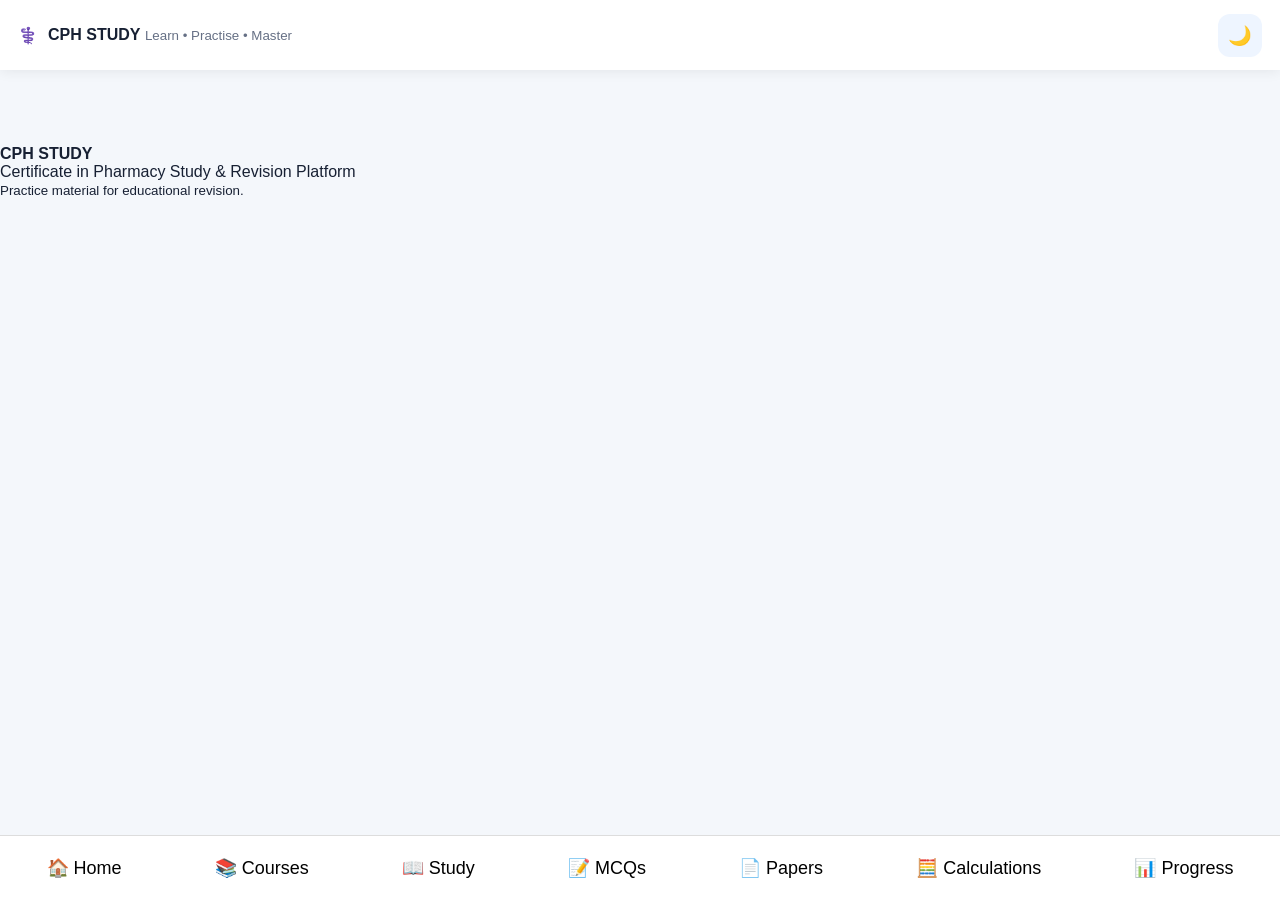
==== commit 41a848a7: "Update index.html" ====
--- a/index.html
+++ b/index.html
@@ -2,1128 +2,50 @@
 <html lang="en">
 <head>
 <meta charset="UTF-8">
-<meta name="viewport" content="width=device-width,initial-scale=1">
+<meta name="viewport" content="width=device-width,initial-scale=1.0">
 <meta name="theme-color" content="#0757a0">
-<meta name="description" content="CPH STUDY — Certificate in Pharmacy Study Platform">
+<meta name="description" content="CPH STUDY - Certificate in Pharmacy learning and revision platform">
 <title>CPH STUDY</title>
-
-<style>
-*{box-sizing:border-box}
-html{scroll-behavior:smooth}
-body{
- margin:0;
- font-family:Arial,Helvetica,sans-serif;
- background:#f4f7fb;
- color:#172033;
- line-height:1.6
-}
-header{
- position:sticky;
- top:0;
- z-index:100;
- background:#0757a0;
- color:white;
- box-shadow:0 3px 15px #0003
-}
-.header{
- max-width:1200px;
- margin:auto;
- padding:15px
-}
-.brand{
- font-size:27px;
- font-weight:800
-}
-.subtitle{font-size:13px;opacity:.9}
-nav{
- display:flex;
- flex-wrap:wrap;
- gap:7px;
- margin-top:12px
-}
-nav button{
- border:0;
- border-radius:8px;
- padding:9px 12px;
- background:white;
- color:#0757a0;
- font-weight:700;
- cursor:pointer
-}
-main{
- max-width:1200px;
- margin:auto;
- padding:18px 14px 60px
-}
-.hero{
- background:white;
- border-radius:18px;
- padding:25px;
- box-shadow:0 3px 15px #00000012;
- margin-bottom:20px
-}
-.hero h1{margin-top:0;color:#0757a0}
-.search{
- width:100%;
- padding:14px;
- border:1px solid #ccd5df;
- border-radius:10px;
- font-size:16px
-}
-.stats{
- display:grid;
- grid-template-columns:repeat(4,1fr);
- gap:12px;
- margin-top:15px
-}
-.stat{
- background:#f7fbff;
- border-radius:12px;
- padding:14px;
- text-align:center
-}
-.stat b{
- display:block;
- font-size:25px;
- color:#0757a0
-}
-.level{
- margin:22px 0;
- border-radius:18px;
- overflow:hidden;
- background:white;
- box-shadow:0 3px 15px #00000012
-}
-.level-title{
- padding:17px;
- color:white;
- font-size:21px;
- font-weight:800
-}
-.blue{background:#0757a0}
-.green{background:#168447}
-.yellow{background:#a27600}
-.red{background:#b52b32}
-.units{
- display:grid;
- grid-template-columns:repeat(auto-fit,minmax(260px,1fr));
- gap:14px;
- padding:16px
-}
-.unit{
- border:1px solid #dde5ed;
- border-radius:13px;
- padding:16px;
- background:#fff
-}
-.unit h3{
- margin-top:0;
- color:#0757a0
-}
-.btn{
- border:0;
- border-radius:9px;
- padding:10px 13px;
- margin:4px 2px;
- cursor:pointer;
- font-weight:700;
- background:#0757a0;
- color:white
-}
-.btn.secondary{
- background:#e8f1f8;
- color:#0757a0
-}
-.btn.success{
- background:#168447;
- color:white
-}
-.page{display:none}
-.page.active{display:block}
-.panel{
- background:white;
- border-radius:16px;
- padding:20px;
- margin-bottom:16px;
- box-shadow:0 3px 15px #00000010
-}
-.topic{
- border-left:4px solid #0757a0;
- padding:12px 15px;
- margin:10px 0;
- background:#f7fbff;
- border-radius:7px
-}
-.question{
- border:1px solid #dce4ec;
- padding:16px;
- border-radius:12px;
- margin:12px 0
-}
-.option{
- display:block;
- padding:10px;
- margin:7px 0;
- border:1px solid #ccd6e0;
- border-radius:8px;
- cursor:pointer
-}
-.option:hover{background:#f0f6fb}
-.correct{background:#dff4e7!important}
-.wrong{background:#fde2e2!important}
-.result{
- font-weight:800;
- padding:12px;
- border-radius:9px;
- margin-top:10px
-}
-textarea{
- width:100%;
- min-height:130px;
- border:1px solid #ccd5df;
- border-radius:10px;
- padding:12px;
- font:inherit
-}
-footer{
- text-align:center;
- padding:30px;
- color:#667085
-}
-.empty{
- padding:25px;
- text-align:center;
- color:#667085
-}
-@media(max-width:700px){
- .stats{grid-template-columns:repeat(2,1fr)}
- .brand{font-size:23px}
- nav button{font-size:12px;padding:8px}
- .units{grid-template-columns:1fr}
-}
-</style>
+<link rel="stylesheet" href="style.css">
 </head>
 
 <body>
 
-<header>
-<div class="header">
-<div class="brand">⚕️ CPH STUDY</div>
-<div class="subtitle">Certificate in Pharmacy • Learn • Practise • Master</div>
+<header class="topbar">
+  <div class="brand">
+    <span>⚕️</span>
+    <div>
+      <strong>CPH STUDY</strong>
+      <small>Learn • Practise • Master</small>
+    </div>
+  </div>
 
-<nav>
-<button onclick="showPage('home')">🏠 Home</button>
-<button onclick="showPage('courses')">📚 Courses</button>
-<button onclick="showPage('study')">📖 Study</button>
-<button onclick="showPage('quiz')">📝 MCQs</button>
-<button onclick="showPage('papers')">📄 Papers</button>
-<button onclick="showPage('calc')">🧮 Calculations</button>
-<button onclick="showPage('progress')">📊 Progress</button>
-</nav>
-</div>
+  <button id="themeBtn" class="iconBtn">🌙</button>
 </header>
 
+<nav class="nav">
+  <button data-page="home">🏠 Home</button>
+  <button data-page="courses">📚 Courses</button>
+  <button data-page="study">📖 Study</button>
+  <button data-page="mcqs">📝 MCQs</button>
+  <button data-page="papers">📄 Papers</button>
+  <button data-page="calculations">🧮 Calculations</button>
+  <button data-page="progress">📊 Progress</button>
+</nav>
 
-<main>
-
-<!-- HOME -->
-<section id="home" class="page active">
-
-<div class="hero">
-<h1>Welcome to CPH STUDY</h1>
-
-<p>
-A complete Certificate in Pharmacy revision platform covering
-CPH 1.1, CPH 1.2, CPH 2.1 and CPH 2.2.
-</p>
-
-<input id="searchBox"
-class="search"
-placeholder="🔎 Search any course..."
-oninput="searchCourses()">
-
-<div class="stats">
-<div class="stat"><b>25</b>Course Units</div>
-<div class="stat"><b>4</b>CPH Levels</div>
-<div class="stat"><b id="completedCount">0</b>Completed</div>
-<div class="stat"><b id="bookmarkCount">0</b>Bookmarks</div>
-</div>
-</div>
-
-<div class="panel">
-<h2>🎯 How to study</h2>
-<ol>
-<li>Select your CPH level.</li>
-<li>Choose a course unit.</li>
-<li>Study the topics and key concepts.</li>
-<li>Attempt MCQs.</li>
-<li>Practise structured questions.</li>
-<li>Attempt examination papers.</li>
-<li>Record your progress.</li>
-</ol>
-</div>
-
-</section>
-
-
-<!-- COURSES -->
-<section id="courses" class="page">
-
-<div class="hero">
-<h1>📚 Official CPH Curriculum</h1>
-<p>25 course units across four levels.</p>
-</div>
-
-<div id="courseContainer"></div>
-
-</section>
-
-
-<!-- STUDY -->
-<section id="study" class="page">
-
-<div class="hero">
-<h1>📖 Study Centre</h1>
-<p id="studyIntro">
-Choose a course from the Courses section to begin studying.
-</p>
-</div>
-
-<div id="studyContent"></div>
-
-</section>
-
-
-<!-- QUIZ -->
-<section id="quiz" class="page">
-
-<div class="hero">
-<h1>📝 MCQ Centre</h1>
-<p>Test your knowledge and receive instant feedback.</p>
-</div>
-
-<div id="quizContent"></div>
-
-</section>
-
-
-<!-- PAPERS -->
-<section id="papers" class="page">
-
-<div class="hero">
-<h1>📄 Practice Examination Papers</h1>
-<p>Use these papers for revision and examination preparation.</p>
-</div>
-
-<div id="paperContent"></div>
-
-</section>
-
-
-<!-- CALCULATIONS -->
-<section id="calc" class="page">
-
-<div class="hero">
-<h1>🧮 Pharmaceutical Calculations</h1>
-
-<div class="topic">
-<h3>Dilution</h3>
-<p><b>C₁V₁ = C₂V₂</b></p>
-<p>
-Where C₁ is the initial concentration,
-V₁ is the volume required from the stock,
-C₂ is the required concentration and
-V₂ is the final volume.
-</p>
-</div>
-
-<div class="topic">
-<h3>Percentage Strength</h3>
-<p>
-% w/v = grams of solute per 100 mL of solution.
-</p>
-<p>
-% w/w = grams of solute per 100 g of preparation.
-</p>
-</div>
-
-<div class="topic">
-<h3>Ratio Strength</h3>
-<p>
-A ratio such as 1:1000 means 1 part of active substance
-in 1000 parts of the preparation.
-</p>
-</div>
-
-<div class="topic">
-<h3>Alligation</h3>
-<p>
-Alligation is used to determine the proportions of two
-different strengths required to prepare an intermediate strength.
-</p>
-</div>
-
-<div class="topic">
-<h3>Example</h3>
-<p>
-Prepare 100 mL of a 10% solution from a 25% stock solution.
-</p>
-
-<p>
-C₁V₁=C₂V₂
-</p>
-
-<p>
-25 × V₁ = 10 × 100
-</p>
-
-<p>
-V₁ = 40 mL
-</p>
-
-<p>
-Therefore use <b>40 mL</b> of the 25% stock and add vehicle
-to make a final volume of <b>100 mL</b>.
-</p>
-</div>
-
-</div>
-
-</section>
-
-
-<!-- PROGRESS -->
-<section id="progress" class="page">
-
-<div class="hero">
-<h1>📊 My Progress</h1>
-
-<p>
-Completed units:
-<strong id="progressNumber">0</strong> / 25
-</p>
-
-<div id="progressList"></div>
-
-<button class="btn" onclick="resetProgress()">
-Reset Progress
-</button>
-
-</div>
-
-</section>
-
-</main>
-
+<main id="app"></main>
 
 <footer>
-CPH STUDY © 2026<br>
-Certificate in Pharmacy Study & Revision Platform
+  <strong>CPH STUDY</strong><br>
+  Certificate in Pharmacy Study & Revision Platform<br>
+  <small>Practice material for educational revision.</small>
 </footer>
 
+<script src="data/curriculum.js"></script>
+<script src="data/notes.js"></script>
+<script src="data/mcqs.js"></script>
+<script src="data/papers.js"></script>
+<script src="app.js"></script>
 
-<script>
-
-/* =========================================================
-   OFFICIAL CPH CURRICULUM
-   ========================================================= */
-
-const curriculum={
-
-"CPH 1.1":{
-color:"blue",
-units:[
-"Microbiology",
-"Anatomy & Physiology 1",
-"Pharmaceutical Chemistry 1",
-"First Aid",
-"Primary Health Care (PHC)",
-"Computer Applications"
-]},
-
-"CPH 1.2":{
-color:"green",
-units:[
-"Anatomy & Physiology 2",
-"Pharmaceutical Chemistry 2",
-"Pharmaceutical Calculations",
-"Pharmacognosy",
-"Pharmacology 1",
-"Medical Psychology",
-"Communication Skills",
-"Pharmaceutical Practicals"
-]},
-
-"CPH 2.1":{
-color:"yellow",
-units:[
-"Pharmaceutics 1",
-"Pharmacy Laws & Regulations",
-"Pharmacy Practice 1",
-"Therapeutics 1",
-"Pharmacology 2",
-"Stores & Inventory Management"
-]},
-
-"CPH 2.2":{
-color:"red",
-units:[
-"Pharmaceutics 2",
-"Quality Assurance of Pharmaceuticals",
-"Pharmacy Practice 2",
-"Therapeutics 2",
-"Entrepreneurship"
-]}
-
-};
-
-
-/* =========================================================
-   STUDY TOPIC FRAMEWORK
-   ========================================================= */
-
-const studyData={
-
-"Microbiology":[
-"Introduction to microbiology",
-"Classification of microorganisms",
-"Bacteria",
-"Viruses",
-"Fungi",
-"Protozoa",
-"Microbial growth",
-"Sterilisation and disinfection",
-"Antimicrobial agents",
-"Healthcare-associated infections"
-],
-
-"Anatomy & Physiology 1":[
-"Introduction to human anatomy",
-"Cells and tissues",
-"Skeletal system",
-"Muscular system",
-"Nervous system",
-"Cardiovascular system",
-"Respiratory system",
-"Digestive system"
-],
-
-"Pharmaceutical Chemistry 1":[
-"Atoms and molecules",
-"Chemical bonding",
-"Acids and bases",
-"pH and buffers",
-"Solutions",
-"Chemical reactions",
-"Pharmaceutical substances",
-"Chemical safety"
-],
-
-"First Aid":[
-"Principles of first aid",
-"Emergency assessment",
-"Wounds and bleeding",
-"Burns",
-"Fractures and sprains",
-"Shock",
-"Poisoning",
-"Emergency referral"
-],
-
-"Primary Health Care (PHC)":[
-"Concept of primary health care",
-"Health promotion",
-"Disease prevention",
-"Community participation",
-"Maternal and child health",
-"Immunisation",
-"Nutrition",
-"Community health education"
-],
-
-"Computer Applications":[
-"Computer fundamentals",
-"Operating systems",
-"Word processing",
-"Spreadsheets",
-"Presentations",
-"Internet use",
-"Data management",
-"Digital safety"
-],
-
-"Anatomy & Physiology 2":[
-"Endocrine system",
-"Urinary system",
-"Reproductive system",
-"Immune system",
-"Special senses",
-"Homeostasis",
-"Human reproduction"
-],
-
-"Pharmaceutical Chemistry 2":[
-"Organic chemistry",
-"Functional groups",
-"Hydrocarbons",
-"Alcohols and phenols",
-"Aldehydes and ketones",
-"Carboxylic acids",
-"Drug chemistry",
-"Stability"
-],
-
-"Pharmaceutical Calculations":[
-"Units and conversions",
-"Dosage calculations",
-"Percentage strength",
-"Ratio strength",
-"Dilution",
-"Concentration",
-"Alligation",
-"Infusion calculations"
-],
-
-"Pharmacognosy":[
-"Introduction to pharmacognosy",
-"Crude drugs",
-"Medicinal plants",
-"Plant constituents",
-"Alkaloids",
-"Glycosides",
-"Adulteration",
-"Quality control"
-],
-
-"Pharmacology 1":[
-"Introduction to pharmacology",
-"Pharmacokinetics",
-"Pharmacodynamics",
-"Drug receptors",
-"Adverse drug reactions",
-"Drug interactions",
-"Routes of administration",
-"Drug dosage forms"
-],
-
-"Medical Psychology":[
-"Introduction to psychology",
-"Human behaviour",
-"Learning",
-"Motivation",
-"Stress",
-"Communication and behaviour",
-"Patient behaviour"
-],
-
-"Communication Skills":[
-"Communication process",
-"Verbal communication",
-"Non-verbal communication",
-"Listening",
-"Counselling",
-"Communication barriers",
-"Professional communication",
-"Patient education"
-],
-
-"Pharmaceutical Practicals":[
-"Laboratory safety",
-"Measurement",
-"Weighing",
-"Preparation of solutions",
-"Pharmaceutical calculations",
-"Dispensing procedures",
-"Labelling",
-"Record keeping"
-],
-
-"Pharmaceutics 1":[
-"Introduction to pharmaceutics",
-"Dosage forms",
-"Solutions",
-"Suspensions",
-"Emulsions",
-"Powders",
-"Ointments",
-"Suppositories"
-],
-
-"Pharmacy Laws & Regulations":[
-"Pharmacy legislation",
-"Professional responsibilities",
-"Regulation of medicines",
-"Controlled medicines",
-"Prescription requirements",
-"Dispensing requirements",
-"Record keeping",
-"Professional ethics"
-],
-
-"Pharmacy Practice 1":[
-"Introduction to pharmacy practice",
-"Patient care",
-"Prescription interpretation",
-"Dispensing",
-"Labelling",
-"Patient counselling",
-"Medication safety",
-"Referral"
-],
-
-"Therapeutics 1":[
-"Principles of therapeutics",
-"Rational medicine use",
-"Common diseases",
-"Treatment principles",
-"Patient assessment",
-"Drug selection",
-"Monitoring",
-"Patient counselling"
-],
-
-"Pharmacology 2":[
-"Autonomic drugs",
-"Cardiovascular drugs",
-"Antimicrobial drugs",
-"Analgesics",
-"Anti-inflammatory drugs",
-"Respiratory drugs",
-"Gastrointestinal drugs",
-"Endocrine drugs"
-],
-
-"Stores & Inventory Management":[
-"Pharmaceutical stores",
-"Inventory systems",
-"Stock records",
-"Ordering",
-"Receiving medicines",
-"Storage conditions",
-"FEFO and FIFO",
-"Stock control"
-],
-
-"Pharmaceutics 2":[
-"Advanced dosage forms",
-"Tablets",
-"Capsules",
-"Sterile preparations",
-"Parenteral products",
-"Modified-release preparations",
-"Packaging",
-"Stability"
-],
-
-"Quality Assurance of Pharmaceuticals":[
-"Quality assurance principles",
-"Quality control",
-"Good Manufacturing Practice",
-"Good Storage Practice",
-"Good Distribution Practice",
-"Sampling",
-"Documentation",
-"Stability testing"
-],
-
-"Pharmacy Practice 2":[
-"Advanced pharmacy practice",
-"Medication review",
-"Patient counselling",
-"Adherence",
-"Drug-related problems",
-"Pharmacovigilance",
-"Public health pharmacy",
-"Professional practice"
-],
-
-"Therapeutics 2":[
-"Advanced therapeutics",
-"Chronic diseases",
-"Infectious diseases",
-"Cardiovascular therapeutics",
-"Respiratory therapeutics",
-"Endocrine therapeutics",
-"Gastrointestinal therapeutics",
-"Special populations"
-],
-
-"Entrepreneurship":[
-"Entrepreneurship concepts",
-"Business ideas",
-"Business planning",
-"Market research",
-"Financial management",
-"Marketing",
-"Customer service",
-"Small business management"
-]
-
-};
-
-
-/* =========================================================
-   SAMPLE QUESTION BANK
-   ========================================================= */
-
-const questions=[
-
-{
-subject:"Microbiology",
-q:"Which group contains bacteria?",
-options:["Prokaryotic microorganisms","Multicellular animals","Plants","Viruses only"],
-answer:0,
-explain:"Bacteria are prokaryotic microorganisms."
-},
-
-{
-subject:"Pharmaceutical Calculations",
-q:"Which equation is commonly used for dilution calculations?",
-options:["C₁V₁ = C₂V₂","E = mc²","PV = nRT","A = πr²"],
-answer:0,
-explain:"C₁V₁ = C₂V₂ relates concentration and volume before and after dilution."
-},
-
-{
-subject:"Pharmacology 1",
-q:"Pharmacokinetics describes:",
-options:[
-"What the drug does to the body",
-"What the body does to the drug",
-"Only adverse effects",
-"Only drug interactions"
-],
-answer:1,
-explain:"Pharmacokinetics covers absorption, distribution, metabolism and excretion."
-},
-
-{
-subject:"Pharmacy Practice 1",
-q:"Which activity is central to dispensing?",
-options:[
-"Preparing and supplying medicines appropriately",
-"Manufacturing computers",
-"Building hospitals",
-"Writing legislation"
-],
-answer:0,
-explain:"Dispensing involves appropriate preparation, labelling and supply of medicines."
-},
-
-{
-subject:"Quality Assurance of Pharmaceuticals",
-q:"GMP primarily aims to ensure:",
-options:[
-"Consistent production and quality of medicines",
-"Advertising only",
-"Hospital construction",
-"Patient diagnosis"
-],
-answer:0,
-explain:"Good Manufacturing Practice helps ensure medicines are consistently produced and controlled to appropriate quality standards."
-}
-
-];
-
-
-/* =========================================================
-   NAVIGATION
-   ========================================================= */
-
-function showPage(id){
-
-document.querySelectorAll(".page")
-.forEach(p=>p.classList.remove("active"));
-
-const page=document.getElementById(id);
-
-if(page)page.classList.add("active");
-
-window.scrollTo({top:0,behavior:"smooth"});
-
-if(id==="courses")renderCourses();
-if(id==="progress")renderProgress();
-if(id==="quiz")renderQuiz();
-if(id==="papers")renderPapers();
-
-}
-
-
-/* =========================================================
-   COURSES
-   ========================================================= */
-
-function renderCourses(){
-
-const box=document.getElementById("courseContainer");
-box.innerHTML="";
-
-Object.entries(curriculum).forEach(([level,data])=>{
-
-const section=document.createElement("div");
-section.className="level";
-
-section.innerHTML=`
-<div class="level-title ${data.color}">
-${level} — ${data.units.length} Units
-</div>
-<div class="units"></div>
-`;
-
-const units=section.querySelector(".units");
-
-data.units.forEach(subject=>{
-
-const div=document.createElement("div");
-div.className="unit";
-
-div.innerHTML=`
-<h3>${subject}</h3>
-<p>${studyData[subject]?
-studyData[subject].length+" study topics available."
-:"Study content available."}</p>
-
-<button class="btn"
-onclick='openStudy(${JSON.stringify(subject)})'>
-📖 Study
-</button>
-
-<button class="btn secondary"
-onclick='bookmark(${JSON.stringify(subject)})'>
-🔖 Bookmark
-</button>
-
-<button class="btn success"
-onclick='complete(${JSON.stringify(subject)})'>
-✓ Complete
-</button>
-`;
-
-units.appendChild(div);
-
-});
-
-box.appendChild(section);
-
-});
-
-updateStats();
-
-}
-
-
-/* =========================================================
-   STUDY
-   ========================================================= */
-
-function openStudy(subject){
-
-showPage("study");
-
-const topics=studyData[subject]||[];
-
-document.getElementById("studyIntro").innerHTML=
-"<strong>"+subject+"</strong>";
-
-const box=document.getElementById("studyContent");
-
-box.innerHTML=`
-<div class="panel">
-<h2>${subject}</h2>
-<p>
-Work through the topics below systematically. After studying,
-return to the quiz centre and test yourself.
-</p>
-</div>
-`;
-
-topics.forEach((topic,i)=>{
-
-const div=document.createElement("div");
-div.className="topic";
-
-div.innerHTML=`
-<h3>${i+1}. ${topic}</h3>
-<p>
-<strong>Study focus:</strong>
-Understand the definition, principles, applications,
-professional relevance, examples and key examination points
-associated with <b>${topic}</b>.
-</p>
-`;
-
-box.appendChild(div);
-
-});
-
-box.innerHTML+=`
-<div class="panel">
-<button class="btn success"
-onclick='complete(${JSON.stringify(subject)})'>
-✓ Mark ${subject} Complete
-</button>
-
-<button class="btn"
-onclick='startSubjectQuiz(${JSON.stringify(subject)})'>
-📝 Test Me
-</button>
-</div>
-`;
-
-}
-
-
-/* =========================================================
-   QUIZ
-   ========================================================= */
-
-function renderQuiz(){
-
-const box=document.getElementById("quizContent");
-
-box.innerHTML=`
-<div class="panel">
-<h2>Quick Assessment</h2>
-<p>
-Choose an answer for each question.
-</p>
-<div id="questions"></div>
-<button class="btn" onclick="markQuiz()">
-Submit Answers
-</button>
-<div id="quizResult"></div>
-</div>
-`;
-
-const qbox=document.getElementById("questions");
-
-questions.forEach((q,i)=>{
-
-let html=`
-<div class="question">
-<strong>${i+1}. ${q.q}</strong>
-`;
-
-q.options.forEach((o,j)=>{
-
-html+=`
-<label class="option">
-<input type="radio"
-name="q${i}"
-value="${j}">
-${o}
-</label>
-`;
-
-});
-
-html+=`</div>`;
-
-qbox.innerHTML+=html;
-
-});
-
-}
-
-
-function startSubjectQuiz(subject){
-
-showPage("quiz");
-
-const relevant=
-questions.filter(q=>q.subject===subject);
-
-const box=document.getElementById("quizContent");
-
-if(!relevant.length){
-
-box.innerHTML=`
-<div class="panel">
-<h2>${subject}</h2>
-<p>
-A full question bank for this unit can be added to the
-question database without changing the application engine.
-</p>
-</div>
-`;
-
-return;
-}
-
-box.innerHTML=`
-<div class="panel">
-<h2>${subject} Test</h2>
-<div id="subjectQuestions"></div>
-<button class="btn" onclick="markSubjectQuiz()">
-Submit
-</button>
-<div id="subjectResult"></div>
-</div>
-`;
-
-const qbox=document.getElementById("subjectQuestions");
-
-relevant.forEach((q,i)=>{
-
-let html=
-`<div class="question">
-<strong>${i+1}. ${q.q}</strong>`;
-
-q.options.forEach((o,j)=>{
-
-html+=`
-<label class="option">
-<input type="radio"
-name="sq${i}"
-value="${j}">
-${o}
-</label>
-`;
-
-});
-
-html+=`</div>`;
-
-qbox.innerHTML+=html;
-
-});
-
-window.currentSubjectQuestions=relevant;
-
-}
-
-
-function markQuiz(){
-
-let score=0;
-
-questions.forEach((q,i)=>{
-
-const selected=
-document.querySelector(
-`input[name="q${i}"]:checked`
-);
-
-if(selected && Number(selected.value)===q.answer)
-score++;
-
-});
-
-document.getElementById("quizResult").innerHTML=
-`<div class="result">
-Score: ${score}/${questions.length}
-</div>`;
-
-}
-
-
-function markSubjectQuiz(){
-
-const qs=window.currentSubjectQuestions||[];
-let score=0;
-
-qs.forEach((q,i)=>{
-
-const selected=
-document.querySelector(
-`input[name="sq${i}"]:
+</body>
+</html>
--- a/style.css
+++ b/style.css
@@ -0,0 +1,9 @@
+.quiz-link {
+  display: flex;
+  flex-direction: column;
+  align-items: center;
+  justify-content: center;
+  text-decoration: none;
+  color: inherit;
+  cursor: pointer;
+}*{box-sizing:border-box}body{margin:0;font-family:Arial,sans-serif;background:#f4f7fb;color:#172033}header{height:70px;background:#fff;display:flex;align-items:center;justify-content:space-between;padding:10px 18px;position:sticky;top:0;z-index:3;box-shadow:0 2px 12px #0001}.brand{display:flex;gap:10px;align-items:center}.icon{width:44px;height:44px;border-radius:12px;background:#0b5cab;color:#fff;display:grid;place-items:center;font-size:27px}.brand b{display:block;color:#0b5cab;font-size:19px}.brand small{color:#667085}header button{border:0;background:#eef5ff;border-radius:12px;padding:10px;font-size:19px}.hero{margin:18px;padding:22px;border-radius:20px;background:#0b5cab;color:#fff}.hero h1{margin:0 0 8px;font-size:25px}.hero p{margin:0 0 15px}.quote{background:#ffffff20;padding:12px;border-radius:12px;font-size:14px}.search{padding:0 18px}.search input{width:100%;padding:15px;border:1px solid #d8dee9;border-radius:14px;font-size:15px;background:#fff}section{padding:0 18px;margin:22px 0}h2{font-size:18px}.grid{display:grid;grid-template-columns:1fr 1fr;gap:12px}.card,.tools button{border:0;background:#fff;border-radius:16px;padding:16px;text-align:left;box-shadow:0 3px 12px #0000000d}.card b{display:block;color:#0b5cab;margin-bottom:7px}.card small{color:#667085}.tools{display:grid;grid-template-columns:1fr 1fr;gap:12px}.tools button{font-size:24px}.tools span{display:block;font-size:14px;font-weight:bold;margin-top:8px}#results .result{background:#fff;padding:14px;border-radius:14px;margin:8px 0}nav{position:fixed;bottom:0;left:0;right:0;height:65px;background:#fff;display:flex;justify-content:space-around;border-top:1px solid #ddd;z-index:4}nav button{border:0;background:none;font-size:18px}nav span{display:block;font-size:11px}main{padding-bottom:75px}@media(min-width:700px){main{max-width:850px;margin:auto}.grid{grid-template-columns:repeat(4,1fr)}}
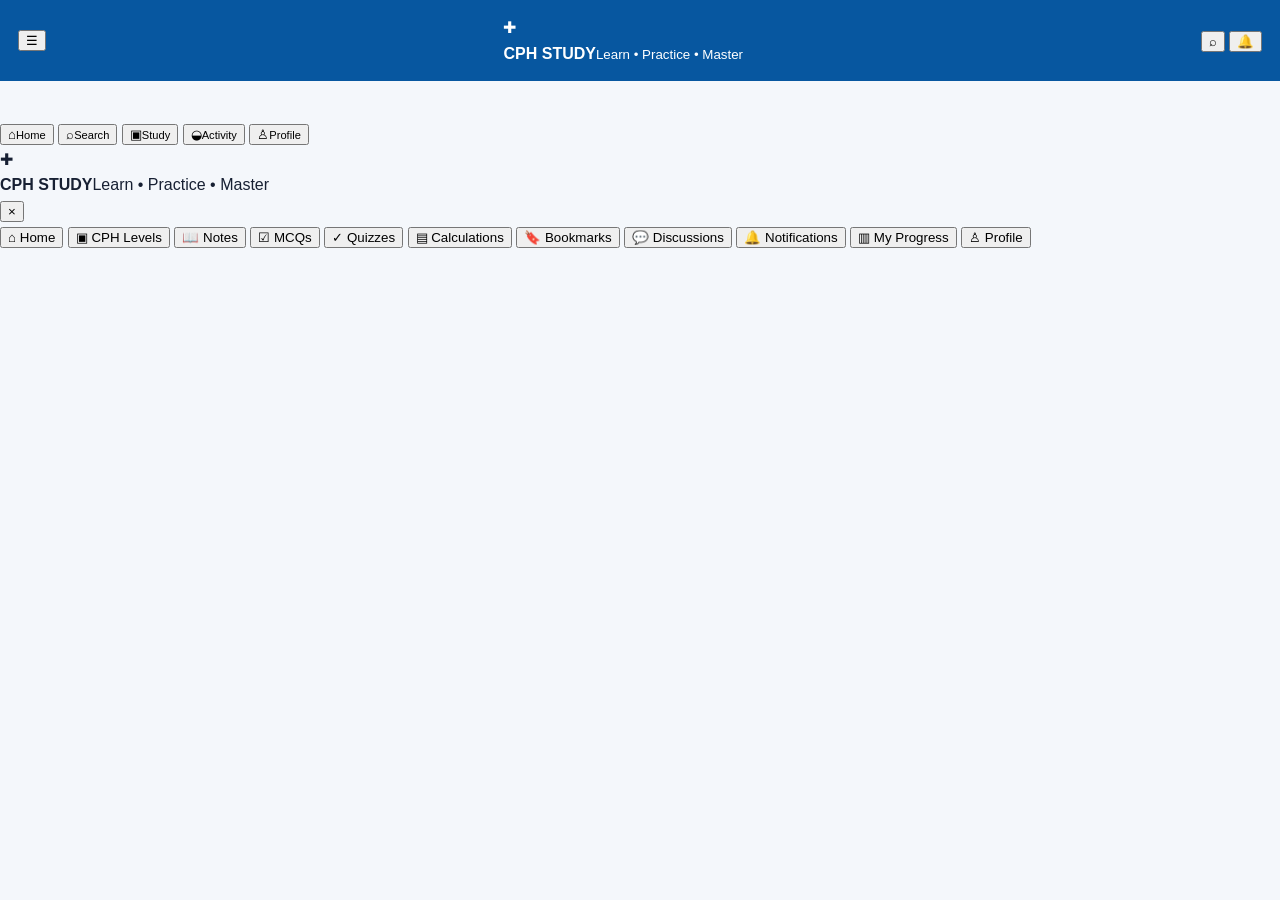
==== commit 184f9ea3: "Add files via upload" ====
--- a/index.html
+++ b/index.html
@@ -1,51 +1,56 @@
 <!DOCTYPE html>
 <html lang="en">
 <head>
-<meta charset="UTF-8">
-<meta name="viewport" content="width=device-width,initial-scale=1.0">
-<meta name="theme-color" content="#0757a0">
-<meta name="description" content="CPH STUDY - Certificate in Pharmacy learning and revision platform">
-<title>CPH STUDY</title>
-<link rel="stylesheet" href="style.css">
+  <meta charset="UTF-8">
+  <meta name="viewport" content="width=device-width,initial-scale=1,viewport-fit=cover">
+  <meta name="theme-color" content="#0757a0">
+  <meta name="description" content="CPH STUDY — Learn, Practice, Master">
+  <title>CPH STUDY</title>
+  <link rel="stylesheet" href="style.css">
 </head>
+<body>
+<div id="app">
+  <header class="topbar">
+    <button class="icon-btn" id="menuBtn" aria-label="Menu">☰</button>
+    <div class="brand-mini">
+      <div class="brand-mark">✚</div>
+      <div><strong>CPH STUDY</strong><small>Learn • Practice • Master</small></div>
+    </div>
+    <div class="top-actions">
+      <button class="icon-btn" data-route="search">⌕</button>
+      <button class="icon-btn" data-route="notifications">🔔</button>
+    </div>
+  </header>
 
-<body>
+  <main id="screen" class="screen"></main>
 
-<header class="topbar">
-  <div class="brand">
-    <span>⚕️</span>
-    <div>
-      <strong>CPH STUDY</strong>
-      <small>Learn • Practise • Master</small>
+  <nav class="bottom-nav">
+    <button data-route="home" class="nav-item active"><span>⌂</span><small>Home</small></button>
+    <button data-route="search" class="nav-item"><span>⌕</span><small>Search</small></button>
+    <button data-route="study" class="nav-item"><span>▣</span><small>Study</small></button>
+    <button data-route="activity" class="nav-item"><span>◒</span><small>Activity</small></button>
+    <button data-route="profile" class="nav-item"><span>♙</span><small>Profile</small></button>
+  </nav>
+
+  <aside id="drawer" class="drawer">
+    <div class="drawer-head">
+      <div class="brand-large"><div class="brand-logo">✚</div><div><b>CPH STUDY</b><span>Learn • Practice • Master</span></div></div>
+      <button class="icon-btn" id="closeDrawer">×</button>
     </div>
-  </div>
-
-  <button id="themeBtn" class="iconBtn">🌙</button>
-</header>
-
-<nav class="nav">
-  <button data-page="home">🏠 Home</button>
-  <button data-page="courses">📚 Courses</button>
-  <button data-page="study">📖 Study</button>
-  <button data-page="mcqs">📝 MCQs</button>
-  <button data-page="papers">📄 Papers</button>
-  <button data-page="calculations">🧮 Calculations</button>
-  <button data-page="progress">📊 Progress</button>
-</nav>
-
-<main id="app"></main>
-
-<footer>
-  <strong>CPH STUDY</strong><br>
-  Certificate in Pharmacy Study & Revision Platform<br>
-  <small>Practice material for educational revision.</small>
-</footer>
-
-<script src="data/curriculum.js"></script>
-<script src="data/notes.js"></script>
-<script src="data/mcqs.js"></script>
-<script src="data/papers.js"></script>
+    <button data-route="home">⌂ Home</button>
+    <button data-route="levels">▣ CPH Levels</button>
+    <button data-route="notes">📖 Notes</button>
+    <button data-route="mcqs">☑ MCQs</button>
+    <button data-route="quizzes">✓ Quizzes</button>
+    <button data-route="calculations">▤ Calculations</button>
+    <button data-route="bookmarks">🔖 Bookmarks</button>
+    <button data-route="discussions">💬 Discussions</button>
+    <button data-route="notifications">🔔 Notifications</button>
+    <button data-route="progress">▥ My Progress</button>
+    <button data-route="profile">♙ Profile</button>
+  </aside>
+  <div id="overlay" class="overlay"></div>
+</div>
 <script src="app.js"></script>
-
 </body>
-</html>
+</html>
--- a/style.css
+++ b/style.css
@@ -1,9 +1,241 @@
-.quiz-link {
-  display: flex;
-  flex-direction: column;
-  align-items: center;
-  justify-content: center;
-  text-decoration: none;
-  color: inherit;
-  cursor: pointer;
-}*{box-sizing:border-box}body{margin:0;font-family:Arial,sans-serif;background:#f4f7fb;color:#172033}header{height:70px;background:#fff;display:flex;align-items:center;justify-content:space-between;padding:10px 18px;position:sticky;top:0;z-index:3;box-shadow:0 2px 12px #0001}.brand{display:flex;gap:10px;align-items:center}.icon{width:44px;height:44px;border-radius:12px;background:#0b5cab;color:#fff;display:grid;place-items:center;font-size:27px}.brand b{display:block;color:#0b5cab;font-size:19px}.brand small{color:#667085}header button{border:0;background:#eef5ff;border-radius:12px;padding:10px;font-size:19px}.hero{margin:18px;padding:22px;border-radius:20px;background:#0b5cab;color:#fff}.hero h1{margin:0 0 8px;font-size:25px}.hero p{margin:0 0 15px}.quote{background:#ffffff20;padding:12px;border-radius:12px;font-size:14px}.search{padding:0 18px}.search input{width:100%;padding:15px;border:1px solid #d8dee9;border-radius:14px;font-size:15px;background:#fff}section{padding:0 18px;margin:22px 0}h2{font-size:18px}.grid{display:grid;grid-template-columns:1fr 1fr;gap:12px}.card,.tools button{border:0;background:#fff;border-radius:16px;padding:16px;text-align:left;box-shadow:0 3px 12px #0000000d}.card b{display:block;color:#0b5cab;margin-bottom:7px}.card small{color:#667085}.tools{display:grid;grid-template-columns:1fr 1fr;gap:12px}.tools button{font-size:24px}.tools span{display:block;font-size:14px;font-weight:bold;margin-top:8px}#results .result{background:#fff;padding:14px;border-radius:14px;margin:8px 0}nav{position:fixed;bottom:0;left:0;right:0;height:65px;background:#fff;display:flex;justify-content:space-around;border-top:1px solid #ddd;z-index:4}nav button{border:0;background:none;font-size:18px}nav span{display:block;font-size:11px}main{padding-bottom:75px}@media(min-width:700px){main{max-width:850px;margin:auto}.grid{grid-template-columns:repeat(4,1fr)}}
+*{
+  box-sizing:border-box;
+}
+
+body{
+  margin:0;
+  font-family:Arial,Helvetica,sans-serif;
+  background:#f4f7fb;
+  color:#172033;
+  line-height:1.6;
+}
+
+.topbar{
+  background:#0757a0;
+  color:white;
+  padding:15px 18px;
+  display:flex;
+  justify-content:space-between;
+  align-items:center;
+  position:sticky;
+  top:0;
+  z-index:20;
+}
+
+.brand{
+  display:flex;
+  align-items:center;
+  gap:10px;
+}
+
+.brand span{
+  font-size:30px;
+}
+
+.brand strong{
+  display:block;
+  font-size:20px;
+}
+
+.brand small{
+  opacity:.9;
+}
+
+.iconBtn{
+  border:0;
+  background:white;
+  border-radius:50%;
+  width:40px;
+  height:40px;
+  cursor:pointer;
+}
+
+.nav{
+  display:flex;
+  gap:6px;
+  overflow-x:auto;
+  padding:8px;
+  background:white;
+  border-bottom:1px solid #ddd;
+  position:sticky;
+  top:70px;
+  z-index:19;
+}
+
+.nav button{
+  border:0;
+  background:#eef4fa;
+  padding:9px 12px;
+  border-radius:8px;
+  white-space:nowrap;
+  cursor:pointer;
+}
+
+.nav button:hover{
+  background:#dcecff;
+}
+
+main{
+  max-width:1100px;
+  margin:auto;
+  padding:20px;
+}
+
+.hero{
+  background:linear-gradient(135deg,#0757a0,#0b75d1);
+  color:white;
+  padding:30px 22px;
+  border-radius:16px;
+  margin-bottom:20px;
+}
+
+.hero h1{
+  margin-top:0;
+}
+
+.search{
+  width:100%;
+  padding:14px;
+  border:1px solid #ccd6e2;
+  border-radius:10px;
+  font-size:16px;
+  margin:15px 0;
+}
+
+.grid{
+  display:grid;
+  grid-template-columns:repeat(auto-fit,minmax(220px,1fr));
+  gap:15px;
+}
+
+.card{
+  background:white;
+  padding:18px;
+  border-radius:14px;
+  box-shadow:0 2px 8px #00000012;
+  border:1px solid #e4e9ef;
+}
+
+.card h3{
+  margin-top:0;
+}
+
+.card button,
+.primary{
+  border:0;
+  background:#0757a0;
+  color:white;
+  padding:10px 14px;
+  border-radius:8px;
+  cursor:pointer;
+}
+
+.secondary{
+  background:#eef4fa;
+  color:#0757a0;
+  border:1px solid #ccdbea;
+  padding:9px 12px;
+  border-radius:8px;
+  cursor:pointer;
+}
+
+.section{
+  background:white;
+  padding:20px;
+  border-radius:14px;
+  margin-bottom:18px;
+  box-shadow:0 2px 8px #00000010;
+}
+
+.topic{
+  padding:12px;
+  margin:8px 0;
+  background:#f5f8fc;
+  border-left:4px solid #0757a0;
+  border-radius:6px;
+}
+
+.option{
+  display:block;
+  width:100%;
+  text-align:left;
+  margin:8px 0;
+  padding:12px;
+  border:1px solid #d5dce5;
+  border-radius:8px;
+  background:white;
+  cursor:pointer;
+}
+
+.option:hover{
+  background:#f0f6ff;
+}
+
+.correct{
+  border-color:#16803c;
+  background:#e9f8ef;
+}
+
+.wrong{
+  border-color:#b42318;
+  background:#fff0ee;
+}
+
+.badge{
+  display:inline-block;
+  padding:4px 9px;
+  border-radius:20px;
+  background:#e8f2ff;
+  color:#0757a0;
+  font-size:12px;
+  margin:3px;
+}
+
+.answer{
+  margin-top:10px;
+  padding:12px;
+  background:#f2f7fb;
+  border-radius:8px;
+}
+
+.dark{
+  background:#111827;
+  color:#e5e7eb;
+}
+
+.dark .card,
+.dark .section,
+.dark .nav{
+  background:#1f2937;
+  color:#e5e7eb;
+}
+
+.dark .nav button,
+.dark .option{
+  background:#273449;
+  color:#e5e7eb;
+}
+
+.dark .topic{
+  background:#273449;
+}
+
+footer{
+  text-align:center;
+  padding:30px;
+  color:#657083;
+}
+
+@media(max-width:600px){
+  main{
+    padding:12px;
+  }
+
+  .hero{
+    padding:22px 16px;
+  }
+
+  .nav{
+    top:70px;
+  }
+}
